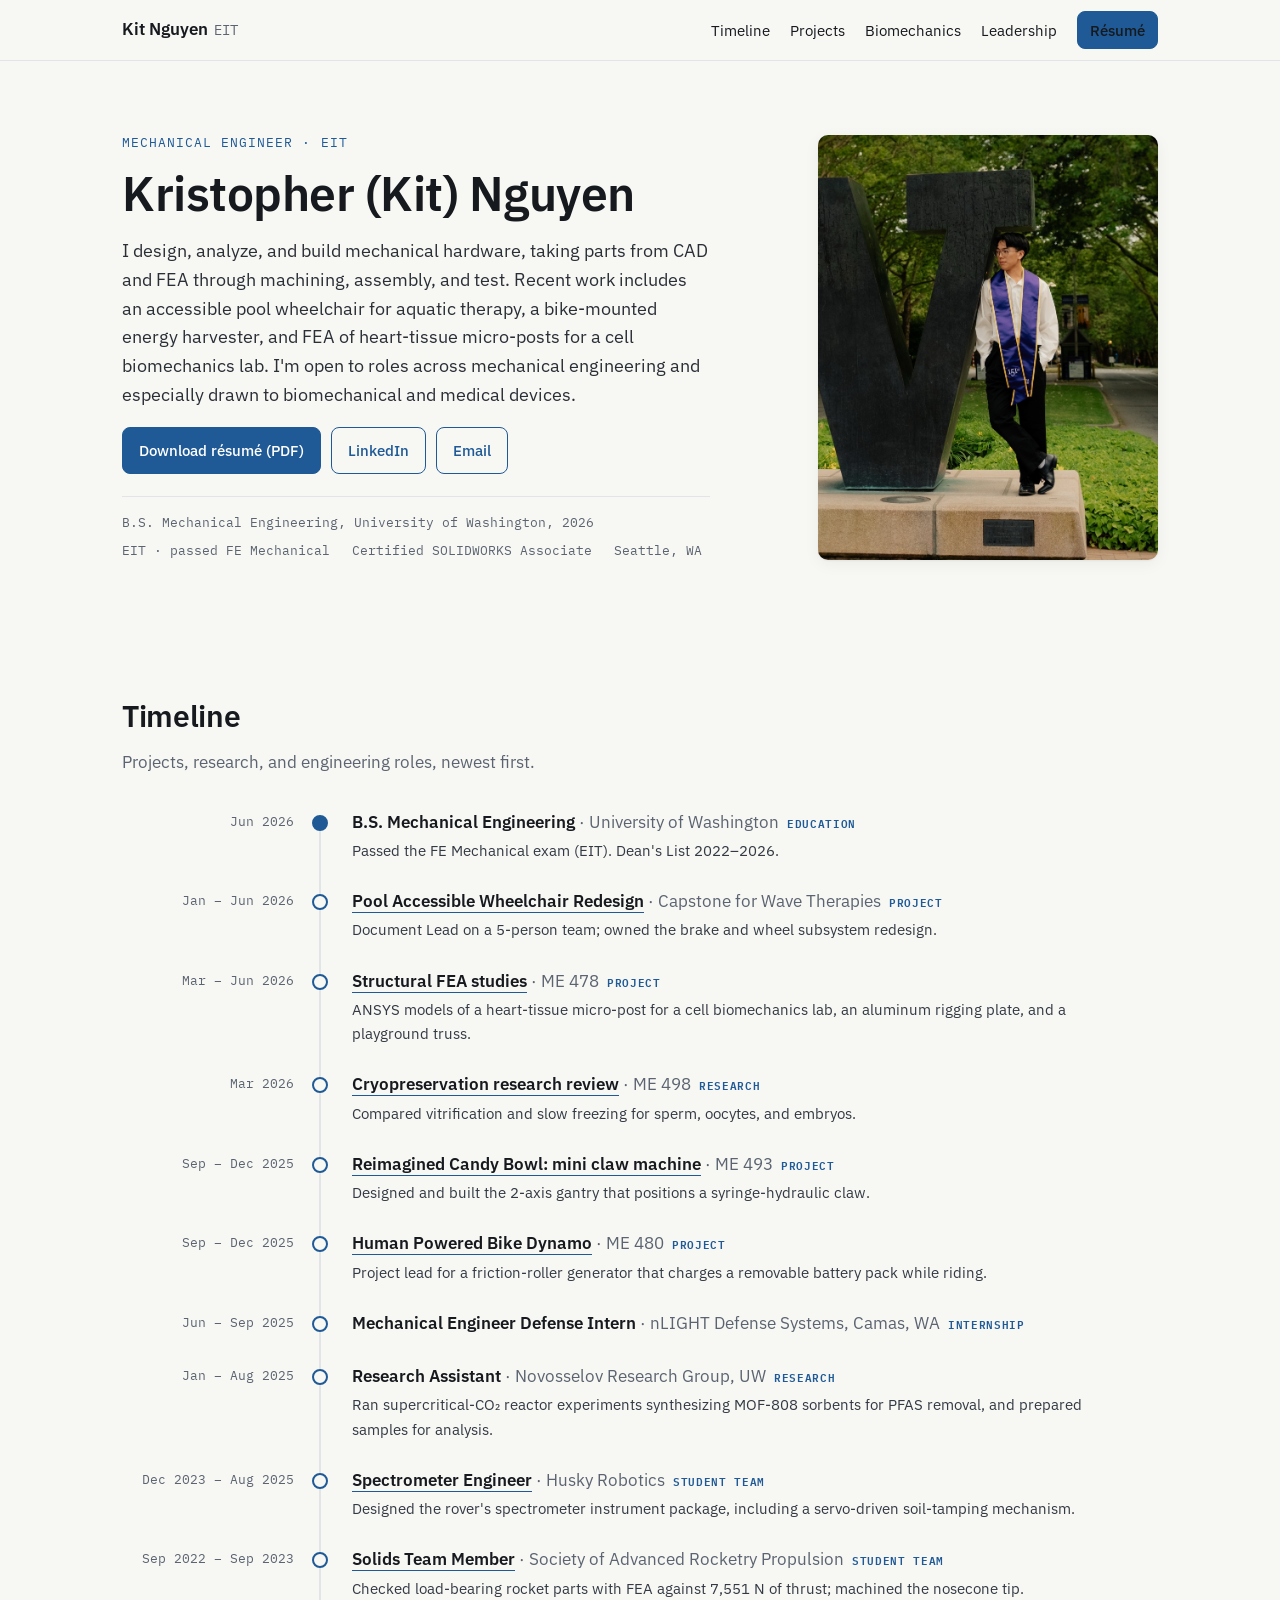
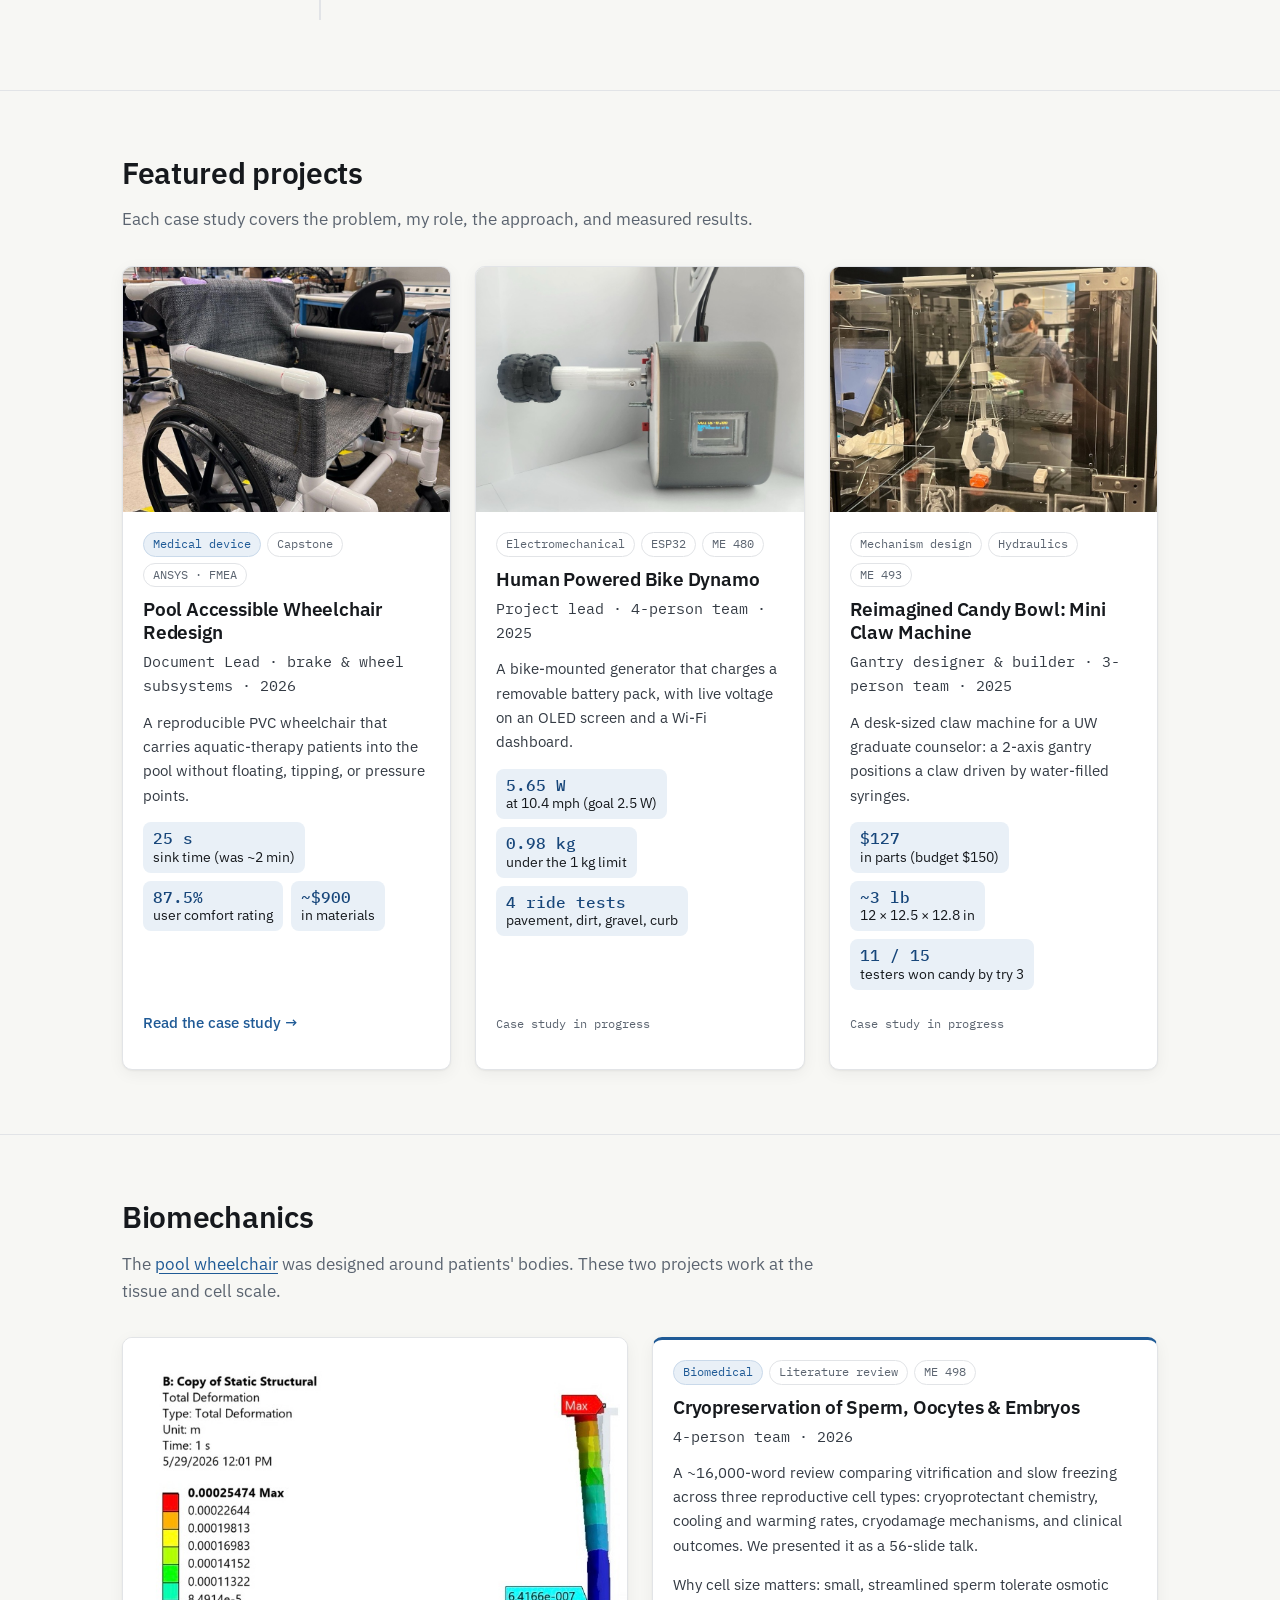
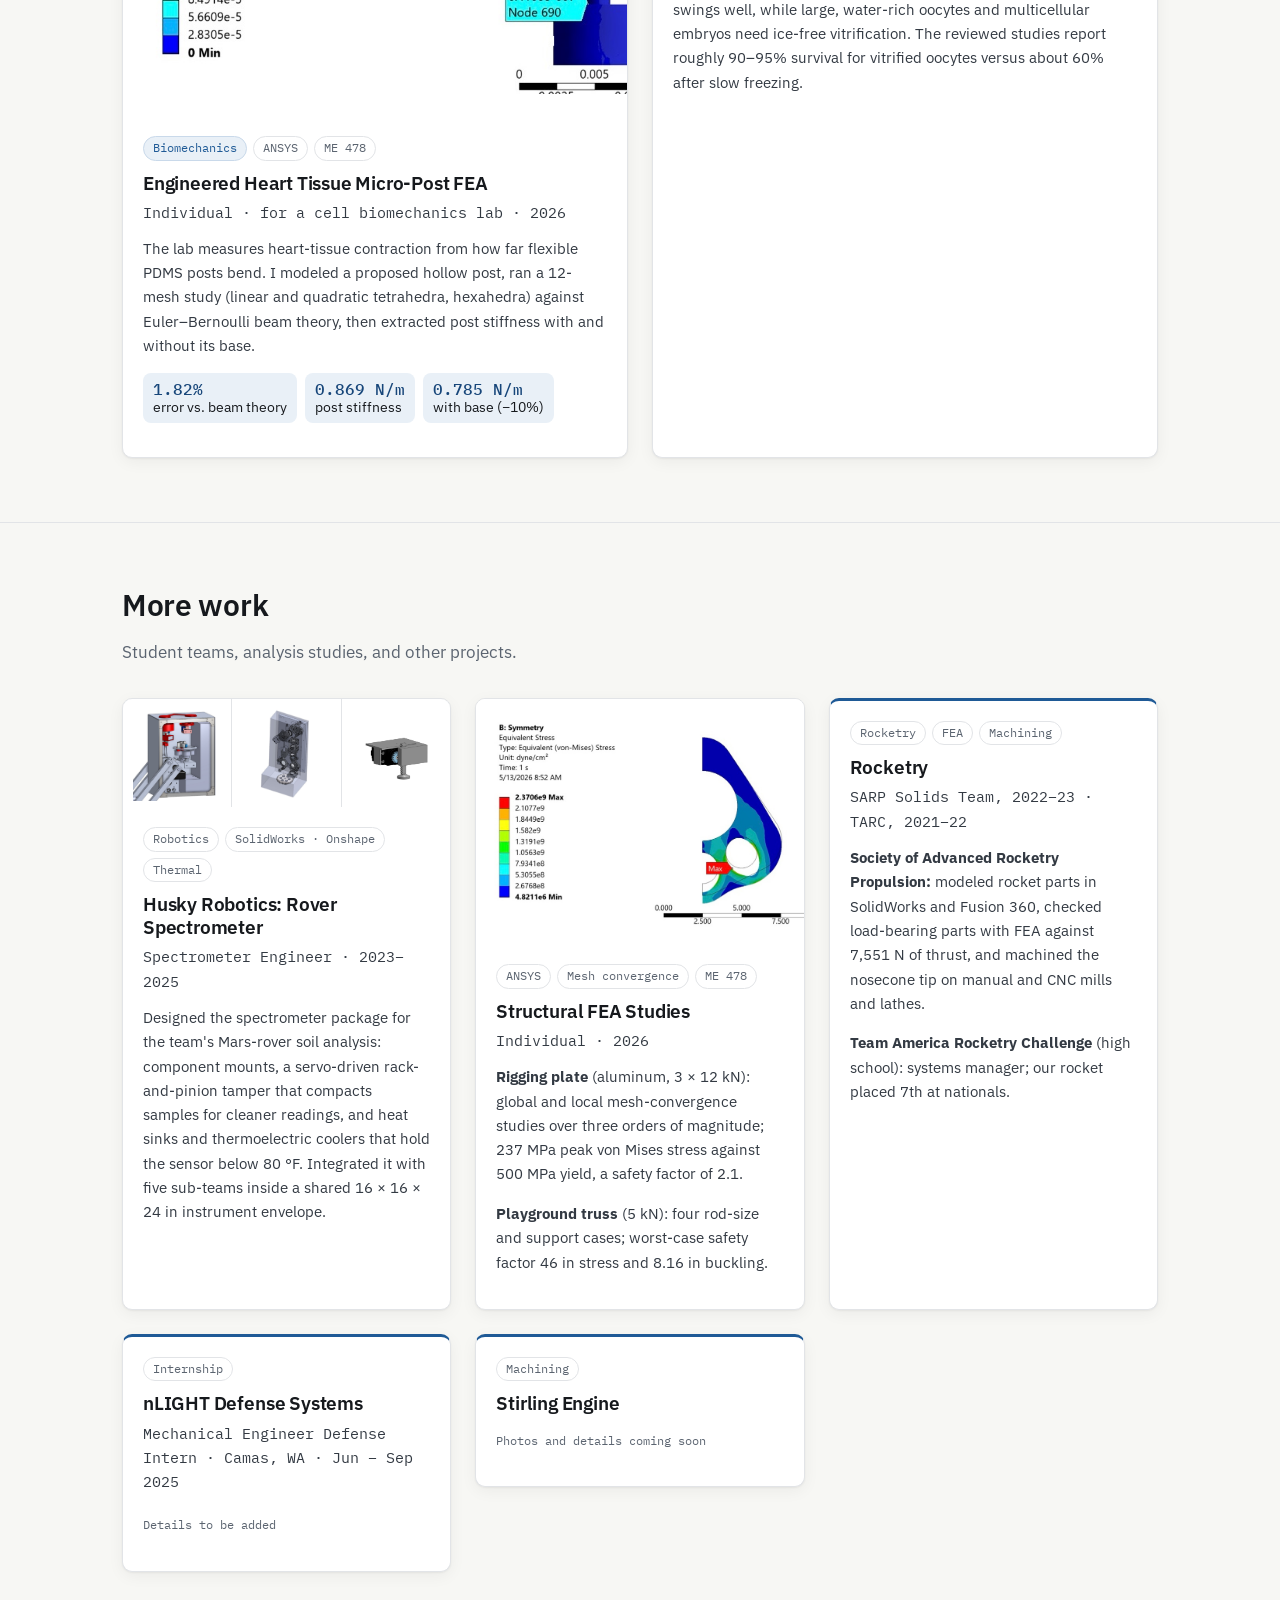
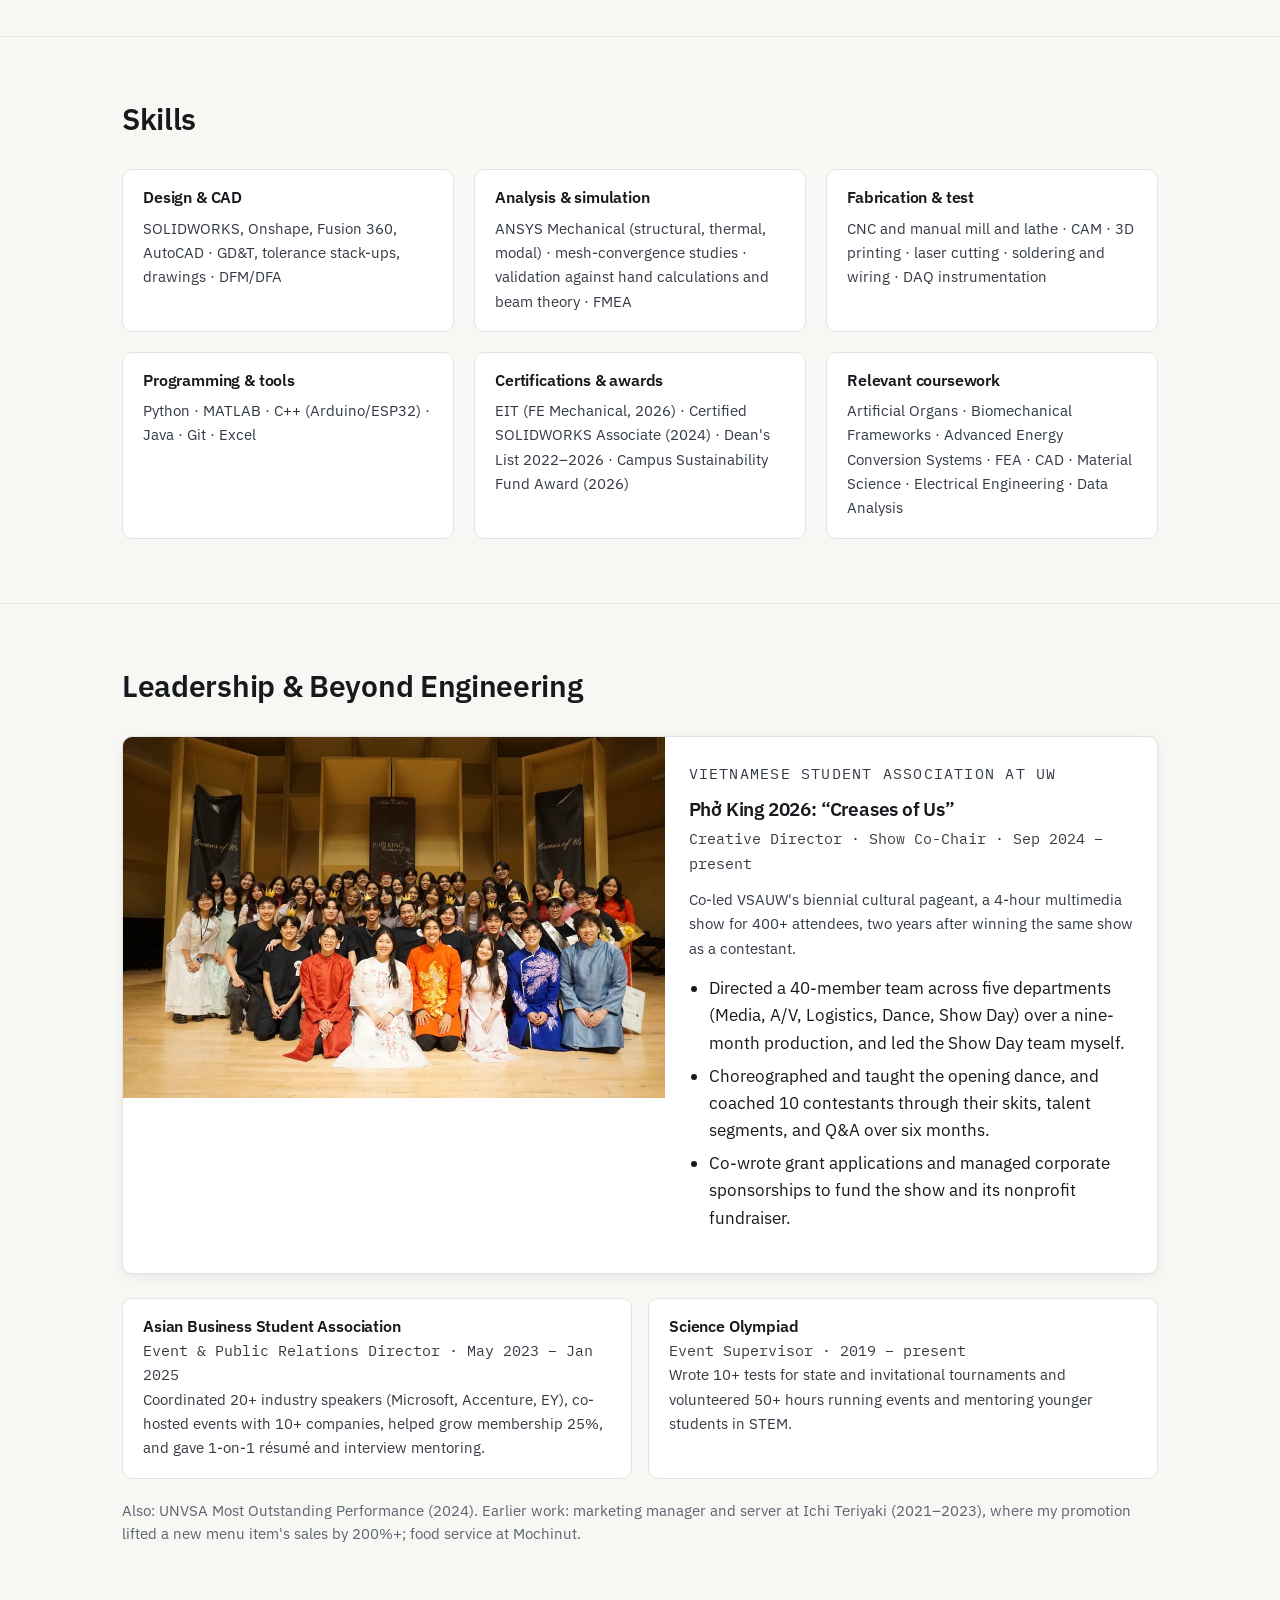
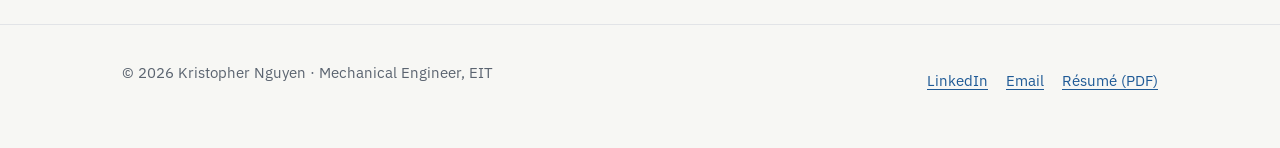
==== index.html @ 52626b18 "Add homepage and PAWR case study Homepage with intro, timeline, featured projects, biomechanics, mor" ====
<!doctype html>
<html lang="en">
<head>
  <meta charset="utf-8">
  <meta name="viewport" content="width=device-width, initial-scale=1">
  <title>Kristopher Nguyen | Mechanical Engineer, EIT</title>
  <meta name="description" content="Portfolio of Kristopher (Kit) Nguyen, EIT: mechanical engineer (University of Washington, 2026) working across design, FEA, and fabrication, with a particular interest in biomechanical and medical devices.">
  <link rel="icon" href="favicon.svg" type="image/svg+xml">
  <link rel="preconnect" href="https://fonts.googleapis.com">
  <link rel="preconnect" href="https://fonts.gstatic.com" crossorigin>
  <link rel="stylesheet" href="https://fonts.googleapis.com/css2?family=IBM+Plex+Mono:wght@400;500&family=IBM+Plex+Sans:ital,wght@0,400;0,500;0,600;1,400&display=swap">
  <link rel="stylesheet" href="css/style.css">
  <script src="js/main.js" defer></script>
</head>
<body>
  <a class="skip-link" href="#main">Skip to content</a>

  <header class="site-header">
    <div class="wrap">
      <a class="brand" href="index.html">Kit Nguyen<span>EIT</span></a>
      <nav class="site-nav" aria-label="Main">
        <a class="nav-link" href="#timeline">Timeline</a>
        <a class="nav-link" href="#projects">Projects</a>
        <a class="nav-link" href="#biomechanics">Biomechanics</a>
        <a class="nav-link" href="#leadership">Leadership</a>
        <a class="btn btn--small" href="files/Kristopher-Nguyen-Resume.pdf">Résumé</a>
      </nav>
    </div>
  </header>

  <main id="main">

    <!-- ============ Intro ============ -->
    <section class="intro" aria-labelledby="intro-title">
      <div class="wrap">
        <div>
          <p class="eyebrow">Mechanical Engineer · EIT</p>
          <h1 id="intro-title">Kristopher (Kit) Nguyen</h1>
          <p class="pitch">I design, analyze, and build mechanical hardware, taking parts from CAD and FEA through machining, assembly, and test. Recent work includes an accessible pool wheelchair for aquatic therapy, a bike-mounted energy harvester, and FEA of heart-tissue micro-posts for a cell biomechanics lab. I'm open to roles across mechanical engineering and especially drawn to biomechanical and medical devices.</p>
          <div class="btn-row">
            <a class="btn" href="files/Kristopher-Nguyen-Resume.pdf">Download résumé (PDF)</a>
            <a class="btn btn--ghost" href="https://www.linkedin.com/in/kit-nguyen/" rel="noopener">LinkedIn</a>
            <a class="btn btn--ghost" data-email-user="kit.n567" data-email-domain="gmail.com" hidden>Email</a>
          </div>
          <ul class="credentials">
            <li>B.S. Mechanical Engineering, University of Washington, 2026</li>
            <li>EIT · passed FE Mechanical</li>
            <li>Certified SOLIDWORKS Associate</li>
            <li>Seattle, WA</li>
          </ul>
        </div>
        <div class="intro-photo">
          <img src="images/profile/kit-nguyen.jpg" width="799" height="1000" alt="Kristopher Nguyen in a graduation stole beside the University of Washington “W” sculpture">
        </div>
      </div>
    </section>

    <!-- ============ Timeline ============ -->
    <section class="section" id="timeline" aria-labelledby="timeline-title">
      <div class="wrap">
        <div class="section-head">
          <h2 id="timeline-title">Timeline</h2>
          <p>Projects, research, and engineering roles, newest first.</p>
        </div>
        <ol class="timeline">
          <li class="is-milestone">
            <span class="tl-date">Jun 2026</span>
            <p class="tl-title">B.S. Mechanical Engineering <span class="tl-org">· University of Washington</span><span class="tl-kind">Education</span></p>
            <p class="tl-note">Passed the FE Mechanical exam (EIT). Dean's List 2022–2026.</p>
          </li>
          <li>
            <span class="tl-date">Jan – Jun 2026</span>
            <p class="tl-title"><a href="projects/pawr.html">Pool Accessible Wheelchair Redesign</a> <span class="tl-org">· Capstone for Wave Therapies</span><span class="tl-kind">Project</span></p>
            <p class="tl-note">Document Lead on a 5-person team; owned the brake and wheel subsystem redesign.</p>
          </li>
          <li>
            <span class="tl-date">Mar – Jun 2026</span>
            <p class="tl-title"><a href="#eht-post">Structural FEA studies</a> <span class="tl-org">· ME 478</span><span class="tl-kind">Project</span></p>
            <p class="tl-note">ANSYS models of a heart-tissue micro-post for a cell biomechanics lab, an aluminum rigging plate, and a playground truss.</p>
          </li>
          <li>
            <span class="tl-date">Mar 2026</span>
            <p class="tl-title"><a href="#cryo">Cryopreservation research review</a> <span class="tl-org">· ME 498</span><span class="tl-kind">Research</span></p>
            <p class="tl-note">Compared vitrification and slow freezing for sperm, oocytes, and embryos.</p>
          </li>
          <li>
            <span class="tl-date">Sep – Dec 2025</span>
            <p class="tl-title"><a href="#claw">Reimagined Candy Bowl: mini claw machine</a> <span class="tl-org">· ME 493</span><span class="tl-kind">Project</span></p>
            <p class="tl-note">Designed and built the 2-axis gantry that positions a syringe-hydraulic claw.</p>
          </li>
          <li>
            <span class="tl-date">Sep – Dec 2025</span>
            <p class="tl-title"><a href="#bike">Human Powered Bike Dynamo</a> <span class="tl-org">· ME 480</span><span class="tl-kind">Project</span></p>
            <p class="tl-note">Project lead for a friction-roller generator that charges a removable battery pack while riding.</p>
          </li>
          <li>
            <span class="tl-date">Jun – Sep 2025</span>
            <p class="tl-title">Mechanical Engineer Defense Intern <span class="tl-org">· nLIGHT Defense Systems, Camas, WA</span><span class="tl-kind">Internship</span></p>
          </li>
          <li>
            <span class="tl-date">Jan – Aug 2025</span>
            <p class="tl-title">Research Assistant <span class="tl-org">· Novosselov Research Group, UW</span><span class="tl-kind">Research</span></p>
            <p class="tl-note">Ran supercritical-CO₂ reactor experiments synthesizing MOF-808 sorbents for PFAS removal, and prepared samples for analysis.</p>
          </li>
          <li>
            <span class="tl-date">Dec 2023 – Aug 2025</span>
            <p class="tl-title"><a href="#husky">Spectrometer Engineer</a> <span class="tl-org">· Husky Robotics</span><span class="tl-kind">Student team</span></p>
            <p class="tl-note">Designed the rover's spectrometer instrument package, including a servo-driven soil-tamping mechanism.</p>
          </li>
          <li>
            <span class="tl-date">Sep 2022 – Sep 2023</span>
            <p class="tl-title"><a href="#rocketry">Solids Team Member</a> <span class="tl-org">· Society of Advanced Rocketry Propulsion</span><span class="tl-kind">Student team</span></p>
            <p class="tl-note">Checked load-bearing rocket parts with FEA against 7,551 N of thrust; machined the nosecone tip.</p>
          </li>
        </ol>
      </div>
    </section>

    <!-- ============ Featured projects ============ -->
    <section class="section" id="projects" aria-labelledby="projects-title">
      <div class="wrap">
        <div class="section-head">
          <h2 id="projects-title">Featured projects</h2>
          <p>Each case study covers the problem, my role, the approach, and measured results.</p>
        </div>
        <div class="card-grid card-grid--3">

          <article class="card card--link" id="pawr">
            <a class="card-media" href="projects/pawr.html" tabindex="-1" aria-hidden="true">
              <img src="images/thumbs/pawr.jpg" width="900" height="900" loading="lazy" alt="">
            </a>
            <div class="card-body">
              <ul class="tags"><li class="tag--bio">Medical device</li><li>Capstone</li><li>ANSYS · FMEA</li></ul>
              <h3><a href="projects/pawr.html">Pool Accessible Wheelchair Redesign</a></h3>
              <p class="card-role">Document Lead · brake &amp; wheel subsystems · 2026</p>
              <p>A reproducible PVC wheelchair that carries aquatic-therapy patients into the pool without floating, tipping, or pressure points.</p>
              <ul class="metrics">
                <li><strong>25 s</strong>sink time (was ~2 min)</li>
                <li><strong>87.5%</strong>user comfort rating</li>
                <li><strong>~$900</strong>in materials</li>
              </ul>
              <p class="card-foot"><a href="projects/pawr.html">Read the case study →</a></p>
            </div>
          </article>

          <article class="card" id="bike">
            <div class="card-media">
              <img src="images/thumbs/bike-dynamo.jpg" width="900" height="675" loading="lazy" alt="3D-printed bike dynamo housing with a rubber friction roller and a small OLED display showing voltage">
            </div>
            <div class="card-body">
              <ul class="tags"><li>Electromechanical</li><li>ESP32</li><li>ME 480</li></ul>
              <h3>Human Powered Bike Dynamo</h3>
              <p class="card-role">Project lead · 4-person team · 2025</p>
              <p>A bike-mounted generator that charges a removable battery pack, with live voltage on an OLED screen and a Wi-Fi dashboard.</p>
              <ul class="metrics">
                <li><strong>5.65 W</strong>at 10.4 mph (goal 2.5 W)</li>
                <li><strong>0.98 kg</strong>under the 1 kg limit</li>
                <li><strong>4 ride tests</strong>pavement, dirt, gravel, curb</li>
              </ul>
              <p class="card-foot"><span class="pending">Case study in progress</span></p>
            </div>
          </article>

          <article class="card" id="claw">
            <div class="card-media">
              <img src="images/thumbs/claw-machine.jpg" width="900" height="857" loading="lazy" alt="Desk-sized claw machine with acrylic walls, an aluminum gantry, and a white 3D-printed claw above wrapped candy">
            </div>
            <div class="card-body">
              <ul class="tags"><li>Mechanism design</li><li>Hydraulics</li><li>ME 493</li></ul>
              <h3>Reimagined Candy Bowl: Mini Claw Machine</h3>
              <p class="card-role">Gantry designer &amp; builder · 3-person team · 2025</p>
              <p>A desk-sized claw machine for a UW graduate counselor: a 2-axis gantry positions a claw driven by water-filled syringes.</p>
              <ul class="metrics">
                <li><strong>$127</strong>in parts (budget $150)</li>
                <li><strong>~3 lb</strong>12 × 12.5 × 12.8 in</li>
                <li><strong>11 / 15</strong>testers won candy by try 3</li>
              </ul>
              <p class="card-foot"><span class="pending">Case study in progress</span></p>
            </div>
          </article>

        </div>
      </div>
    </section>

    <!-- ============ Biomechanics ============ -->
    <section class="section" id="biomechanics" aria-labelledby="bio-title">
      <div class="wrap">
        <div class="section-head">
          <h2 id="bio-title">Biomechanics</h2>
          <p>The <a href="projects/pawr.html">pool wheelchair</a> was designed around patients' bodies. These two projects work at the tissue and cell scale.</p>
        </div>
        <div class="card-grid card-grid--2">

          <article class="card" id="eht-post">
            <div class="card-media card-media--contain">
              <img src="images/thumbs/eht-post.jpg" width="730" height="484" loading="lazy" alt="ANSYS total-deformation contour of a silicone micro-post on its base, with the color legend">
            </div>
            <div class="card-body">
              <ul class="tags"><li class="tag--bio">Biomechanics</li><li>ANSYS</li><li>ME 478</li></ul>
              <h3>Engineered Heart Tissue Micro-Post FEA</h3>
              <p class="card-role">Individual · for a cell biomechanics lab · 2026</p>
              <p>The lab measures heart-tissue contraction from how far flexible PDMS posts bend. I modeled a proposed hollow post, ran a 12-mesh study (linear and quadratic tetrahedra, hexahedra) against Euler–Bernoulli beam theory, then extracted post stiffness with and without its base.</p>
              <ul class="metrics">
                <li><strong>1.82%</strong>error vs. beam theory</li>
                <li><strong>0.869 N/m</strong>post stiffness</li>
                <li><strong>0.785 N/m</strong>with base (−10%)</li>
              </ul>
            </div>
          </article>

          <article class="card card--text" id="cryo">
            <div class="card-body">
              <ul class="tags"><li class="tag--bio">Biomedical</li><li>Literature review</li><li>ME 498</li></ul>
              <h3>Cryopreservation of Sperm, Oocytes &amp; Embryos</h3>
              <p class="card-role">4-person team · 2026</p>
              <p>A ~16,000-word review comparing vitrification and slow freezing across three reproductive cell types: cryoprotectant chemistry, cooling and warming rates, cryodamage mechanisms, and clinical outcomes. We presented it as a 56-slide talk.</p>
              <p>Why cell size matters: small, streamlined sperm tolerate osmotic swings well, while large, water-rich oocytes and multicellular embryos need ice-free vitrification. The reviewed studies report roughly 90–95% survival for vitrified oocytes versus about 60% after slow freezing.</p>
            </div>
          </article>

        </div>
      </div>
    </section>

    <!-- ============ More work ============ -->
    <section class="section" id="more-work" aria-labelledby="more-title">
      <div class="wrap">
        <div class="section-head">
          <h2 id="more-title">More work</h2>
          <p>Student teams, analysis studies, and other projects.</p>
        </div>
        <div class="card-grid card-grid--3">

          <article class="card" id="husky">
            <div class="card-strip">
              <a class="zoom" href="images/husky-robotics/instrument-box.jpg"><img src="images/husky-robotics/instrument-box.jpg" width="812" height="890" loading="lazy" alt="CAD render of the rover instrument box with sample carousel and actuators"></a>
              <a class="zoom" href="images/husky-robotics/spectrometer-optics.jpg"><img src="images/husky-robotics/spectrometer-optics.jpg" width="795" height="1047" loading="lazy" alt="CAD render of the spectrometer optics assembly inside its enclosure"></a>
              <a class="zoom" href="images/husky-robotics/tamping-mechanism.jpg"><img src="images/husky-robotics/tamping-mechanism.jpg" width="1200" height="874" loading="lazy" alt="CAD render of the servo-driven rack-and-pinion soil-tamping mechanism"></a>
            </div>
            <div class="card-body">
              <ul class="tags"><li>Robotics</li><li>SolidWorks · Onshape</li><li>Thermal</li></ul>
              <h3>Husky Robotics: Rover Spectrometer</h3>
              <p class="card-role">Spectrometer Engineer · 2023–2025</p>
              <p>Designed the spectrometer package for the team's Mars-rover soil analysis: component mounts, a servo-driven rack-and-pinion tamper that compacts samples for cleaner readings, and heat sinks and thermoelectric coolers that hold the sensor below 80 °F. Integrated it with five sub-teams inside a shared 16 × 16 × 24 in instrument envelope.</p>
            </div>
          </article>

          <article class="card" id="fea-studies">
            <div class="card-media card-media--contain">
              <img src="images/thumbs/fea-studies.jpg" width="844" height="561" loading="lazy" alt="ANSYS von Mises stress contour on half of an aluminum rigging plate, peak at the edge of a load hole">
            </div>
            <div class="card-body">
              <ul class="tags"><li>ANSYS</li><li>Mesh convergence</li><li>ME 478</li></ul>
              <h3>Structural FEA Studies</h3>
              <p class="card-role">Individual · 2026</p>
              <p><strong>Rigging plate</strong> (aluminum, 3 × 12 kN): global and local mesh-convergence studies over three orders of magnitude; 237 MPa peak von Mises stress against 500 MPa yield, a safety factor of 2.1.</p>
              <p><strong>Playground truss</strong> (5 kN): four rod-size and support cases; worst-case safety factor 46 in stress and 8.16 in buckling.</p>
            </div>
          </article>


          <article class="card card--text" id="rocketry">
            <div class="card-body">
              <ul class="tags"><li>Rocketry</li><li>FEA</li><li>Machining</li></ul>
              <h3>Rocketry</h3>
              <p class="card-role">SARP Solids Team, 2022–23 · TARC, 2021–22</p>
              <p><strong>Society of Advanced Rocketry Propulsion:</strong> modeled rocket parts in SolidWorks and Fusion 360, checked load-bearing parts with FEA against 7,551 N of thrust, and machined the nosecone tip on manual and CNC mills and lathes.</p>
              <p><strong>Team America Rocketry Challenge</strong> (high school): systems manager; our rocket placed 7th at nationals.</p>
            </div>
          </article>
          <article class="card card--text card--placeholder" id="nlight">
            <div class="card-body">
              <ul class="tags"><li>Internship</li></ul>
              <h3>nLIGHT Defense Systems</h3>
              <p class="card-role">Mechanical Engineer Defense Intern · Camas, WA · Jun – Sep 2025</p>
              <p class="card-foot"><span class="pending">Details to be added</span></p>
            </div>
          </article>

          <article class="card card--text card--placeholder" id="stirling">
            <div class="card-body">
              <ul class="tags"><li>Machining</li></ul>
              <h3>Stirling Engine</h3>
              <p class="card-foot"><span class="pending">Photos and details coming soon</span></p>
            </div>
          </article>

        </div>
      </div>
    </section>

    <!-- ============ Skills ============ -->
    <section class="section" id="skills" aria-labelledby="skills-title">
      <div class="wrap">
        <div class="section-head">
          <h2 id="skills-title">Skills</h2>
        </div>
        <div class="skills">
          <div class="skill-group">
            <h3>Design &amp; CAD</h3>
            <p>SOLIDWORKS, Onshape, Fusion 360, AutoCAD · GD&amp;T, tolerance stack-ups, drawings · DFM/DFA</p>
          </div>
          <div class="skill-group">
            <h3>Analysis &amp; simulation</h3>
            <p>ANSYS Mechanical (structural, thermal, modal) · mesh-convergence studies · validation against hand calculations and beam theory · FMEA</p>
          </div>
          <div class="skill-group">
            <h3>Fabrication &amp; test</h3>
            <p>CNC and manual mill and lathe · CAM · 3D printing · laser cutting · soldering and wiring · DAQ instrumentation</p>
          </div>
          <div class="skill-group">
            <h3>Programming &amp; tools</h3>
            <p>Python · MATLAB · C++ (Arduino/ESP32) · Java · Git · Excel</p>
          </div>
          <div class="skill-group">
            <h3>Certifications &amp; awards</h3>
            <p>EIT (FE Mechanical, 2026) · Certified SOLIDWORKS Associate (2024) · Dean's List 2022–2026 · Campus Sustainability Fund Award (2026)</p>
          </div>
          <div class="skill-group">
            <h3>Relevant coursework</h3>
            <p>Artificial Organs · Biomechanical Frameworks · Advanced Energy Conversion Systems · FEA · CAD · Material Science · Electrical Engineering · Data Analysis</p>
          </div>
        </div>
      </div>
    </section>

    <!-- ============ Leadership & Beyond Engineering ============ -->
    <section class="section" id="leadership" aria-labelledby="lead-title">
      <div class="wrap">
        <div class="section-head">
          <h2 id="lead-title">Leadership &amp; Beyond Engineering</h2>
        </div>

        <article class="card lead-feature">
          <a class="card-media zoom" href="images/vsa/cast-and-officers.jpg">
            <img src="images/thumbs/vsa.jpg" width="1000" height="667" loading="lazy" alt="Phở King 2026 contestants, co-chairs, and officers on stage after the show">
          </a>
          <div class="card-body">
            <p class="eyebrow">Vietnamese Student Association at UW</p>
            <h3>Phở King 2026: “Creases of Us”</h3>
            <p class="card-role">Creative Director · Show Co-Chair · Sep 2024 – present</p>
            <p>Co-led VSAUW's biennial cultural pageant, a 4-hour multimedia show for 400+ attendees, two years after winning the same show as a contestant.</p>
            <ul>
              <li>Directed a 40-member team across five departments (Media, A/V, Logistics, Dance, Show Day) over a nine-month production, and led the Show Day team myself.</li>
              <li>Choreographed and taught the opening dance, and coached 10 contestants through their skits, talent segments, and Q&amp;A over six months.</li>
              <li>Co-wrote grant applications and managed corporate sponsorships to fund the show and its nonprofit fundraiser.</li>
            </ul>

            <!-- DANCE VIDEO: paste the YouTube link (unlisted is fine) between the quotes of
                 data-youtube below, e.g. data-youtube="https://youtu.be/XXXXXXXXXXX".
                 While it's empty, this block stays hidden on the live site. -->
            <div class="video-slot" data-youtube="" data-title="Phở King 2026 opening dance, choreographed by Kit Nguyen" hidden>
              <p class="video-caption">Opening dance I choreographed for Phở King 2026.</p>
            </div>
          </div>
        </article>

        <ul class="lead-list">
          <li>
            <h3>Asian Business Student Association</h3>
            <p class="card-role">Event &amp; Public Relations Director · May 2023 – Jan 2025</p>
            <p>Coordinated 20+ industry speakers (Microsoft, Accenture, EY), co-hosted events with 10+ companies, helped grow membership 25%, and gave 1-on-1 résumé and interview mentoring.</p>
          </li>
          <li>
            <h3>Science Olympiad</h3>
            <p class="card-role">Event Supervisor · 2019 – present</p>
            <p>Wrote 10+ tests for state and invitational tournaments and volunteered 50+ hours running events and mentoring younger students in STEM.</p>
          </li>
        </ul>
        <p class="also">Also: UNVSA Most Outstanding Performance (2024). Earlier work: marketing manager and server at Ichi Teriyaki (2021–2023), where my promotion lifted a new menu item's sales by 200%+; food service at Mochinut.</p>
      </div>
    </section>

  </main>

  <footer class="site-footer">
    <div class="wrap">
      <p>© 2026 Kristopher Nguyen · Mechanical Engineer, EIT</p>
      <nav aria-label="Contact">
        <a href="https://www.linkedin.com/in/kit-nguyen/" rel="noopener">LinkedIn</a>
        <a data-email-user="kit.n567" data-email-domain="gmail.com" hidden>Email</a>
        <a href="files/Kristopher-Nguyen-Resume.pdf">Résumé (PDF)</a>
      </nav>
    </div>
  </footer>
</body>
</html>
---- css/style.css ----
/* ==========================================================================
   Kristopher Nguyen — portfolio styles
   Plain CSS, mobile-first. Design tokens live in :root; change them here.
   ========================================================================== */

:root {
  --bg: #f7f7f4;
  --surface: #ffffff;
  --ink: #16191d;
  --muted: #5b6470;
  --line: #e2e4e7;
  --accent: #1f5a96;        /* steel blue: links, markers, highlights */
  --accent-ink: #17467a;    /* accent on hover */
  --accent-soft: #e9f0f7;   /* tinted backgrounds for chips and callouts */
  --ok: #2f6b3a;

  --font-sans: "IBM Plex Sans", system-ui, -apple-system, "Segoe UI", Roboto, sans-serif;
  --font-mono: "IBM Plex Mono", ui-monospace, "SF Mono", Menlo, Consolas, monospace;

  --maxw: 1100px;
  --gutter: 16px;
  --radius: 10px;
  --shadow: 0 1px 2px rgba(22, 25, 29, 0.05), 0 4px 16px rgba(22, 25, 29, 0.05);
}

@media (min-width: 720px) {
  :root { --gutter: 32px; }
}

/* ---------- Base ---------- */

*, *::before, *::after { box-sizing: border-box; }

html { scroll-behavior: smooth; scroll-padding-top: 72px; -webkit-text-size-adjust: 100%; }

body {
  margin: 0;
  background: var(--bg);
  color: var(--ink);
  font-family: var(--font-sans);
  font-size: 17px;
  line-height: 1.6;
}

img { max-width: 100%; height: auto; display: block; }

a { color: var(--accent); text-decoration-thickness: 1px; text-underline-offset: 3px; }
a:hover { color: var(--accent-ink); }

:focus-visible { outline: 2px solid var(--accent); outline-offset: 3px; border-radius: 4px; }

h1, h2, h3, h4 { line-height: 1.2; margin: 0 0 0.5em; letter-spacing: -0.01em; }
h1 { font-size: clamp(2rem, 5vw, 3rem); font-weight: 600; }
h2 { font-size: clamp(1.5rem, 3vw, 1.9rem); font-weight: 600; }
h3 { font-size: 1.2rem; font-weight: 600; }
h4 { font-size: 1rem; font-weight: 600; }
p { margin: 0 0 1em; }
ul { margin: 0 0 1em; padding-left: 1.2em; }
li + li { margin-top: 0.35em; }

.mono { font-family: var(--font-mono); }

.skip-link {
  position: absolute; left: -9999px; top: 8px;
  background: var(--ink); color: #fff; padding: 8px 12px; border-radius: 6px; z-index: 100;
}
.skip-link:focus { left: 8px; }

.wrap { max-width: var(--maxw); margin: 0 auto; padding: 0 var(--gutter); }

@media (prefers-reduced-motion: reduce) {
  html { scroll-behavior: auto; }
  * { transition: none !important; }
}

/* ---------- Header ---------- */

.site-header {
  position: sticky; top: 0; z-index: 50;
  background: rgba(247, 247, 244, 0.92);
  backdrop-filter: saturate(1.4) blur(8px);
  -webkit-backdrop-filter: saturate(1.4) blur(8px);
  border-bottom: 1px solid var(--line);
}
.site-header .wrap { display: flex; align-items: center; justify-content: space-between; gap: 16px; height: 60px; }
.brand { font-weight: 600; color: var(--ink); text-decoration: none; white-space: nowrap; }
.brand span { font-family: var(--font-mono); font-weight: 400; color: var(--muted); font-size: 0.85em; margin-left: 6px; }
.site-nav { display: flex; align-items: center; gap: 20px; }
.site-nav a { color: var(--ink); text-decoration: none; font-size: 0.95rem; }
.site-nav a:hover { color: var(--accent); }
.site-nav .nav-link { display: none; }
@media (min-width: 820px) { .site-nav .nav-link { display: inline; } }

/* ---------- Buttons and chips ---------- */

.btn {
  display: inline-flex; align-items: center; gap: 8px;
  padding: 10px 16px; border-radius: 8px;
  font-size: 0.95rem; font-weight: 500; text-decoration: none;
  border: 1px solid var(--accent); background: var(--accent); color: #fff;
}
.btn:hover { background: var(--accent-ink); border-color: var(--accent-ink); color: #fff; }
.btn--ghost { background: transparent; color: var(--accent); }
.btn--ghost:hover { background: var(--accent-soft); color: var(--accent-ink); }
.btn--small { padding: 6px 12px; font-size: 0.875rem; }
.btn-row { display: flex; flex-wrap: wrap; gap: 10px; }

.eyebrow {
  font-family: var(--font-mono); font-size: 0.8rem; letter-spacing: 0.08em; text-transform: uppercase;
  color: var(--accent); margin: 0 0 12px;
}

.tags { display: flex; flex-wrap: wrap; gap: 6px; margin: 0 0 10px; padding: 0; list-style: none; }
.tags li { margin: 0; font-family: var(--font-mono); font-size: 0.72rem; color: var(--muted);
  border: 1px solid var(--line); border-radius: 999px; padding: 2px 9px; background: var(--surface); }
.tags li.tag--bio { color: var(--accent); border-color: #c9d9ea; background: var(--accent-soft); }

.metrics { display: flex; flex-wrap: wrap; gap: 8px; margin: 0 0 14px; padding: 0; list-style: none; }
.metrics li { margin: 0; background: var(--accent-soft); border-radius: 8px; padding: 6px 10px; font-size: 0.85rem; line-height: 1.3; }
.metrics strong { font-family: var(--font-mono); font-weight: 500; color: var(--accent-ink); display: block; font-size: 1rem; }

/* ---------- Sections ---------- */

.section { padding: 64px 0; }
.section + .section { border-top: 1px solid var(--line); }
.section-head { max-width: 720px; margin-bottom: 32px; }
.section-head p { color: var(--muted); margin: 0; }

/* ---------- Intro ---------- */

.intro { padding: 48px 0 56px; }
.intro .wrap { display: grid; gap: 32px; align-items: center; }
.intro-photo { max-width: 340px; }
.intro-photo img { border-radius: var(--radius); box-shadow: var(--shadow); aspect-ratio: 4 / 5; object-fit: cover; width: 100%; }
.intro h1 { margin-bottom: 0.3em; }
.pitch { font-size: 1.12rem; color: #2a2f36; max-width: 640px; }
.credentials { margin: 22px 0 0; padding: 16px 0 0; border-top: 1px solid var(--line); list-style: none;
  display: flex; flex-wrap: wrap; gap: 8px 22px; font-family: var(--font-mono); font-size: 0.8rem; color: var(--muted); }
.credentials li { margin: 0; }
@media (min-width: 820px) {
  .intro { padding: 72px 0; }
  .intro .wrap { grid-template-columns: 1.5fr 1fr; gap: 56px; }
  .intro-photo { justify-self: end; }
}

/* ---------- Timeline ---------- */

.timeline { list-style: none; margin: 0; padding: 0; position: relative; }
.timeline::before { content: ""; position: absolute; left: 7px; top: 6px; bottom: 6px; width: 2px; background: var(--line); }
.timeline > li { position: relative; margin: 0; padding: 0 0 26px 34px; }
.timeline > li::before {
  content: ""; position: absolute; left: 0; top: 6px; width: 16px; height: 16px; border-radius: 50%;
  background: var(--bg); border: 2px solid var(--accent);
}
.timeline > li.is-milestone::before { background: var(--accent); }
.tl-date { font-family: var(--font-mono); font-size: 0.8rem; color: var(--muted); display: block; margin-bottom: 2px; }
.tl-title { font-weight: 600; margin: 0; }
.tl-title a { color: var(--ink); text-decoration: none; border-bottom: 1px solid var(--accent); }
.tl-title a:hover { color: var(--accent); }
.tl-org { color: var(--muted); font-weight: 400; }
.tl-note { margin: 2px 0 0; color: #333a43; font-size: 0.95rem; max-width: 760px; }
.tl-kind { font-family: var(--font-mono); font-size: 0.7rem; text-transform: uppercase; letter-spacing: 0.06em;
  color: var(--accent); margin-left: 8px; }
@media (min-width: 820px) {
  .timeline::before { left: 197px; }
  .timeline > li { padding-left: 230px; }
  .timeline > li::before { left: 190px; }
  .tl-date { position: absolute; left: 0; top: 3px; width: 172px; text-align: right; white-space: nowrap; }
}

/* ---------- Cards ---------- */

.card-grid { display: grid; gap: 24px; }
@media (min-width: 720px) { .card-grid--2 { grid-template-columns: repeat(2, 1fr); } }
@media (min-width: 720px) { .card-grid--3 { grid-template-columns: repeat(2, 1fr); } }
@media (min-width: 1000px) { .card-grid--3 { grid-template-columns: repeat(3, 1fr); } }

.card {
  background: var(--surface); border: 1px solid var(--line); border-radius: var(--radius);
  overflow: hidden; display: flex; flex-direction: column; box-shadow: var(--shadow);
}
.card-media { aspect-ratio: 4 / 3; background: #eef0f2; overflow: hidden; }
.card-media img { width: 100%; height: 100%; object-fit: cover; }
.card-media--contain img { object-fit: contain; background: #fff; }
.card-body { padding: 20px; display: flex; flex-direction: column; flex: 1; }
.card-body h3 { margin-bottom: 6px; }
.card-body h3 a { color: var(--ink); text-decoration: none; }
.card-body h3 a:hover { color: var(--accent); }
.card-body p { color: #333a43; font-size: 0.95rem; }
.card-role { font-family: var(--font-mono); font-size: 0.78rem; color: var(--muted); margin: 0 0 12px; }
.card-foot { margin-top: auto; padding-top: 6px; font-size: 0.92rem; }
.card-foot a { font-weight: 500; text-decoration: none; }
.card-foot a:hover { text-decoration: underline; }
.pending { font-family: var(--font-mono); font-size: 0.78rem; color: var(--muted); }

/* A card whose whole surface is a link (featured projects with a page). */
.card--link { transition: transform 0.15s ease, box-shadow 0.15s ease; }
.card--link:hover { transform: translateY(-2px); box-shadow: 0 2px 4px rgba(22,25,29,.06), 0 10px 28px rgba(22,25,29,.09); }

/* Small image strip inside a card (e.g., Husky Robotics). */
.card-strip { display: grid; grid-template-columns: repeat(3, 1fr); gap: 1px; background: var(--line); }
.card-strip a { background: #fff; aspect-ratio: 1; display: block; }
.card-strip img { width: 100%; height: 100%; object-fit: contain; padding: 6px; }

/* Text-only card accent line. */
.card--text { border-top: 3px solid var(--accent); }
/* Placeholder cards stay compact instead of stretching to a taller neighbor's height. */
.card--placeholder { align-self: start; }

/* ---------- Skills ---------- */

.skills { display: grid; gap: 20px; }
@media (min-width: 720px) { .skills { grid-template-columns: repeat(2, 1fr); } }
@media (min-width: 1000px) { .skills { grid-template-columns: repeat(3, 1fr); } }
.skill-group { background: var(--surface); border: 1px solid var(--line); border-radius: var(--radius); padding: 18px 20px; }
.skill-group h3 { font-size: 1rem; margin-bottom: 8px; }
.skill-group p { margin: 0; color: #333a43; font-size: 0.95rem; }

/* ---------- Leadership ---------- */

.lead-feature { display: grid; gap: 0; }
@media (min-width: 900px) { .lead-feature { grid-template-columns: 1.1fr 1fr; } }
.lead-feature .card-media { aspect-ratio: 3 / 2; }
.lead-feature .card-body { padding: 24px; }
.lead-list { margin: 24px 0 0; padding: 0; list-style: none; display: grid; gap: 16px; }
@media (min-width: 720px) { .lead-list { grid-template-columns: repeat(2, 1fr); } }
.lead-list li { margin: 0; background: var(--surface); border: 1px solid var(--line); border-radius: var(--radius); padding: 18px 20px; }
.lead-list h3 { font-size: 1rem; margin-bottom: 2px; }
.lead-list p { margin: 0; font-size: 0.95rem; color: #333a43; }
.also { margin-top: 20px; color: var(--muted); font-size: 0.92rem; }

/* YouTube slot: stays hidden (via the hidden attribute) until a link is set. */
.video-slot { margin-top: 18px; }
.video-slot[hidden] { display: none; }
.video-frame { position: relative; aspect-ratio: 16 / 9; border-radius: 8px; overflow: hidden; background: #000; }
.video-frame iframe, .video-frame img { position: absolute; inset: 0; width: 100%; height: 100%; border: 0; object-fit: cover; }
.video-play {
  position: absolute; inset: 0; width: 100%; height: 100%; border: 0; cursor: pointer; padding: 0;
  background: transparent; display: grid; place-items: center;
}
.video-play::after {
  content: ""; width: 68px; height: 48px; border-radius: 12px; background: rgba(0,0,0,.72)
    url("data:image/svg+xml,%3Csvg xmlns='http://www.w3.org/2000/svg' viewBox='0 0 24 24'%3E%3Cpath fill='white' d='M8 5v14l11-7z'/%3E%3C/svg%3E") center / 28px no-repeat;
}
.video-play:hover::after { background-color: #c4302b; }
.video-caption { font-size: 0.85rem; color: var(--muted); margin: 8px 0 0; }

/* ---------- Footer ---------- */

.site-footer { border-top: 1px solid var(--line); padding: 36px 0 48px; color: var(--muted); font-size: 0.92rem; }
.site-footer .wrap { display: flex; flex-wrap: wrap; justify-content: space-between; gap: 16px; align-items: center; }
.site-footer nav { display: flex; gap: 18px; flex-wrap: wrap; }

/* ==========================================================================
   Project pages
   ========================================================================== */

.crumb { font-family: var(--font-mono); font-size: 0.8rem; margin: 28px 0 0; }
.crumb a { text-decoration: none; }

.proj-hero { padding: 20px 0 40px; }
.proj-hero .wrap { display: grid; gap: 28px; }
.proj-hero .lede { font-size: 1.15rem; color: #2a2f36; max-width: 720px; }
.proj-hero-img img { border-radius: var(--radius); box-shadow: var(--shadow); width: 100%; aspect-ratio: 4 / 3; object-fit: cover; }
@media (min-width: 900px) {
  .proj-hero .wrap { grid-template-columns: 1.25fr 1fr; align-items: start; gap: 48px; }
}

/* Spec box, styled after a drawing title block. */
.spec {
  margin: 22px 0 0; border: 1px solid var(--ink); border-radius: 4px; background: var(--surface);
  display: grid; grid-template-columns: 1fr; font-size: 0.92rem;
}
.spec div { padding: 9px 12px; border-top: 1px solid var(--line); display: grid; grid-template-columns: 88px 1fr; gap: 10px; }
.spec div:first-child { border-top: 0; }
.spec dt { font-family: var(--font-mono); font-size: 0.72rem; text-transform: uppercase; letter-spacing: 0.06em; color: var(--muted); padding-top: 2px; }
.spec dd { margin: 0; }

.key-numbers { display: grid; grid-template-columns: repeat(2, 1fr); gap: 12px; margin: 0; padding: 0; list-style: none; }
@media (min-width: 900px) { .key-numbers { grid-template-columns: repeat(4, 1fr); } }
.key-numbers li { margin: 0; background: var(--surface); border: 1px solid var(--line); border-left: 3px solid var(--accent);
  border-radius: 6px; padding: 12px 14px; font-size: 0.85rem; color: var(--muted); line-height: 1.35; }
.key-numbers strong { display: block; font-family: var(--font-mono); font-weight: 500; font-size: 1.35rem; color: var(--ink); margin-bottom: 2px; }

.prose { max-width: 760px; }
.prose h2 { margin-top: 0; }
.prose h3 { margin-top: 1.8em; }
.prose-wide { max-width: none; }

.callout { background: var(--accent-soft); border-radius: 8px; padding: 14px 18px; margin: 0 0 1.2em; font-size: 0.97rem; }
.callout strong { color: var(--accent-ink); }

figure { margin: 24px 0; }
figure img { border-radius: 8px; border: 1px solid var(--line); background: #fff; }
figcaption { font-size: 0.85rem; color: var(--muted); margin-top: 8px; }
.fig-row { display: grid; gap: 16px; margin: 24px 0; }
.fig-row figure { margin: 0; }
@media (min-width: 720px) {
  .fig-row--2 { grid-template-columns: repeat(2, 1fr); }
  .fig-row--3 { grid-template-columns: repeat(3, 1fr); }
}
.fig-row--portrait img { aspect-ratio: 3 / 4; object-fit: cover; width: 100%; }
.zoom { display: block; cursor: zoom-in; }

.table-wrap { overflow-x: auto; margin: 0 0 1.2em; }
table { border-collapse: collapse; width: 100%; font-size: 0.95rem; background: var(--surface); }
th, td { text-align: left; padding: 10px 12px; border-bottom: 1px solid var(--line); vertical-align: top; }
th { font-family: var(--font-mono); font-size: 0.75rem; text-transform: uppercase; letter-spacing: 0.05em; color: var(--muted); font-weight: 500; background: #fafbfb; }
td.num { font-family: var(--font-mono); white-space: nowrap; }
.pass { color: var(--ok); font-weight: 600; }

.skills-used { display: flex; flex-wrap: wrap; gap: 8px; margin: 0; padding: 0; list-style: none; }
.skills-used li { margin: 0; border: 1px solid var(--line); background: var(--surface); border-radius: 999px; padding: 5px 12px; font-size: 0.9rem; }

.gallery { display: grid; gap: 12px; grid-template-columns: repeat(2, 1fr); }
@media (min-width: 900px) { .gallery { grid-template-columns: repeat(3, 1fr); } }
.gallery img { width: 100%; aspect-ratio: 4 / 3; object-fit: cover; border-radius: 8px; border: 1px solid var(--line); background: #fff; }

.pager { display: flex; justify-content: space-between; gap: 16px; flex-wrap: wrap; padding: 28px 0 8px; border-top: 1px solid var(--line); margin-top: 40px; }
.pager a, .pager span { font-weight: 500; text-decoration: none; }

/* ---------- Lightbox ---------- */

.lightbox { border: 0; padding: 0; background: transparent; max-width: 94vw; max-height: 92vh; }
.lightbox::backdrop { background: rgba(10, 12, 15, 0.86); }
.lightbox img { max-width: 94vw; max-height: 84vh; width: auto; height: auto; border-radius: 6px; background: #fff; margin: 0 auto; }
.lightbox p { color: #e8eaed; text-align: center; font-size: 0.9rem; margin: 10px 0 0; }
.lightbox-close {
  position: fixed; top: 14px; right: 16px; width: 40px; height: 40px; border-radius: 50%;
  border: 0; background: rgba(255,255,255,.14); color: #fff; font-size: 22px; line-height: 1; cursor: pointer;
}
.lightbox-close:hover { background: rgba(255,255,255,.26); }
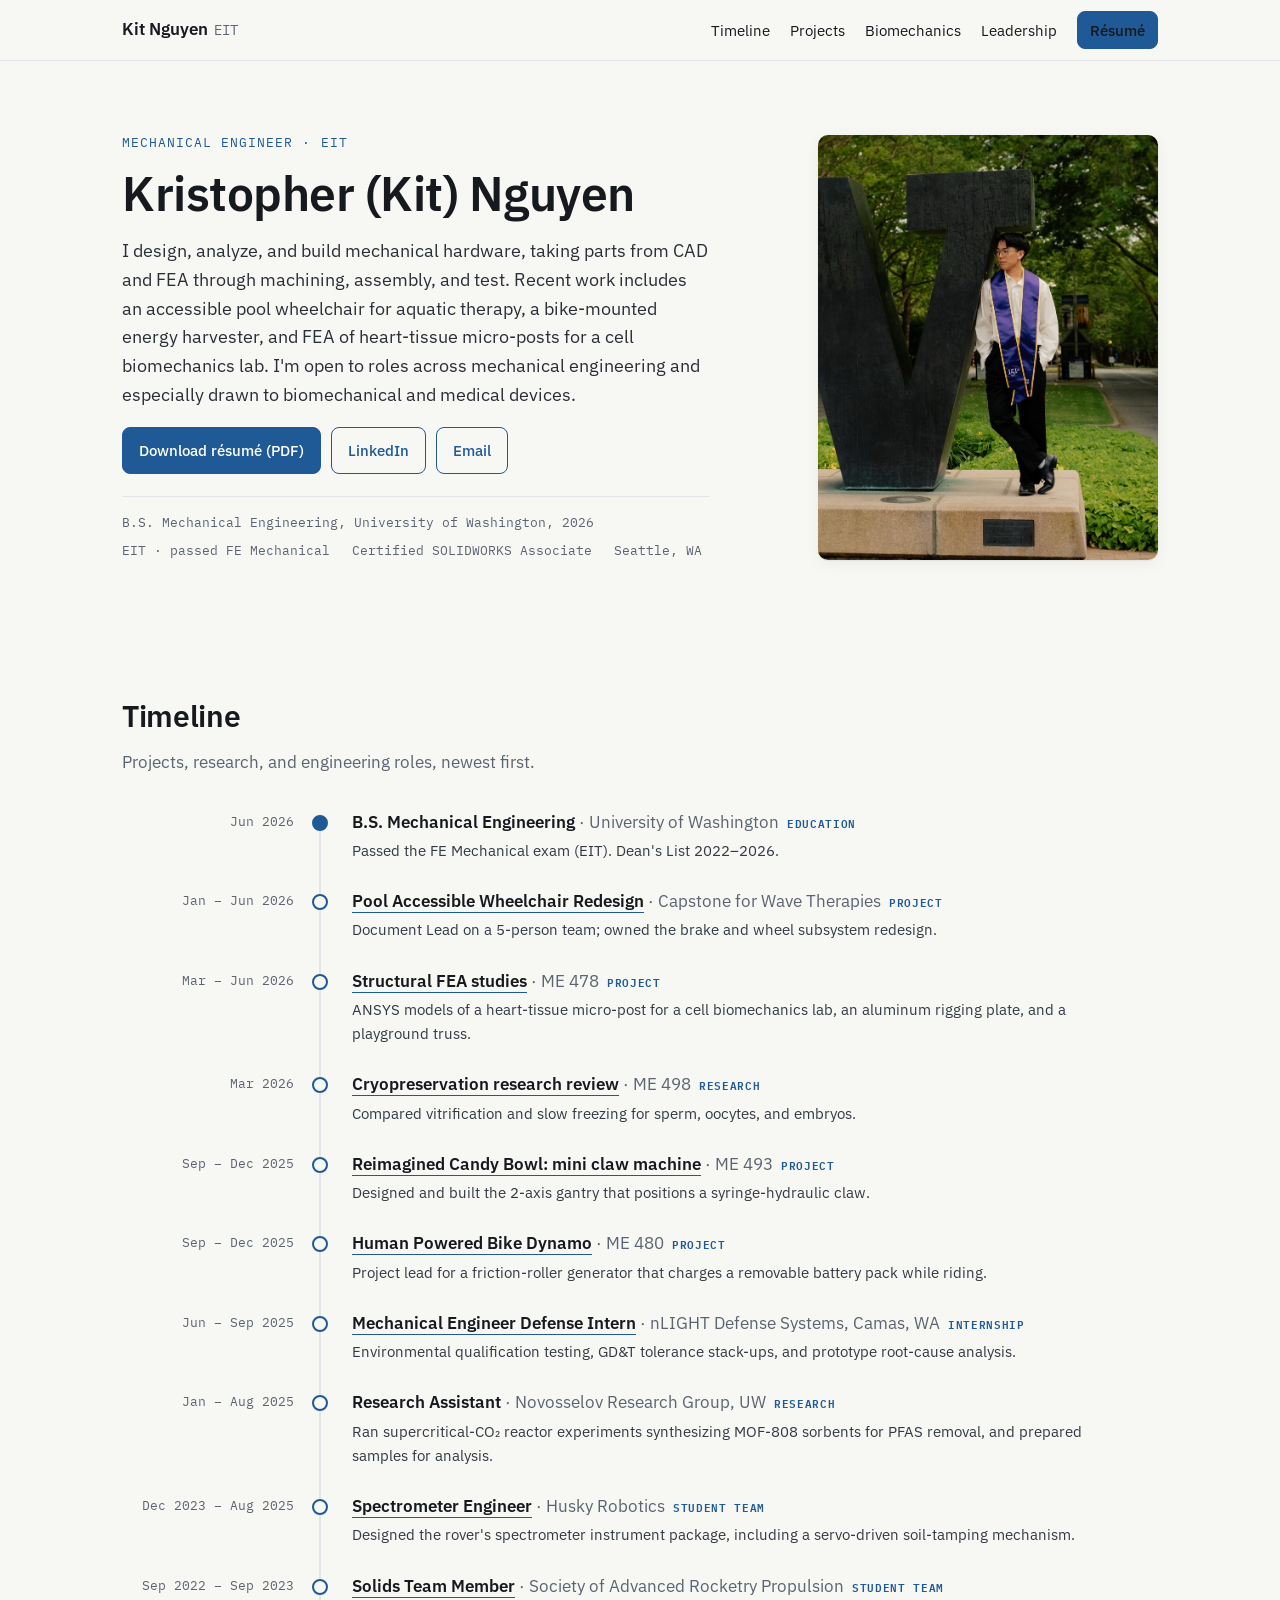
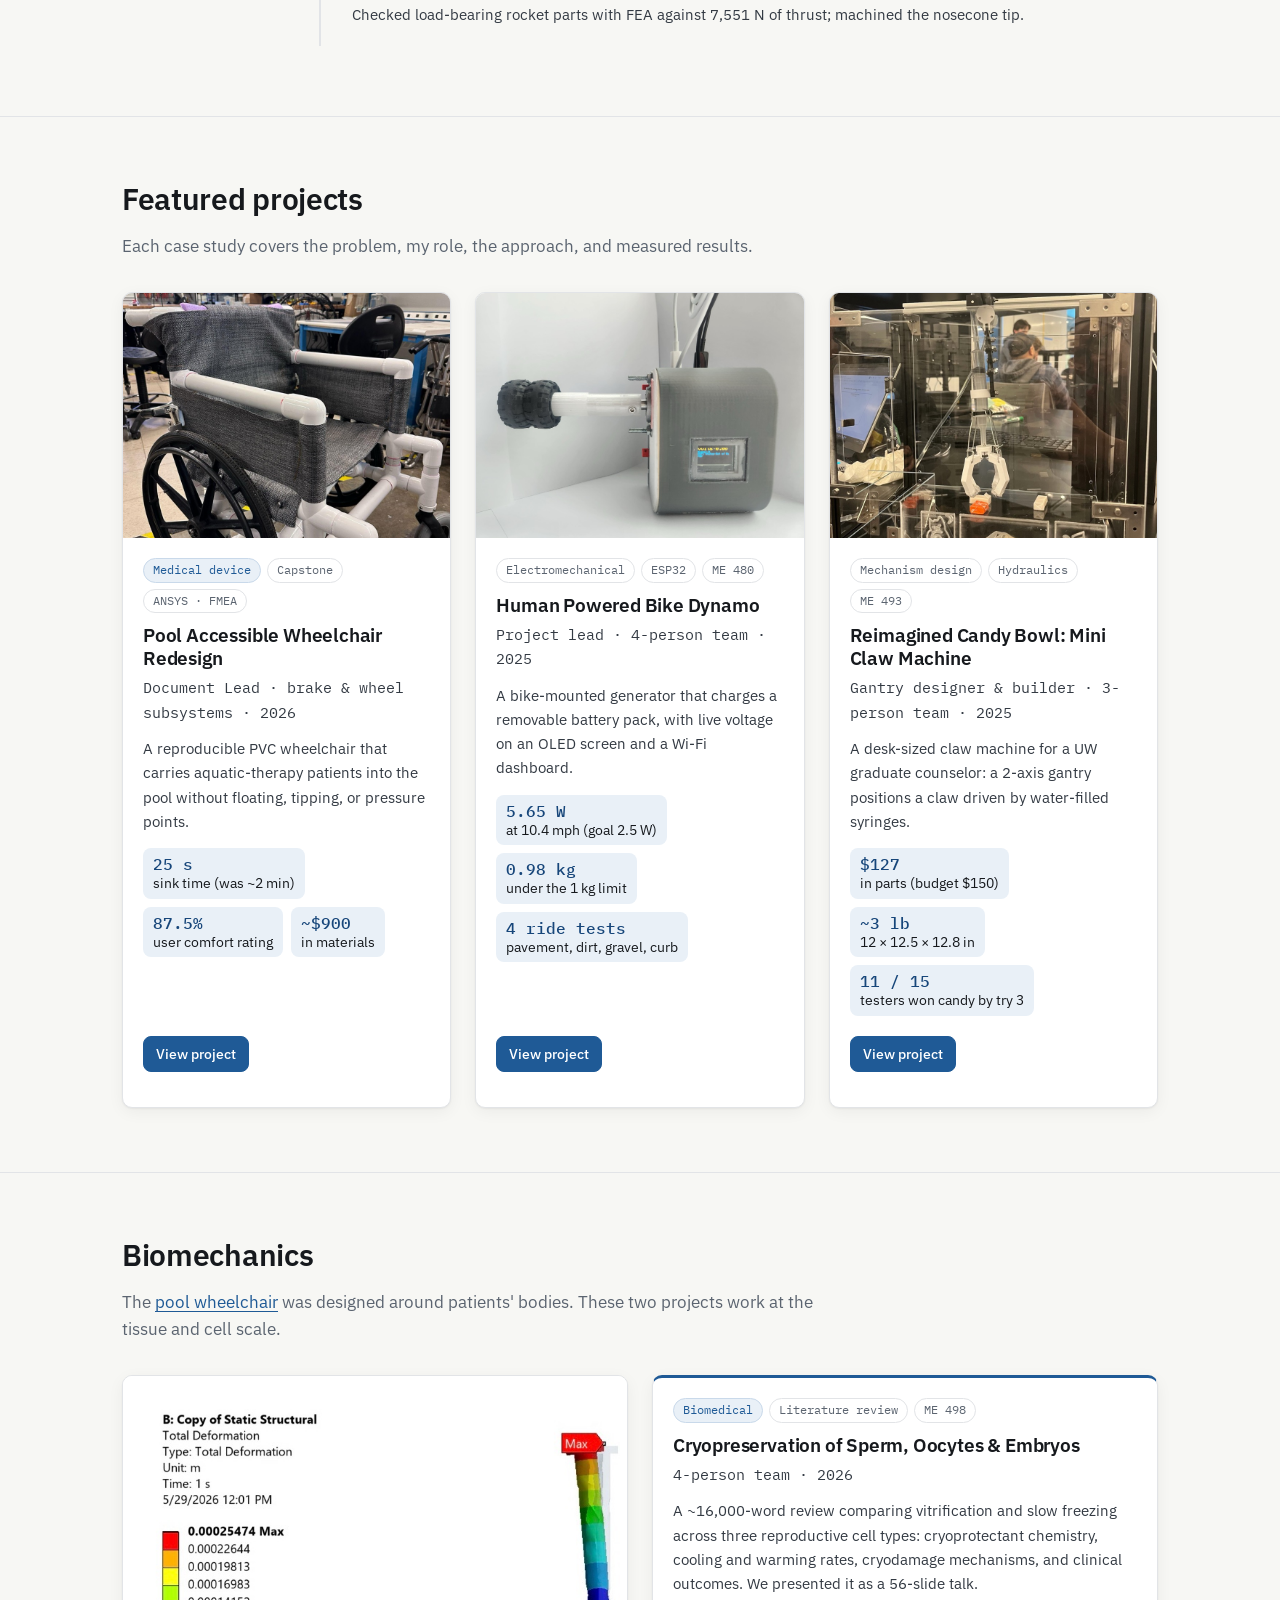
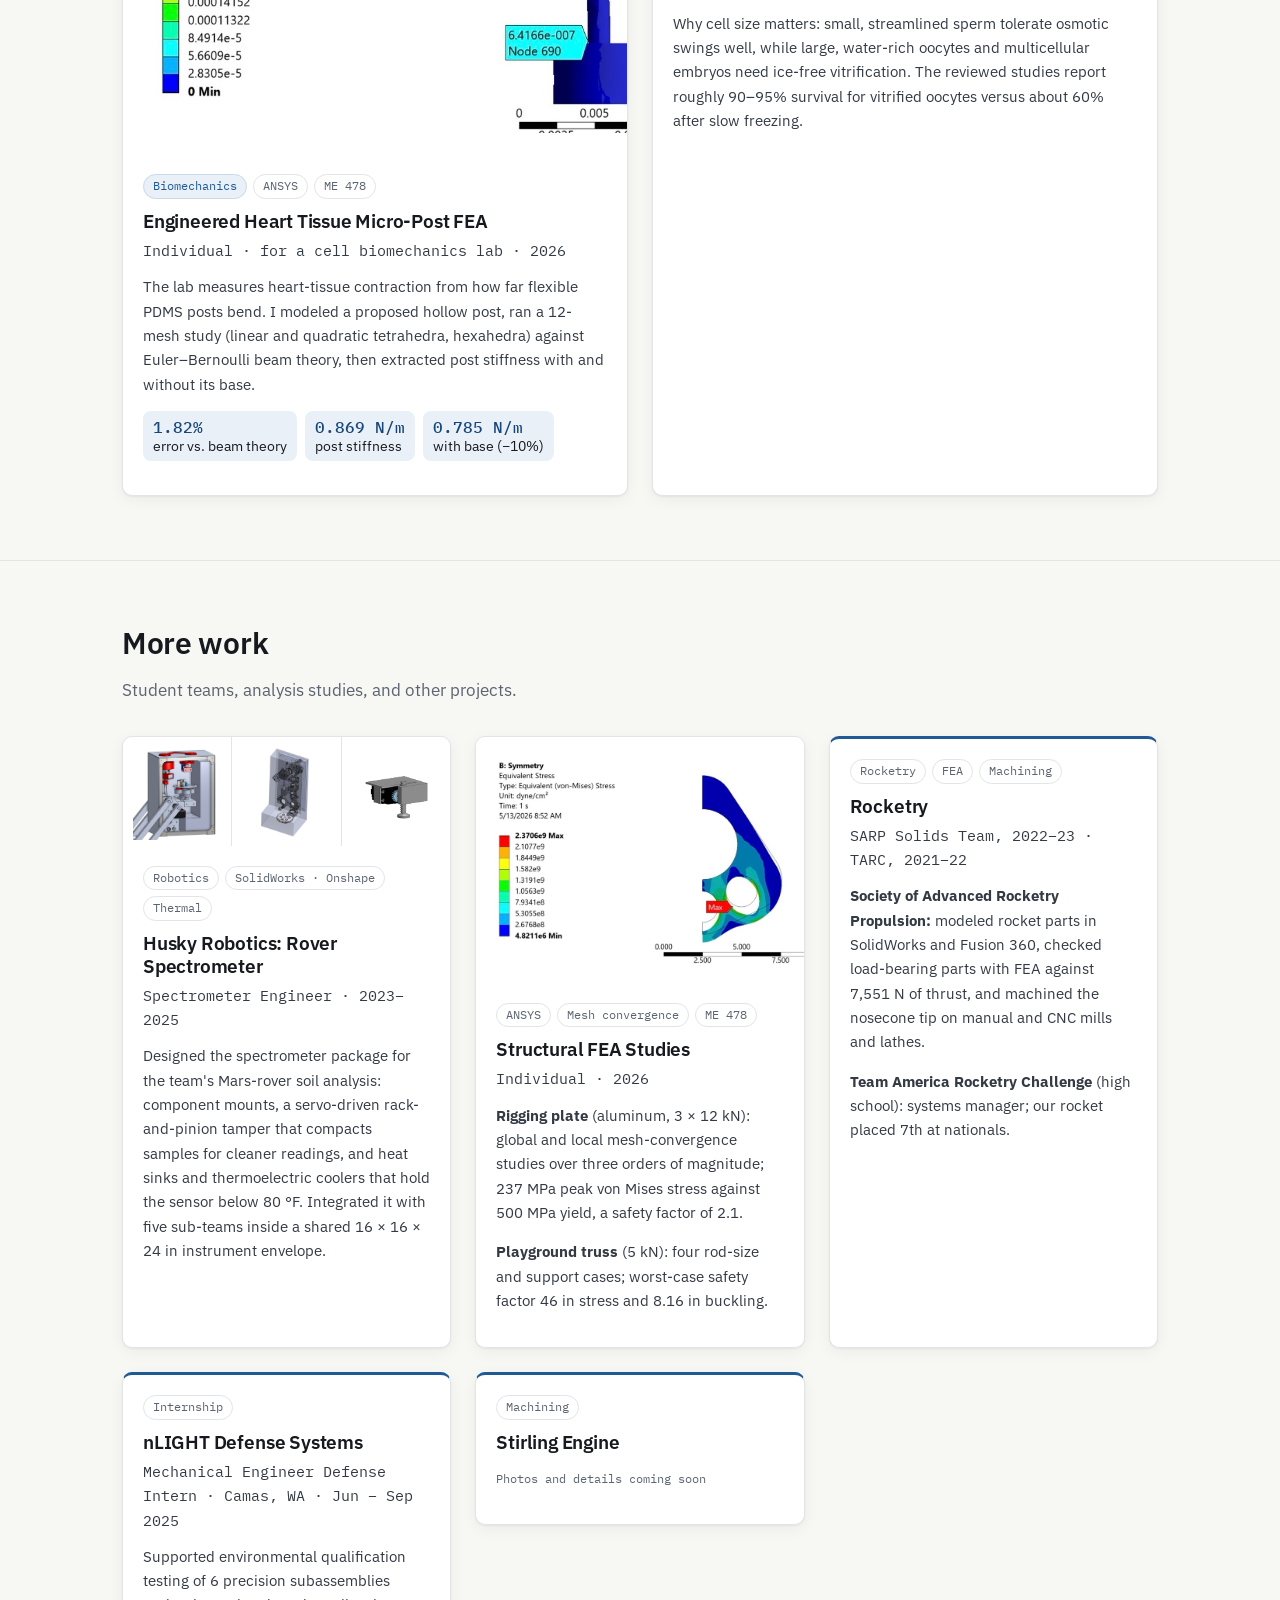
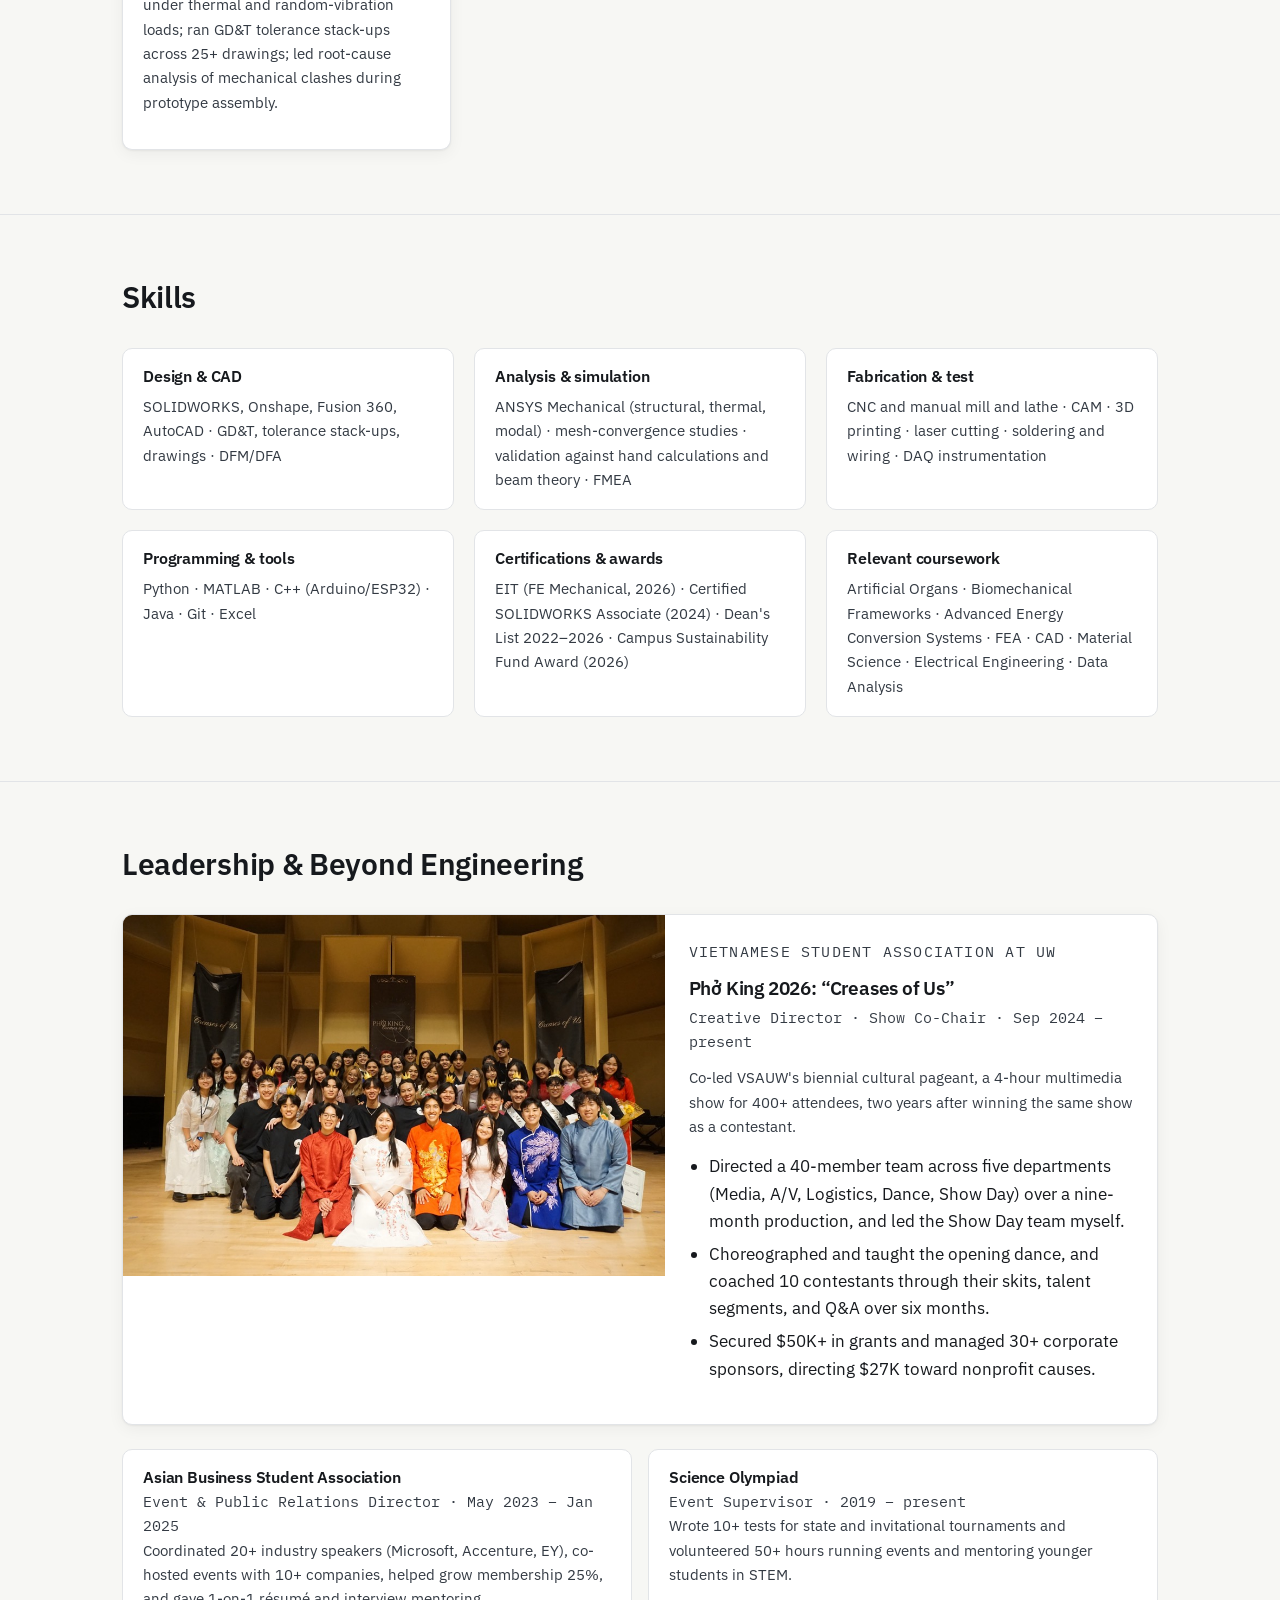
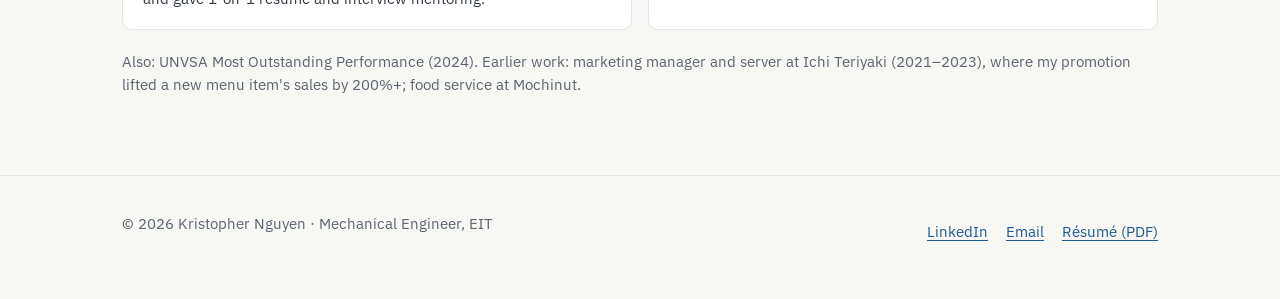
==== commit 705cecd6: "Add Bike Dynamo and Claw Machine pages, clips, and cleaned reports - Bike Dynamo and Claw Machine ca" ====
--- a/index.html
+++ b/index.html
@@ -85,17 +85,18 @@
           </li>
           <li>
             <span class="tl-date">Sep – Dec 2025</span>
-            <p class="tl-title"><a href="#claw">Reimagined Candy Bowl: mini claw machine</a> <span class="tl-org">· ME 493</span><span class="tl-kind">Project</span></p>
+            <p class="tl-title"><a href="projects/claw-machine.html">Reimagined Candy Bowl: mini claw machine</a> <span class="tl-org">· ME 493</span><span class="tl-kind">Project</span></p>
             <p class="tl-note">Designed and built the 2-axis gantry that positions a syringe-hydraulic claw.</p>
           </li>
           <li>
             <span class="tl-date">Sep – Dec 2025</span>
-            <p class="tl-title"><a href="#bike">Human Powered Bike Dynamo</a> <span class="tl-org">· ME 480</span><span class="tl-kind">Project</span></p>
+            <p class="tl-title"><a href="projects/bike-dynamo.html">Human Powered Bike Dynamo</a> <span class="tl-org">· ME 480</span><span class="tl-kind">Project</span></p>
             <p class="tl-note">Project lead for a friction-roller generator that charges a removable battery pack while riding.</p>
           </li>
           <li>
             <span class="tl-date">Jun – Sep 2025</span>
-            <p class="tl-title">Mechanical Engineer Defense Intern <span class="tl-org">· nLIGHT Defense Systems, Camas, WA</span><span class="tl-kind">Internship</span></p>
+            <p class="tl-title"><a href="#nlight">Mechanical Engineer Defense Intern</a> <span class="tl-org">· nLIGHT Defense Systems, Camas, WA</span><span class="tl-kind">Internship</span></p>
+            <p class="tl-note">Environmental qualification testing, GD&amp;T tolerance stack-ups, and prototype root-cause analysis.</p>
           </li>
           <li>
             <span class="tl-date">Jan – Aug 2025</span>
@@ -139,17 +140,17 @@
                 <li><strong>87.5%</strong>user comfort rating</li>
                 <li><strong>~$900</strong>in materials</li>
               </ul>
-              <p class="card-foot"><a href="projects/pawr.html">Read the case study →</a></p>
-            </div>
-          </article>
-
-          <article class="card" id="bike">
-            <div class="card-media">
-              <img src="images/thumbs/bike-dynamo.jpg" width="900" height="675" loading="lazy" alt="3D-printed bike dynamo housing with a rubber friction roller and a small OLED display showing voltage">
-            </div>
+              <p class="card-foot"><a class="btn btn--small" href="projects/pawr.html">View project</a></p>
+            </div>
+          </article>
+
+          <article class="card card--link" id="bike">
+            <a class="card-media" href="projects/bike-dynamo.html" tabindex="-1" aria-hidden="true">
+              <img src="images/thumbs/bike-dynamo.jpg" width="900" height="675" loading="lazy" alt="">
+            </a>
             <div class="card-body">
               <ul class="tags"><li>Electromechanical</li><li>ESP32</li><li>ME 480</li></ul>
-              <h3>Human Powered Bike Dynamo</h3>
+              <h3><a href="projects/bike-dynamo.html">Human Powered Bike Dynamo</a></h3>
               <p class="card-role">Project lead · 4-person team · 2025</p>
               <p>A bike-mounted generator that charges a removable battery pack, with live voltage on an OLED screen and a Wi-Fi dashboard.</p>
               <ul class="metrics">
@@ -157,17 +158,17 @@
                 <li><strong>0.98 kg</strong>under the 1 kg limit</li>
                 <li><strong>4 ride tests</strong>pavement, dirt, gravel, curb</li>
               </ul>
-              <p class="card-foot"><span class="pending">Case study in progress</span></p>
-            </div>
-          </article>
-
-          <article class="card" id="claw">
-            <div class="card-media">
-              <img src="images/thumbs/claw-machine.jpg" width="900" height="857" loading="lazy" alt="Desk-sized claw machine with acrylic walls, an aluminum gantry, and a white 3D-printed claw above wrapped candy">
-            </div>
+              <p class="card-foot"><a class="btn btn--small" href="projects/bike-dynamo.html">View project</a></p>
+            </div>
+          </article>
+
+          <article class="card card--link" id="claw">
+            <a class="card-media" href="projects/claw-machine.html" tabindex="-1" aria-hidden="true">
+              <img src="images/thumbs/claw-machine.jpg" width="900" height="857" loading="lazy" alt="">
+            </a>
             <div class="card-body">
               <ul class="tags"><li>Mechanism design</li><li>Hydraulics</li><li>ME 493</li></ul>
-              <h3>Reimagined Candy Bowl: Mini Claw Machine</h3>
+              <h3><a href="projects/claw-machine.html">Reimagined Candy Bowl: Mini Claw Machine</a></h3>
               <p class="card-role">Gantry designer &amp; builder · 3-person team · 2025</p>
               <p>A desk-sized claw machine for a UW graduate counselor: a 2-axis gantry positions a claw driven by water-filled syringes.</p>
               <ul class="metrics">
@@ -175,7 +176,7 @@
                 <li><strong>~3 lb</strong>12 × 12.5 × 12.8 in</li>
                 <li><strong>11 / 15</strong>testers won candy by try 3</li>
               </ul>
-              <p class="card-foot"><span class="pending">Case study in progress</span></p>
+              <p class="card-foot"><a class="btn btn--small" href="projects/claw-machine.html">View project</a></p>
             </div>
           </article>
 
@@ -269,12 +270,12 @@
               <p><strong>Team America Rocketry Challenge</strong> (high school): systems manager; our rocket placed 7th at nationals.</p>
             </div>
           </article>
-          <article class="card card--text card--placeholder" id="nlight">
+          <article class="card card--text" id="nlight">
             <div class="card-body">
               <ul class="tags"><li>Internship</li></ul>
               <h3>nLIGHT Defense Systems</h3>
               <p class="card-role">Mechanical Engineer Defense Intern · Camas, WA · Jun – Sep 2025</p>
-              <p class="card-foot"><span class="pending">Details to be added</span></p>
+              <p>Supported environmental qualification testing of 6 precision subassemblies under thermal and random-vibration loads; ran GD&amp;T tolerance stack-ups across 25+ drawings; led root-cause analysis of mechanical clashes during prototype assembly.</p>
             </div>
           </article>
 
@@ -344,7 +345,7 @@
             <ul>
               <li>Directed a 40-member team across five departments (Media, A/V, Logistics, Dance, Show Day) over a nine-month production, and led the Show Day team myself.</li>
               <li>Choreographed and taught the opening dance, and coached 10 contestants through their skits, talent segments, and Q&amp;A over six months.</li>
-              <li>Co-wrote grant applications and managed corporate sponsorships to fund the show and its nonprofit fundraiser.</li>
+              <li>Secured $50K+ in grants and managed 30+ corporate sponsors, directing $27K toward nonprofit causes.</li>
             </ul>
 
             <!-- DANCE VIDEO: paste the YouTube link (unlisted is fine) between the quotes of
--- a/css/style.css
+++ b/css/style.css
@@ -330,3 +330,53 @@
   border: 0; background: rgba(255,255,255,.14); color: #fff; font-size: 22px; line-height: 1; cursor: pointer;
 }
 .lightbox-close:hover { background: rgba(255,255,255,.26); }
+
+/* ---------- Result status (text + color, never color alone) ---------- */
+.partial { color: #8a5a00; font-weight: 600; }
+.short { color: #a1332f; font-weight: 600; }
+
+/* ---------- Full report ---------- */
+.report-list { display: grid; gap: 16px; margin: 0; padding: 0; list-style: none; }
+.report-list > li {
+  margin: 0; background: var(--surface); border: 1px solid var(--line); border-left: 3px solid var(--accent);
+  border-radius: 8px; padding: 16px 18px; display: grid; gap: 12px;
+}
+@media (min-width: 720px) { .report-list > li { grid-template-columns: 1fr auto; align-items: center; } }
+.report-list h3 { font-size: 1.05rem; margin: 0 0 2px; }
+.report-meta { font-family: var(--font-mono); font-size: 0.78rem; color: var(--muted); margin: 0 0 6px; }
+.report-list p { margin: 0; font-size: 0.93rem; color: #333a43; }
+.report-list p + p { margin-top: 4px; }
+
+/* ---------- Video clip ---------- */
+.clip { margin: 24px 0; }
+.clip video { width: 100%; border-radius: 8px; border: 1px solid var(--line); background: #000; display: block; }
+
+/* ---------- Chart (series tokens validated with the dataviz palette checker) ---------- */
+.chart { --series-1: #2a78d6; --series-2: #eb6834; --grid: #e6e7e9; --text-2: #52514e;
+  position: relative; background: #fcfcfb; border: 1px solid var(--line); border-radius: 8px; padding: 14px 14px 6px; margin: 24px 0 8px; }
+.chart svg { width: 100%; height: auto; display: block; overflow: visible; }
+.chart-title { font-weight: 600; font-size: 0.98rem; margin: 0 0 2px; }
+.chart-sub { font-size: 0.85rem; color: var(--text-2); margin: 0 0 8px; }
+.chart-legend { display: flex; flex-wrap: wrap; gap: 16px; margin: 0 0 6px; padding: 0; list-style: none; font-size: 0.82rem; color: var(--text-2); }
+.chart-legend li { margin: 0; display: inline-flex; align-items: center; gap: 6px; }
+.key-dot { width: 10px; height: 10px; border-radius: 50%; background: var(--series-1); }
+.key-line { width: 18px; height: 2px; border-radius: 1px; background: var(--series-2); }
+.chart .grid { stroke: var(--grid); stroke-width: 1; }
+.chart .axis-text { fill: var(--text-2); font-family: var(--font-mono); font-size: 11px; }
+.chart .axis-title { fill: var(--text-2); font-size: 12px; }
+.chart .ref-line { stroke: #9aa0a8; stroke-width: 1; }
+.chart .ref-text { fill: var(--text-2); font-size: 11px; }
+.chart .model { stroke: var(--series-2); stroke-width: 2; stroke-linecap: round; fill: none; }
+.chart .pt .dot { fill: var(--series-1); stroke: #fcfcfb; stroke-width: 2; }
+.chart .pt .hit { fill: transparent; }
+.chart .pt:hover .dot, .chart .pt:focus .dot { r: 6.5; }
+.chart .pt:focus { outline: none; }
+.chart .pt:focus-visible .dot { stroke: var(--ink); }
+.chart-tip {
+  position: absolute; pointer-events: none; transform: translate(-50%, calc(-100% - 12px));
+  background: var(--ink); color: #fff; font-size: 0.8rem; line-height: 1.35; padding: 6px 9px; border-radius: 6px; white-space: nowrap;
+}
+.chart-tip[hidden] { display: none; }
+details.data-table { margin: 0 0 24px; font-size: 0.9rem; }
+details.data-table summary { cursor: pointer; color: var(--accent); font-weight: 500; }
+details.data-table .table-wrap { margin-top: 10px; }
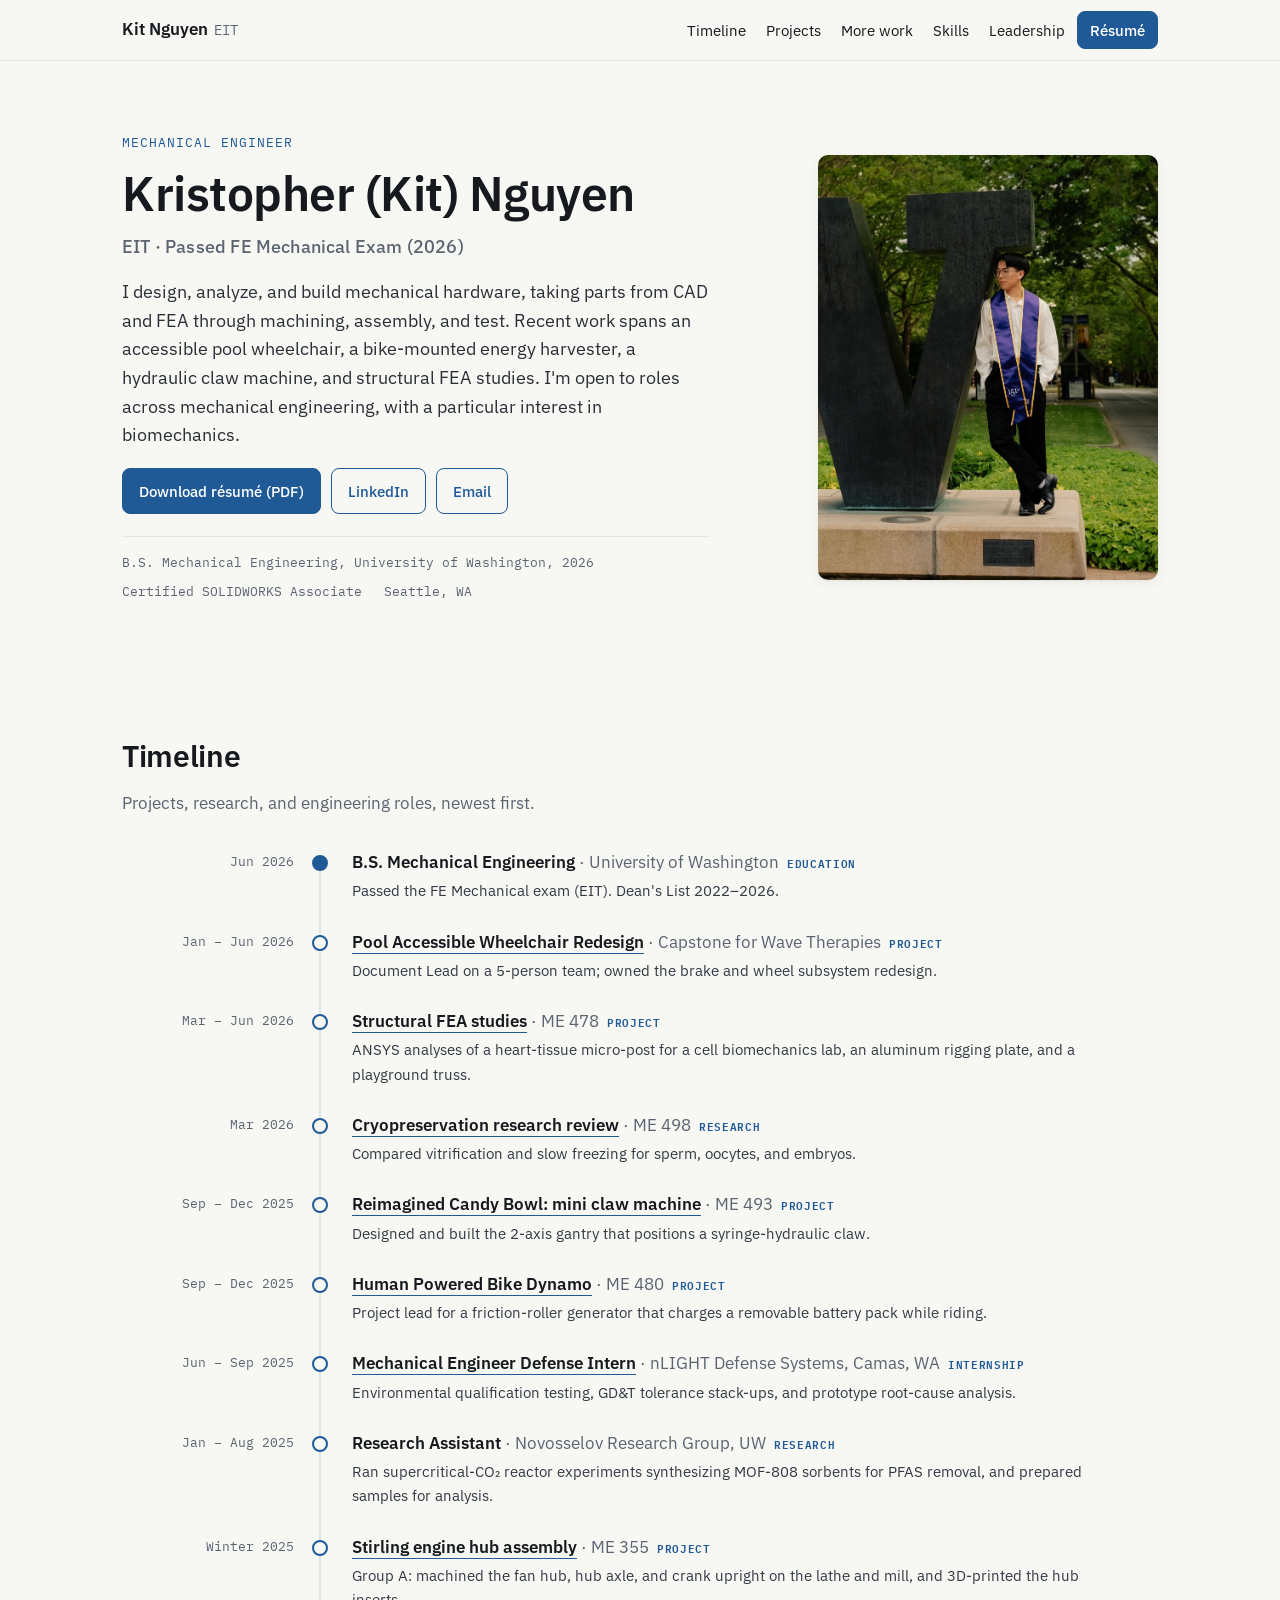
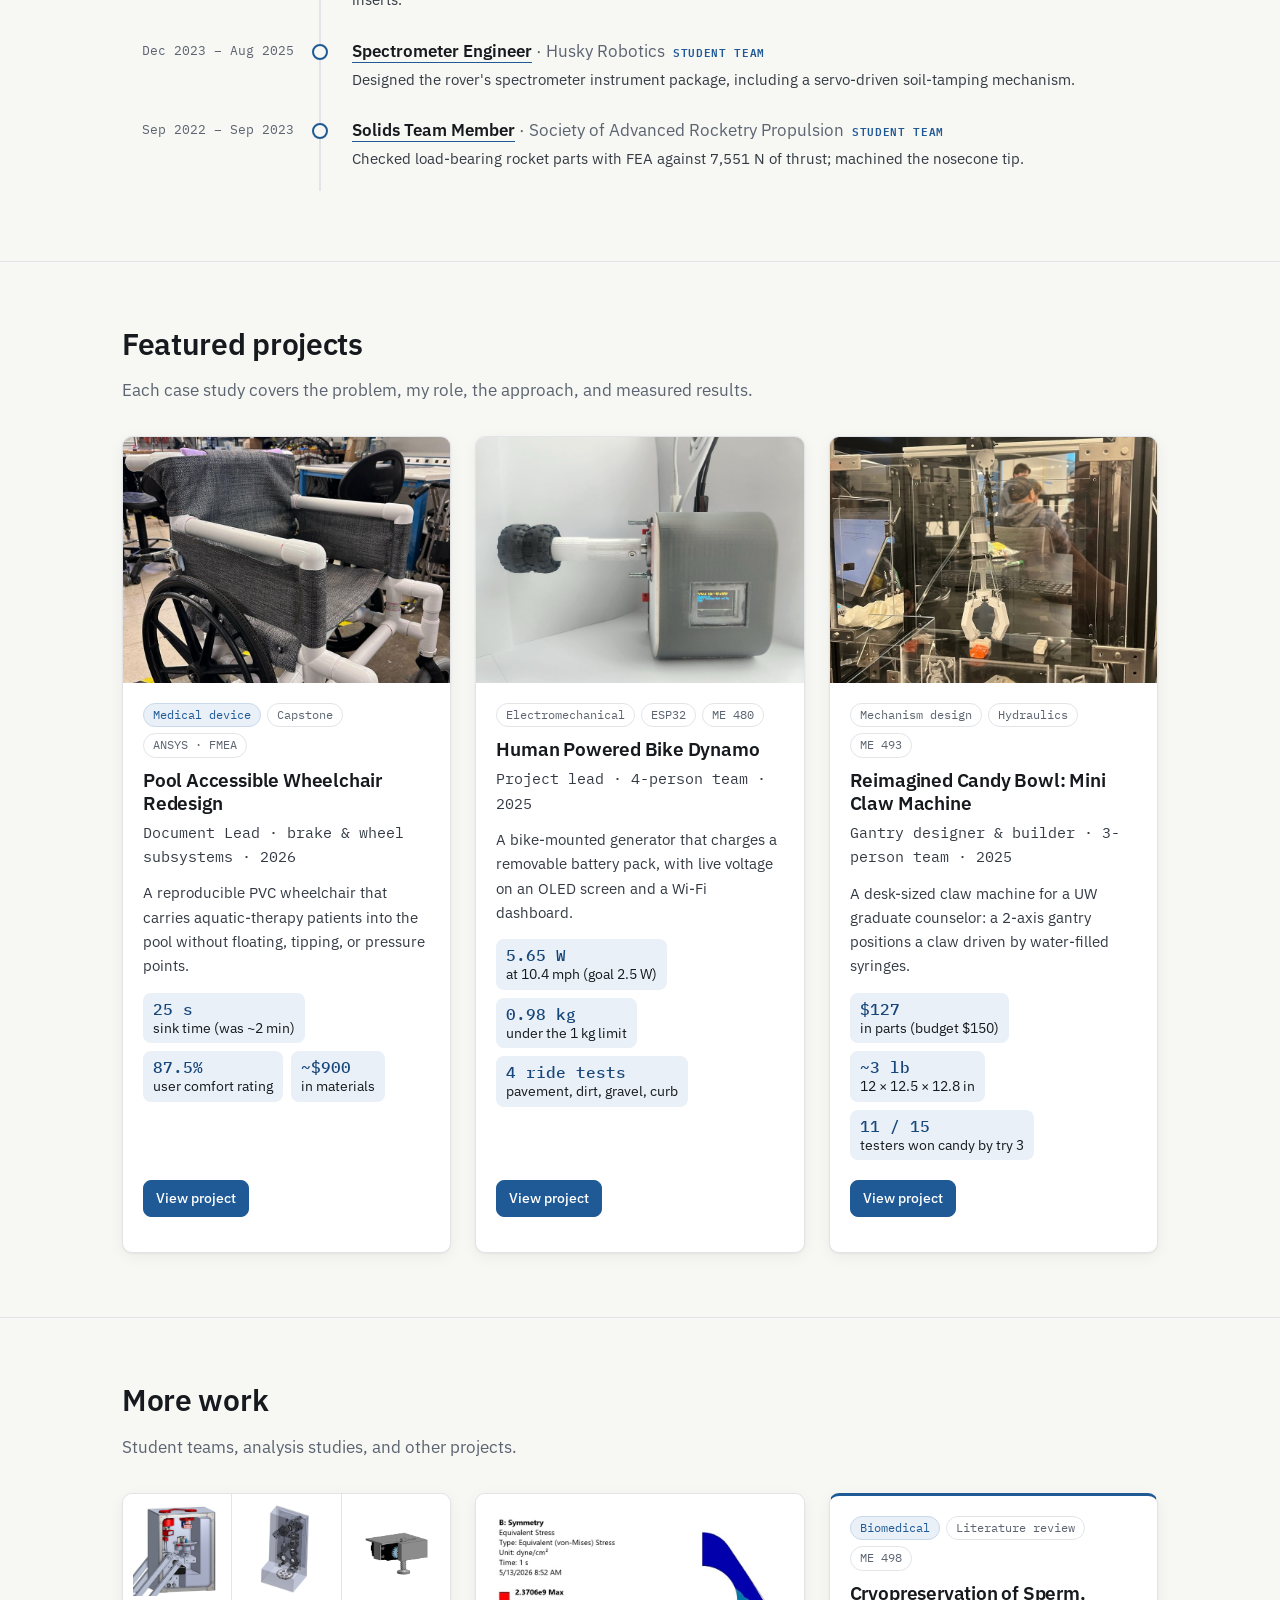
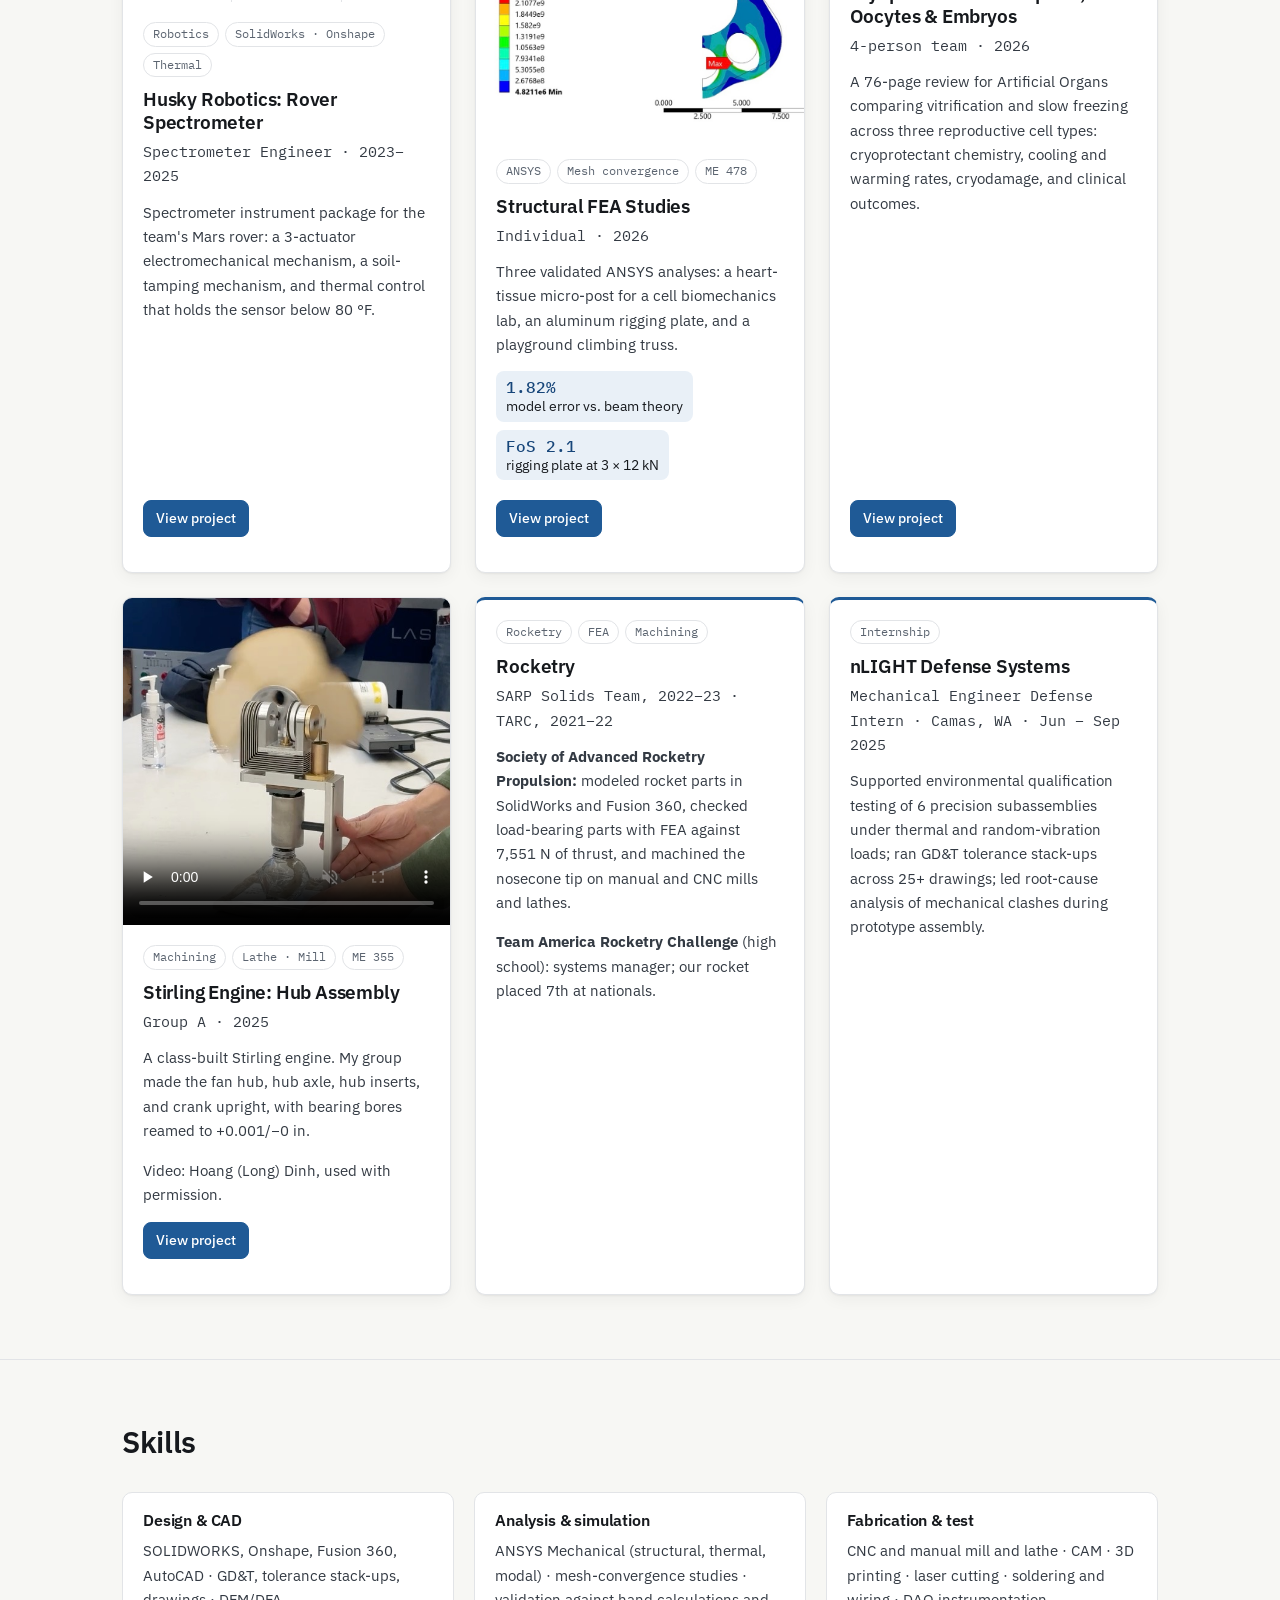
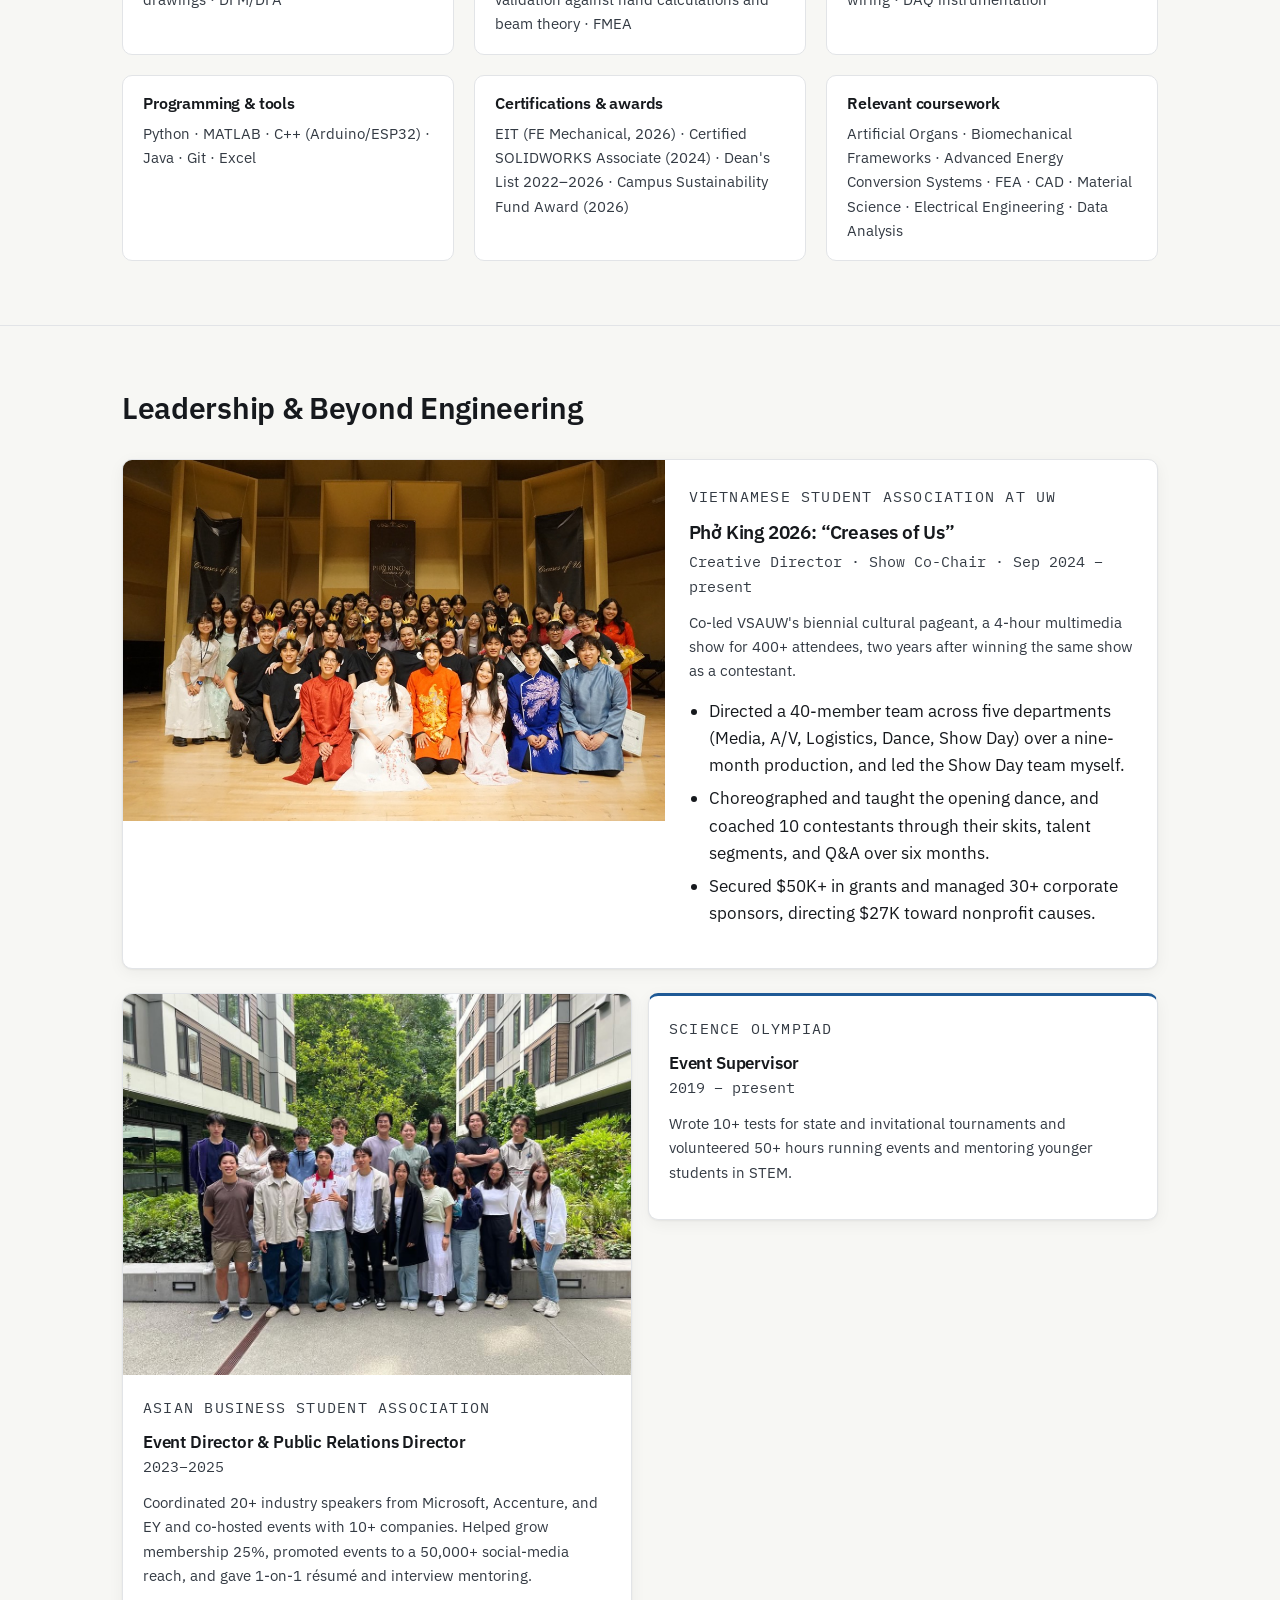
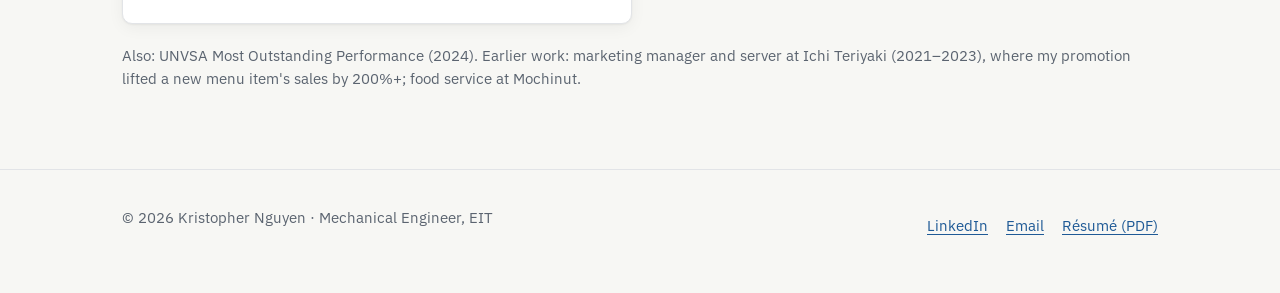
==== commit 5bf86545: "Add Stirling Engine page, phone menu, and updated reports - Stirling Engine: short page for Group A'" ====
--- a/index.html
+++ b/index.html
@@ -3,6 +3,7 @@
 <head>
   <meta charset="utf-8">
   <meta name="viewport" content="width=device-width, initial-scale=1">
+  <script>document.documentElement.classList.add("js");</script>
   <title>Kristopher Nguyen | Mechanical Engineer, EIT</title>
   <meta name="description" content="Portfolio of Kristopher (Kit) Nguyen, EIT: mechanical engineer (University of Washington, 2026) working across design, FEA, and fabrication, with a particular interest in biomechanical and medical devices.">
   <link rel="icon" href="favicon.svg" type="image/svg+xml">
@@ -19,10 +20,14 @@
     <div class="wrap">
       <a class="brand" href="index.html">Kit Nguyen<span>EIT</span></a>
       <nav class="site-nav" aria-label="Main">
-        <a class="nav-link" href="#timeline">Timeline</a>
-        <a class="nav-link" href="#projects">Projects</a>
-        <a class="nav-link" href="#biomechanics">Biomechanics</a>
-        <a class="nav-link" href="#leadership">Leadership</a>
+        <button class="nav-toggle" type="button" aria-expanded="false" aria-controls="nav-links"><span class="nav-toggle-icon" aria-hidden="true"></span>Menu</button>
+        <div class="nav-links" id="nav-links">
+          <a class="nav-link" href="#timeline">Timeline</a>
+          <a class="nav-link" href="#projects">Projects</a>
+          <a class="nav-link" href="#more-work">More work</a>
+          <a class="nav-link" href="#skills">Skills</a>
+          <a class="nav-link" href="#leadership">Leadership</a>
+        </div>
         <a class="btn btn--small" href="files/Kristopher-Nguyen-Resume.pdf">Résumé</a>
       </nav>
     </div>
@@ -34,9 +39,10 @@
     <section class="intro" aria-labelledby="intro-title">
       <div class="wrap">
         <div>
-          <p class="eyebrow">Mechanical Engineer · EIT</p>
+          <p class="eyebrow">Mechanical Engineer</p>
           <h1 id="intro-title">Kristopher (Kit) Nguyen</h1>
-          <p class="pitch">I design, analyze, and build mechanical hardware, taking parts from CAD and FEA through machining, assembly, and test. Recent work includes an accessible pool wheelchair for aquatic therapy, a bike-mounted energy harvester, and FEA of heart-tissue micro-posts for a cell biomechanics lab. I'm open to roles across mechanical engineering and especially drawn to biomechanical and medical devices.</p>
+          <p class="credential-line">EIT · Passed FE Mechanical Exam (2026)</p>
+          <p class="pitch">I design, analyze, and build mechanical hardware, taking parts from CAD and FEA through machining, assembly, and test. Recent work spans an accessible pool wheelchair, a bike-mounted energy harvester, a hydraulic claw machine, and structural FEA studies. I'm open to roles across mechanical engineering, with a particular interest in biomechanics.</p>
           <div class="btn-row">
             <a class="btn" href="files/Kristopher-Nguyen-Resume.pdf">Download résumé (PDF)</a>
             <a class="btn btn--ghost" href="https://www.linkedin.com/in/kit-nguyen/" rel="noopener">LinkedIn</a>
@@ -44,7 +50,6 @@
           </div>
           <ul class="credentials">
             <li>B.S. Mechanical Engineering, University of Washington, 2026</li>
-            <li>EIT · passed FE Mechanical</li>
             <li>Certified SOLIDWORKS Associate</li>
             <li>Seattle, WA</li>
           </ul>
@@ -75,12 +80,12 @@
           </li>
           <li>
             <span class="tl-date">Mar – Jun 2026</span>
-            <p class="tl-title"><a href="#eht-post">Structural FEA studies</a> <span class="tl-org">· ME 478</span><span class="tl-kind">Project</span></p>
-            <p class="tl-note">ANSYS models of a heart-tissue micro-post for a cell biomechanics lab, an aluminum rigging plate, and a playground truss.</p>
+            <p class="tl-title"><a href="projects/fea-studies.html">Structural FEA studies</a> <span class="tl-org">· ME 478</span><span class="tl-kind">Project</span></p>
+            <p class="tl-note">ANSYS analyses of a heart-tissue micro-post for a cell biomechanics lab, an aluminum rigging plate, and a playground truss.</p>
           </li>
           <li>
             <span class="tl-date">Mar 2026</span>
-            <p class="tl-title"><a href="#cryo">Cryopreservation research review</a> <span class="tl-org">· ME 498</span><span class="tl-kind">Research</span></p>
+            <p class="tl-title"><a href="projects/cryopreservation.html">Cryopreservation research review</a> <span class="tl-org">· ME 498</span><span class="tl-kind">Research</span></p>
             <p class="tl-note">Compared vitrification and slow freezing for sperm, oocytes, and embryos.</p>
           </li>
           <li>
@@ -104,8 +109,13 @@
             <p class="tl-note">Ran supercritical-CO₂ reactor experiments synthesizing MOF-808 sorbents for PFAS removal, and prepared samples for analysis.</p>
           </li>
           <li>
+            <span class="tl-date">Winter 2025</span>
+            <p class="tl-title"><a href="projects/stirling-engine.html">Stirling engine hub assembly</a> <span class="tl-org">· ME 355</span><span class="tl-kind">Project</span></p>
+            <p class="tl-note">Group A: machined the fan hub, hub axle, and crank upright on the lathe and mill, and 3D-printed the hub inserts.</p>
+          </li>
+          <li>
             <span class="tl-date">Dec 2023 – Aug 2025</span>
-            <p class="tl-title"><a href="#husky">Spectrometer Engineer</a> <span class="tl-org">· Husky Robotics</span><span class="tl-kind">Student team</span></p>
+            <p class="tl-title"><a href="projects/husky-robotics.html">Spectrometer Engineer</a> <span class="tl-org">· Husky Robotics</span><span class="tl-kind">Student team</span></p>
             <p class="tl-note">Designed the rover's spectrometer instrument package, including a servo-driven soil-tamping mechanism.</p>
           </li>
           <li>
@@ -184,46 +194,6 @@
       </div>
     </section>
 
-    <!-- ============ Biomechanics ============ -->
-    <section class="section" id="biomechanics" aria-labelledby="bio-title">
-      <div class="wrap">
-        <div class="section-head">
-          <h2 id="bio-title">Biomechanics</h2>
-          <p>The <a href="projects/pawr.html">pool wheelchair</a> was designed around patients' bodies. These two projects work at the tissue and cell scale.</p>
-        </div>
-        <div class="card-grid card-grid--2">
-
-          <article class="card" id="eht-post">
-            <div class="card-media card-media--contain">
-              <img src="images/thumbs/eht-post.jpg" width="730" height="484" loading="lazy" alt="ANSYS total-deformation contour of a silicone micro-post on its base, with the color legend">
-            </div>
-            <div class="card-body">
-              <ul class="tags"><li class="tag--bio">Biomechanics</li><li>ANSYS</li><li>ME 478</li></ul>
-              <h3>Engineered Heart Tissue Micro-Post FEA</h3>
-              <p class="card-role">Individual · for a cell biomechanics lab · 2026</p>
-              <p>The lab measures heart-tissue contraction from how far flexible PDMS posts bend. I modeled a proposed hollow post, ran a 12-mesh study (linear and quadratic tetrahedra, hexahedra) against Euler–Bernoulli beam theory, then extracted post stiffness with and without its base.</p>
-              <ul class="metrics">
-                <li><strong>1.82%</strong>error vs. beam theory</li>
-                <li><strong>0.869 N/m</strong>post stiffness</li>
-                <li><strong>0.785 N/m</strong>with base (−10%)</li>
-              </ul>
-            </div>
-          </article>
-
-          <article class="card card--text" id="cryo">
-            <div class="card-body">
-              <ul class="tags"><li class="tag--bio">Biomedical</li><li>Literature review</li><li>ME 498</li></ul>
-              <h3>Cryopreservation of Sperm, Oocytes &amp; Embryos</h3>
-              <p class="card-role">4-person team · 2026</p>
-              <p>A ~16,000-word review comparing vitrification and slow freezing across three reproductive cell types: cryoprotectant chemistry, cooling and warming rates, cryodamage mechanisms, and clinical outcomes. We presented it as a 56-slide talk.</p>
-              <p>Why cell size matters: small, streamlined sperm tolerate osmotic swings well, while large, water-rich oocytes and multicellular embryos need ice-free vitrification. The reviewed studies report roughly 90–95% survival for vitrified oocytes versus about 60% after slow freezing.</p>
-            </div>
-          </article>
-
-        </div>
-      </div>
-    </section>
-
     <!-- ============ More work ============ -->
     <section class="section" id="more-work" aria-labelledby="more-title">
       <div class="wrap">
@@ -241,25 +211,55 @@
             </div>
             <div class="card-body">
               <ul class="tags"><li>Robotics</li><li>SolidWorks · Onshape</li><li>Thermal</li></ul>
-              <h3>Husky Robotics: Rover Spectrometer</h3>
+              <h3><a href="projects/husky-robotics.html">Husky Robotics: Rover Spectrometer</a></h3>
               <p class="card-role">Spectrometer Engineer · 2023–2025</p>
-              <p>Designed the spectrometer package for the team's Mars-rover soil analysis: component mounts, a servo-driven rack-and-pinion tamper that compacts samples for cleaner readings, and heat sinks and thermoelectric coolers that hold the sensor below 80 °F. Integrated it with five sub-teams inside a shared 16 × 16 × 24 in instrument envelope.</p>
-            </div>
-          </article>
-
-          <article class="card" id="fea-studies">
-            <div class="card-media card-media--contain">
-              <img src="images/thumbs/fea-studies.jpg" width="844" height="561" loading="lazy" alt="ANSYS von Mises stress contour on half of an aluminum rigging plate, peak at the edge of a load hole">
-            </div>
+              <p>Spectrometer instrument package for the team's Mars rover: a 3-actuator electromechanical mechanism, a soil-tamping mechanism, and thermal control that holds the sensor below 80 °F.</p>
+              <p class="card-foot"><a class="btn btn--small" href="projects/husky-robotics.html">View project</a></p>
+            </div>
+          </article>
+
+          <article class="card card--link" id="fea-studies">
+            <a class="card-media card-media--contain" href="projects/fea-studies.html" tabindex="-1" aria-hidden="true">
+              <img src="images/thumbs/fea-studies.jpg" width="844" height="561" loading="lazy" alt="">
+            </a>
             <div class="card-body">
               <ul class="tags"><li>ANSYS</li><li>Mesh convergence</li><li>ME 478</li></ul>
-              <h3>Structural FEA Studies</h3>
+              <h3><a href="projects/fea-studies.html">Structural FEA Studies</a></h3>
               <p class="card-role">Individual · 2026</p>
-              <p><strong>Rigging plate</strong> (aluminum, 3 × 12 kN): global and local mesh-convergence studies over three orders of magnitude; 237 MPa peak von Mises stress against 500 MPa yield, a safety factor of 2.1.</p>
-              <p><strong>Playground truss</strong> (5 kN): four rod-size and support cases; worst-case safety factor 46 in stress and 8.16 in buckling.</p>
-            </div>
-          </article>
-
+              <p>Three validated ANSYS analyses: a heart-tissue micro-post for a cell biomechanics lab, an aluminum rigging plate, and a playground climbing truss.</p>
+              <ul class="metrics">
+                <li><strong>1.82%</strong>model error vs. beam theory</li>
+                <li><strong>FoS 2.1</strong>rigging plate at 3 × 12 kN</li>
+              </ul>
+              <p class="card-foot"><a class="btn btn--small" href="projects/fea-studies.html">View project</a></p>
+            </div>
+          </article>
+
+          <article class="card card--text" id="cryo">
+            <div class="card-body">
+              <ul class="tags"><li class="tag--bio">Biomedical</li><li>Literature review</li><li>ME 498</li></ul>
+              <h3><a href="projects/cryopreservation.html">Cryopreservation of Sperm, Oocytes &amp; Embryos</a></h3>
+              <p class="card-role">4-person team · 2026</p>
+              <p>A 76-page review for Artificial Organs comparing vitrification and slow freezing across three reproductive cell types: cryoprotectant chemistry, cooling and warming rates, cryodamage, and clinical outcomes.</p>
+              <p class="card-foot"><a class="btn btn--small" href="projects/cryopreservation.html">View project</a></p>
+            </div>
+          </article>
+
+          <article class="card" id="stirling">
+            <div class="card-media card-media--square">
+              <video controls muted loop playsinline preload="none" poster="videos/stirling-engine.jpg" width="540" height="540" aria-label="Stirling engine running, its fan spinning">
+                <source src="videos/stirling-engine.mp4" type="video/mp4">
+              </video>
+            </div>
+            <div class="card-body">
+              <ul class="tags"><li>Machining</li><li>Lathe · Mill</li><li>ME 355</li></ul>
+              <h3><a href="projects/stirling-engine.html">Stirling Engine: Hub Assembly</a></h3>
+              <p class="card-role">Group A · 2025</p>
+              <p>A class-built Stirling engine. My group made the fan hub, hub axle, hub inserts, and crank upright, with bearing bores reamed to +0.001/−0 in.</p>
+              <p class="card-credit">Video: Hoang (Long) Dinh, used with permission.</p>
+              <p class="card-foot"><a class="btn btn--small" href="projects/stirling-engine.html">View project</a></p>
+            </div>
+          </article>
 
           <article class="card card--text" id="rocketry">
             <div class="card-body">
@@ -279,13 +279,6 @@
             </div>
           </article>
 
-          <article class="card card--text card--placeholder" id="stirling">
-            <div class="card-body">
-              <ul class="tags"><li>Machining</li></ul>
-              <h3>Stirling Engine</h3>
-              <p class="card-foot"><span class="pending">Photos and details coming soon</span></p>
-            </div>
-          </article>
 
         </div>
       </div>
@@ -357,18 +350,27 @@
           </div>
         </article>
 
-        <ul class="lead-list">
-          <li>
-            <h3>Asian Business Student Association</h3>
-            <p class="card-role">Event &amp; Public Relations Director · May 2023 – Jan 2025</p>
-            <p>Coordinated 20+ industry speakers (Microsoft, Accenture, EY), co-hosted events with 10+ companies, helped grow membership 25%, and gave 1-on-1 résumé and interview mentoring.</p>
-          </li>
-          <li>
-            <h3>Science Olympiad</h3>
-            <p class="card-role">Event Supervisor · 2019 – present</p>
-            <p>Wrote 10+ tests for state and invitational tournaments and volunteered 50+ hours running events and mentoring younger students in STEM.</p>
-          </li>
-        </ul>
+        <div class="lead-cards">
+          <article class="card" id="absa">
+            <a class="card-media zoom" href="images/absa/absa-team.jpg">
+              <img src="images/absa/absa-team.jpg" width="1080" height="809" loading="lazy" alt="Asian Business Student Association officer team outdoors on the UW campus">
+            </a>
+            <div class="card-body">
+              <p class="eyebrow">Asian Business Student Association</p>
+              <h3>Event Director &amp; Public Relations Director</h3>
+              <p class="card-role">2023–2025</p>
+              <p>Coordinated 20+ industry speakers from Microsoft, Accenture, and EY and co-hosted events with 10+ companies. Helped grow membership 25%, promoted events to a 50,000+ social-media reach, and gave 1-on-1 résumé and interview mentoring.</p>
+            </div>
+          </article>
+          <article class="card card--text card--compact">
+            <div class="card-body">
+              <p class="eyebrow">Science Olympiad</p>
+              <h3>Event Supervisor</h3>
+              <p class="card-role">2019 – present</p>
+              <p>Wrote 10+ tests for state and invitational tournaments and volunteered 50+ hours running events and mentoring younger students in STEM.</p>
+            </div>
+          </article>
+        </div>
         <p class="also">Also: UNVSA Most Outstanding Performance (2024). Earlier work: marketing manager and server at Ichi Teriyaki (2021–2023), where my promotion lifted a new menu item's sales by 200%+; food service at Mochinut.</p>
       </div>
     </section>
--- a/css/style.css
+++ b/css/style.css
@@ -85,11 +85,51 @@
 .site-header .wrap { display: flex; align-items: center; justify-content: space-between; gap: 16px; height: 60px; }
 .brand { font-weight: 600; color: var(--ink); text-decoration: none; white-space: nowrap; }
 .brand span { font-family: var(--font-mono); font-weight: 400; color: var(--muted); font-size: 0.85em; margin-left: 6px; }
-.site-nav { display: flex; align-items: center; gap: 20px; }
+.site-nav { display: flex; align-items: center; gap: 12px; }
 .site-nav a { color: var(--ink); text-decoration: none; font-size: 0.95rem; }
 .site-nav a:hover { color: var(--accent); }
-.site-nav .nav-link { display: none; }
-@media (min-width: 820px) { .site-nav .nav-link { display: inline; } }
+.site-nav .btn, .site-nav .btn:hover { color: #fff; }
+.nav-links { display: flex; align-items: center; gap: 20px; }
+
+/* Phone menu (below 820px). With JavaScript, the links sit in a dropdown
+   panel opened by the Menu button; without it, they wrap onto a second row. */
+.nav-toggle { display: none; }
+@media (max-width: 819.98px) {
+  html:not(.js) .site-header { position: static; }
+  html:not(.js) .site-header .wrap { flex-wrap: wrap; height: auto; padding-top: 12px; padding-bottom: 10px; row-gap: 6px; }
+  html:not(.js) .site-nav { flex-wrap: wrap; }
+  html:not(.js) .nav-links { flex-wrap: wrap; gap: 4px 16px; order: 2; width: 100%; }
+
+  .js .nav-toggle {
+    display: inline-flex; align-items: center; gap: 8px;
+    padding: 6px 12px; border: 1px solid var(--line); border-radius: 8px;
+    background: var(--surface); color: var(--ink);
+    font: 500 0.875rem/1.2 var(--font-sans); cursor: pointer;
+  }
+  .js .nav-toggle:hover { border-color: var(--accent); color: var(--accent); }
+  .nav-toggle-icon, .nav-toggle-icon::before, .nav-toggle-icon::after {
+    display: block; width: 14px; height: 1.5px; background: currentColor; border-radius: 1px;
+  }
+  .nav-toggle-icon { position: relative; }
+  .nav-toggle-icon::before, .nav-toggle-icon::after { content: ""; position: absolute; left: 0; }
+  .nav-toggle-icon::before { top: -4.5px; }
+  .nav-toggle-icon::after { top: 4.5px; }
+  .nav-toggle[aria-expanded="true"] .nav-toggle-icon { background: transparent; }
+  .nav-toggle[aria-expanded="true"] .nav-toggle-icon::before { top: 0; transform: rotate(45deg); }
+  .nav-toggle[aria-expanded="true"] .nav-toggle-icon::after { top: 0; transform: rotate(-45deg); }
+
+  .js .nav-links {
+    display: none;
+    position: absolute; top: 100%; left: 0; right: 0;
+    flex-direction: column; align-items: stretch; gap: 0;
+    padding: 4px var(--gutter) 12px;
+    background: var(--bg); border-bottom: 1px solid var(--line);
+    box-shadow: 0 12px 24px rgba(22, 25, 29, 0.08);
+  }
+  .js .nav-links.is-open { display: flex; }
+  .js .nav-links a { padding: 12px 0; font-size: 1rem; border-top: 1px solid var(--line); }
+  .js .nav-links a:first-child { border-top: 0; }
+}
 
 /* ---------- Buttons and chips ---------- */
 
@@ -349,7 +389,7 @@
 
 /* ---------- Video clip ---------- */
 .clip { margin: 24px 0; }
-.clip video { width: 100%; border-radius: 8px; border: 1px solid var(--line); background: #000; display: block; }
+.clip video { width: 100%; height: auto; border-radius: 8px; border: 1px solid var(--line); background: #000; display: block; }
 
 /* ---------- Chart (series tokens validated with the dataviz palette checker) ---------- */
 .chart { --series-1: #2a78d6; --series-2: #eb6834; --grid: #e6e7e9; --text-2: #52514e;
@@ -380,3 +420,20 @@
 details.data-table { margin: 0 0 24px; font-size: 0.9rem; }
 details.data-table summary { cursor: pointer; color: var(--accent); font-weight: 500; }
 details.data-table .table-wrap { margin-top: 10px; }
+
+/* ---------- EIT credential line (intro, directly under the name) ---------- */
+.credential-line { margin: -4px 0 16px; font-size: 1.12rem; font-weight: 500; color: var(--muted); letter-spacing: 0.01em; }
+
+/* ---------- Card with a square video (e.g., Stirling engine) ---------- */
+.card-media--square { aspect-ratio: 1 / 1; background: #000; }
+.card-media video { width: 100%; height: 100%; object-fit: cover; display: block; }
+.card-credit { font-size: 0.8rem; color: var(--muted); margin: 0 0 10px; }
+
+/* ---------- Leadership card with photo (ABSA) ---------- */
+.lead-cards { display: grid; gap: 16px; margin: 24px 0 0; }
+@media (min-width: 720px) { .lead-cards { grid-template-columns: repeat(2, 1fr); } }
+.lead-cards .card-media { aspect-ratio: 4 / 3; }
+.lead-cards h3 { font-size: 1.05rem; margin-bottom: 2px; }
+
+/* A short text card beside a taller card keeps its own height. */
+.card--compact { align-self: start; }
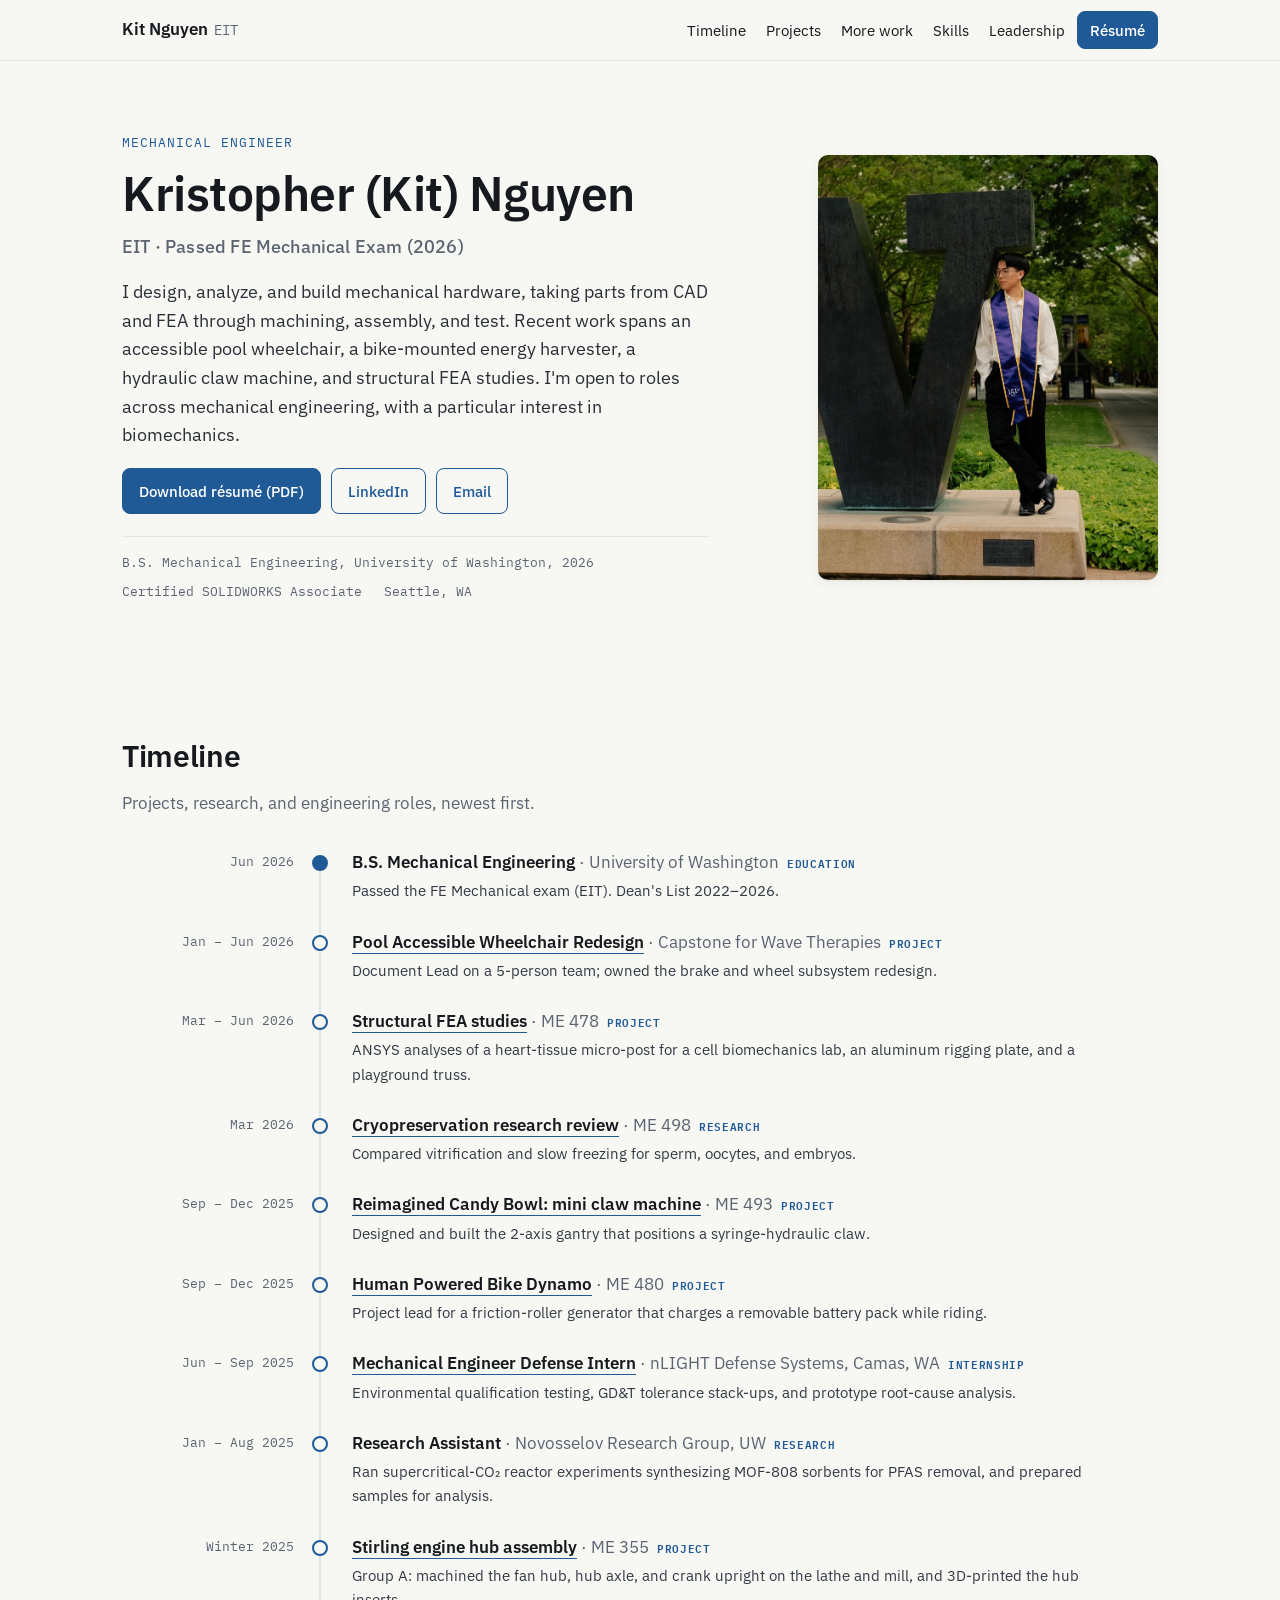
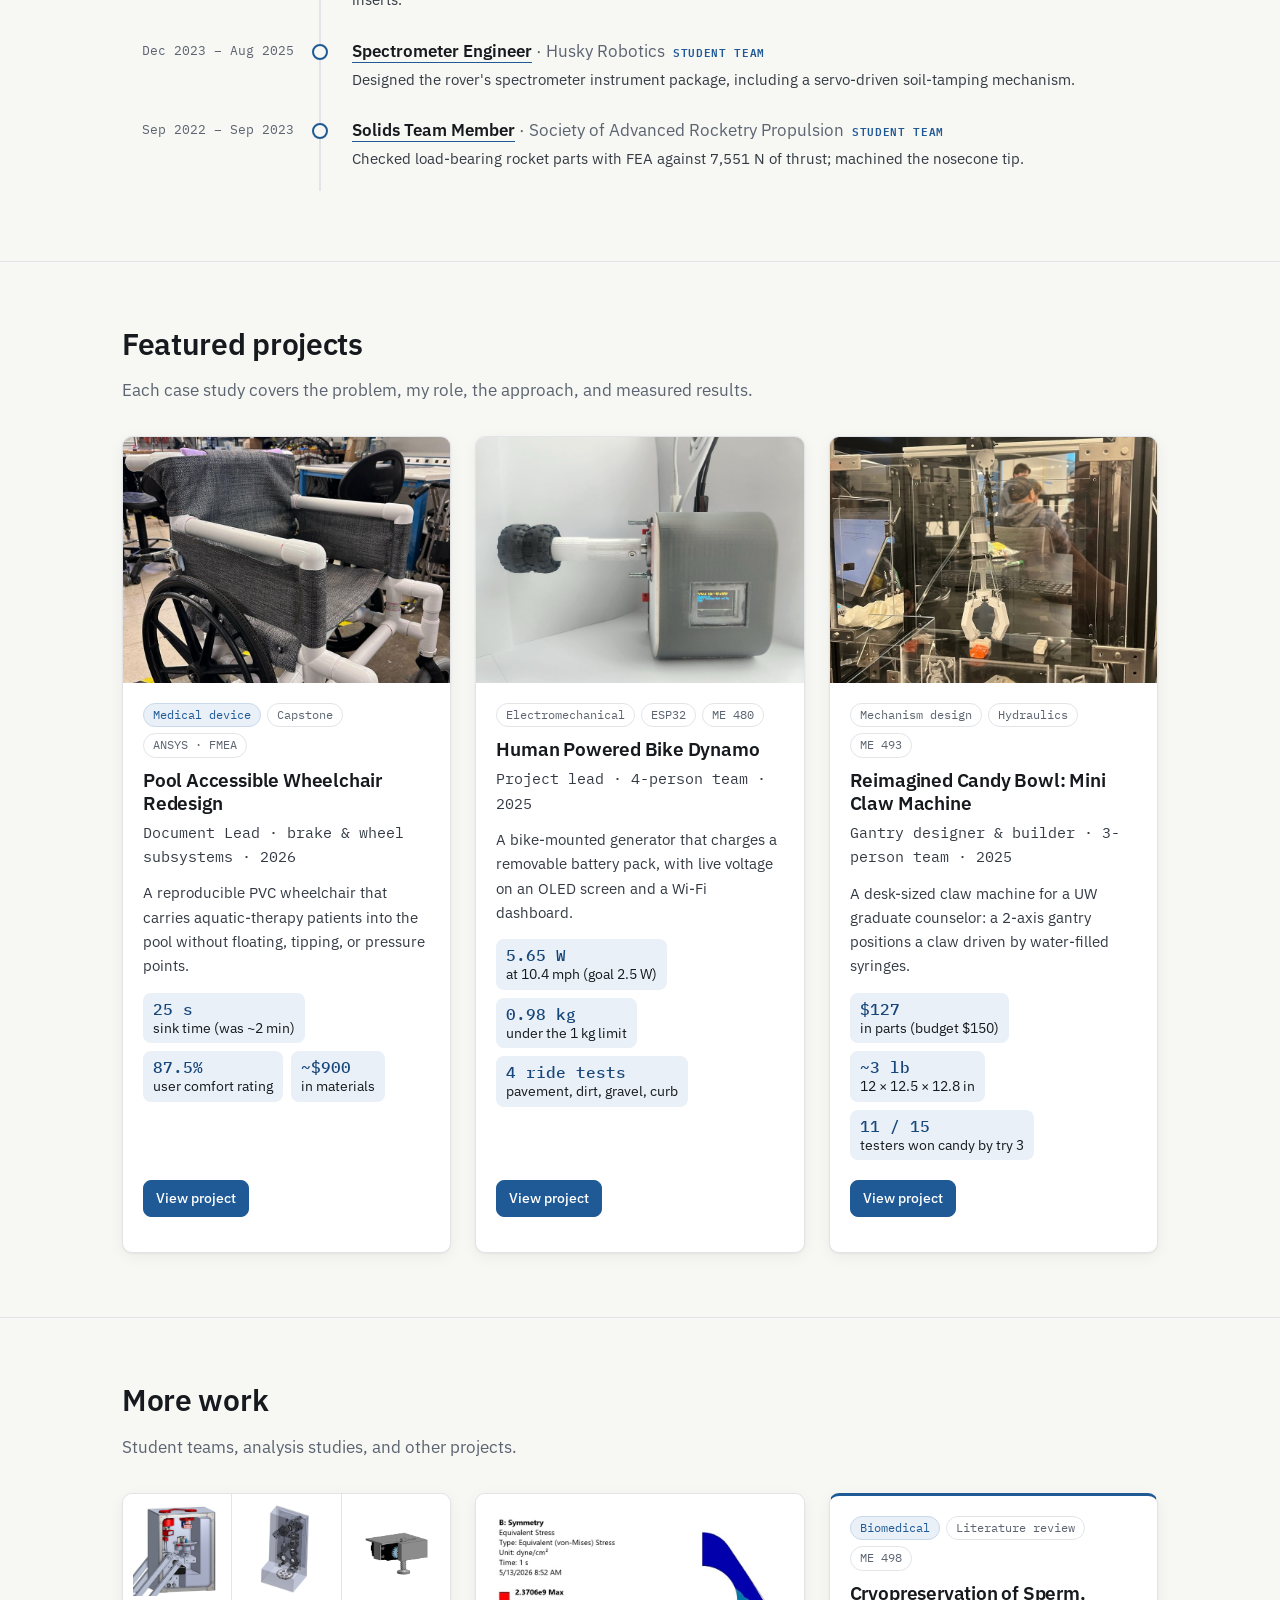
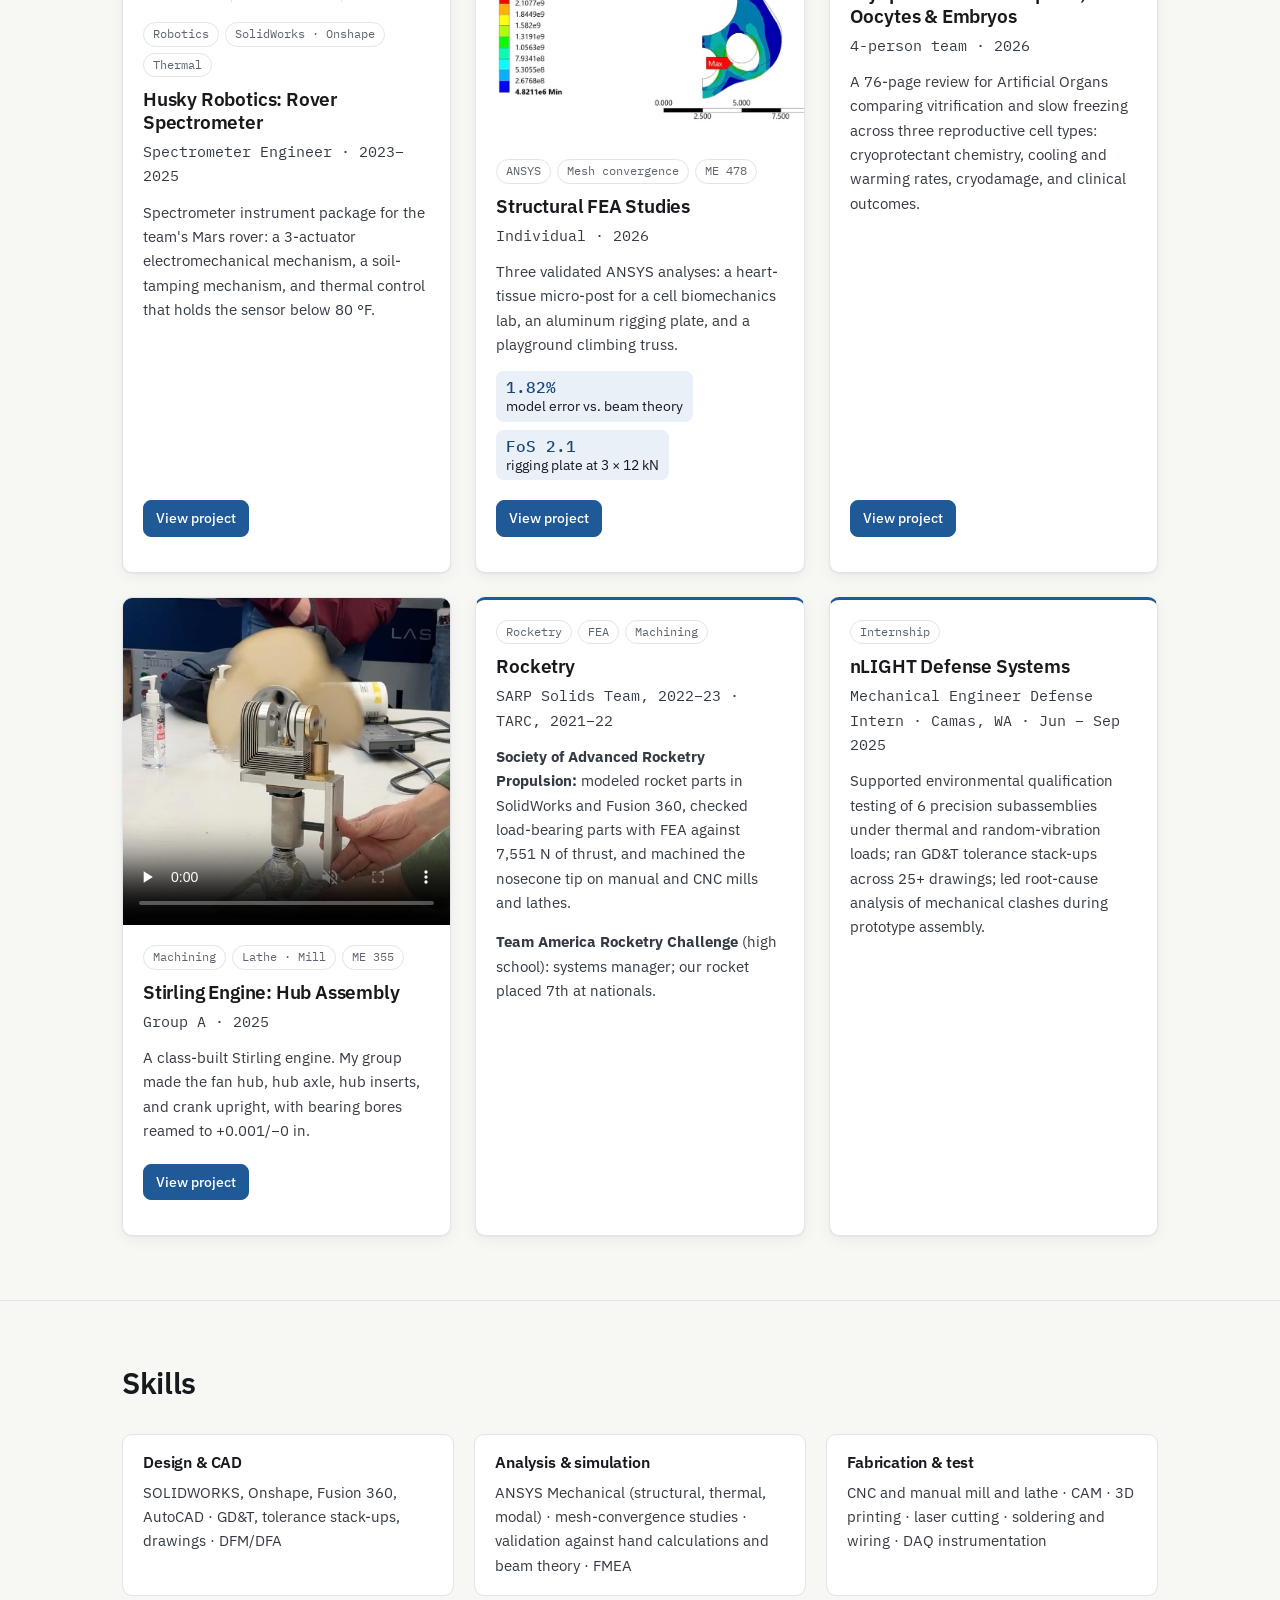
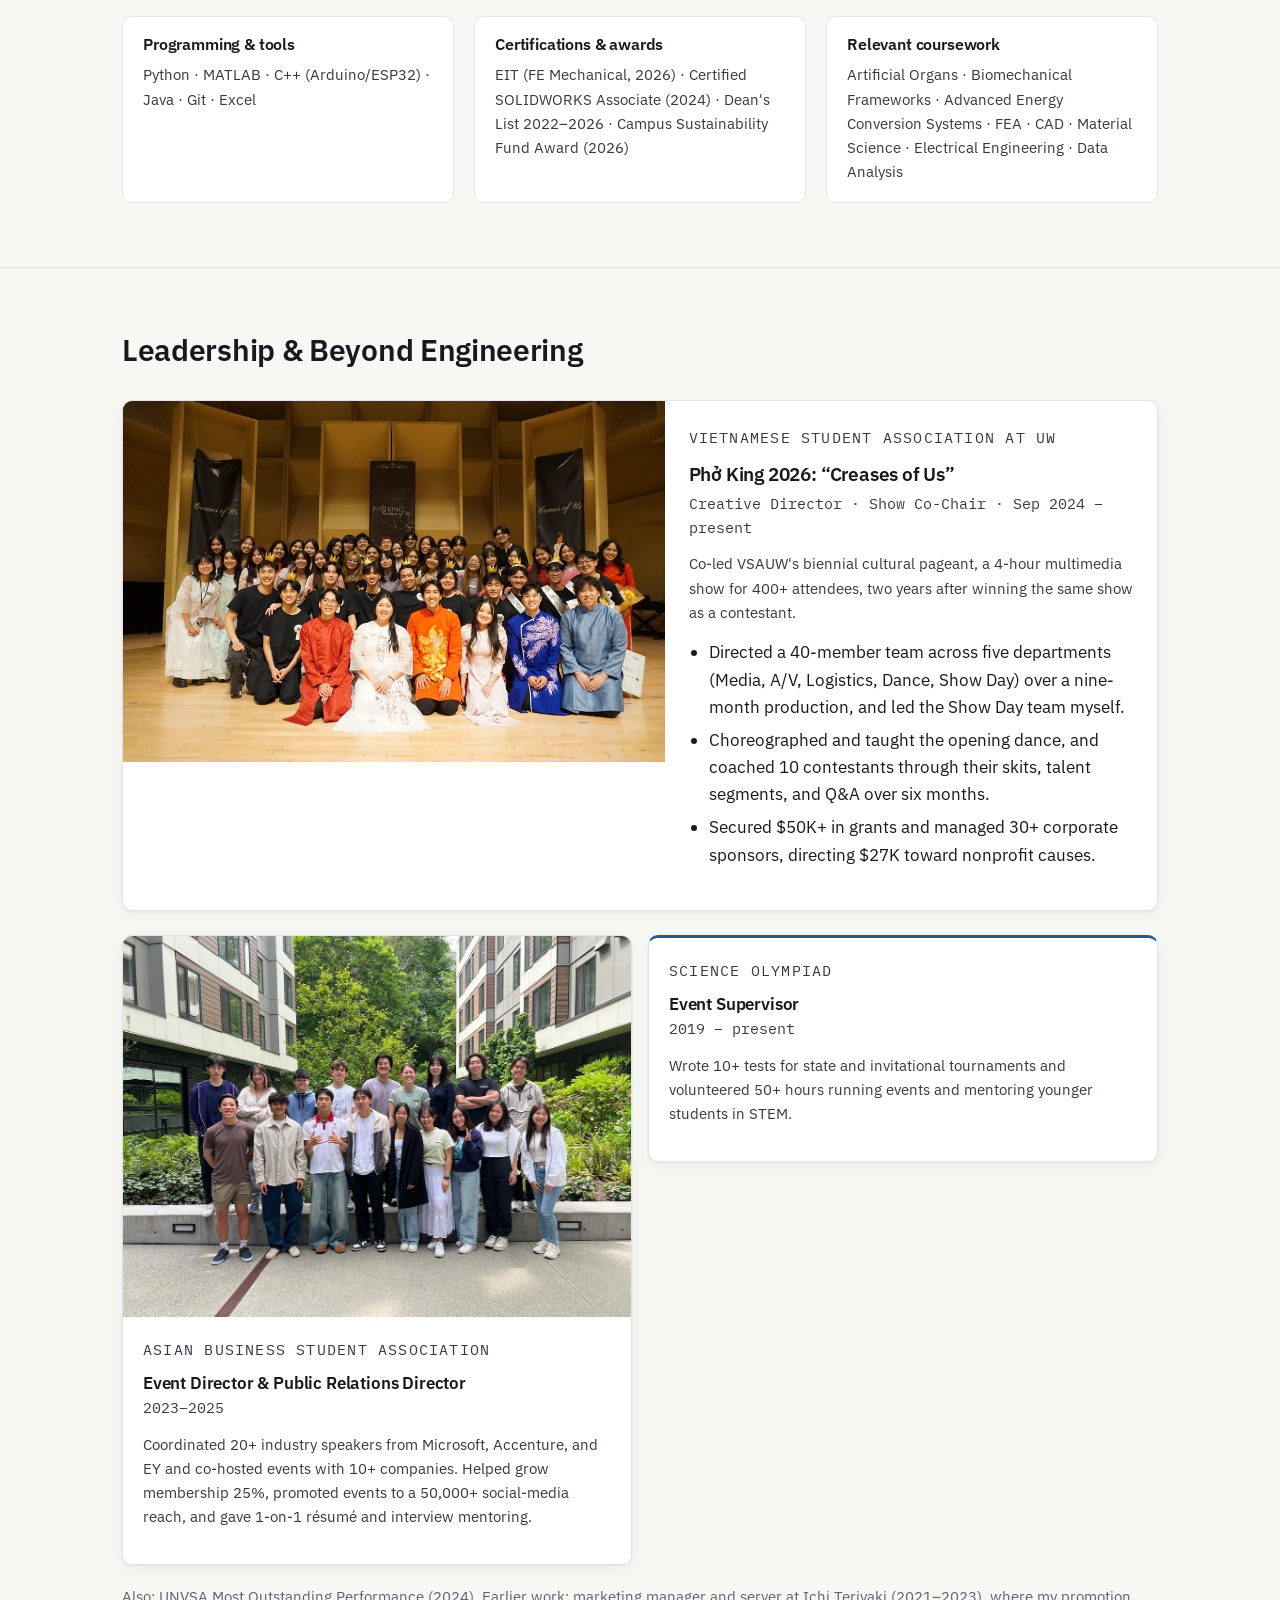
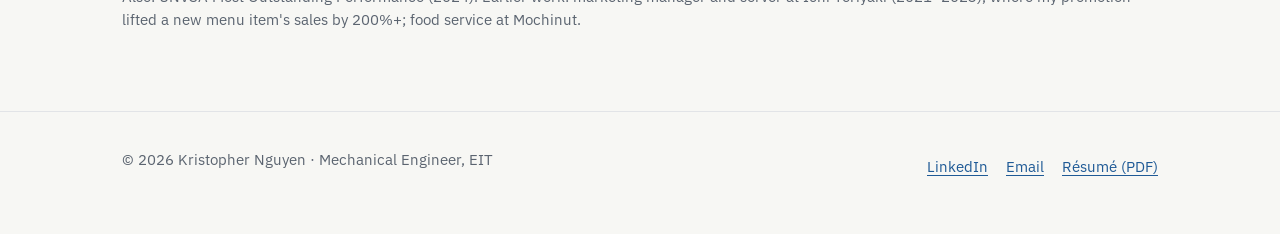
==== commit 85cd14c9: "Publish PAWR poster, final report with fixed title page, and source notes - PAWR: report re-exported" ====
--- a/index.html
+++ b/index.html
@@ -256,7 +256,6 @@
               <h3><a href="projects/stirling-engine.html">Stirling Engine: Hub Assembly</a></h3>
               <p class="card-role">Group A · 2025</p>
               <p>A class-built Stirling engine. My group made the fan hub, hub axle, hub inserts, and crank upright, with bearing bores reamed to +0.001/−0 in.</p>
-              <p class="card-credit">Video: Hoang (Long) Dinh, used with permission.</p>
               <p class="card-foot"><a class="btn btn--small" href="projects/stirling-engine.html">View project</a></p>
             </div>
           </article>
--- a/css/style.css
+++ b/css/style.css
@@ -428,6 +428,10 @@
 .card-media--square { aspect-ratio: 1 / 1; background: #000; }
 .card-media video { width: 100%; height: 100%; object-fit: cover; display: block; }
 .card-credit { font-size: 0.8rem; color: var(--muted); margin: 0 0 10px; }
+.source-note { font-size: 0.875rem; color: var(--muted); }
+.poster-fig { margin: 24px 0 0; }
+.poster-fig img { width: 100%; border: 1px solid var(--line); border-radius: 8px; }
+.key-numbers + .source-note { margin: 10px 0 0; }
 
 /* ---------- Leadership card with photo (ABSA) ---------- */
 .lead-cards { display: grid; gap: 16px; margin: 24px 0 0; }
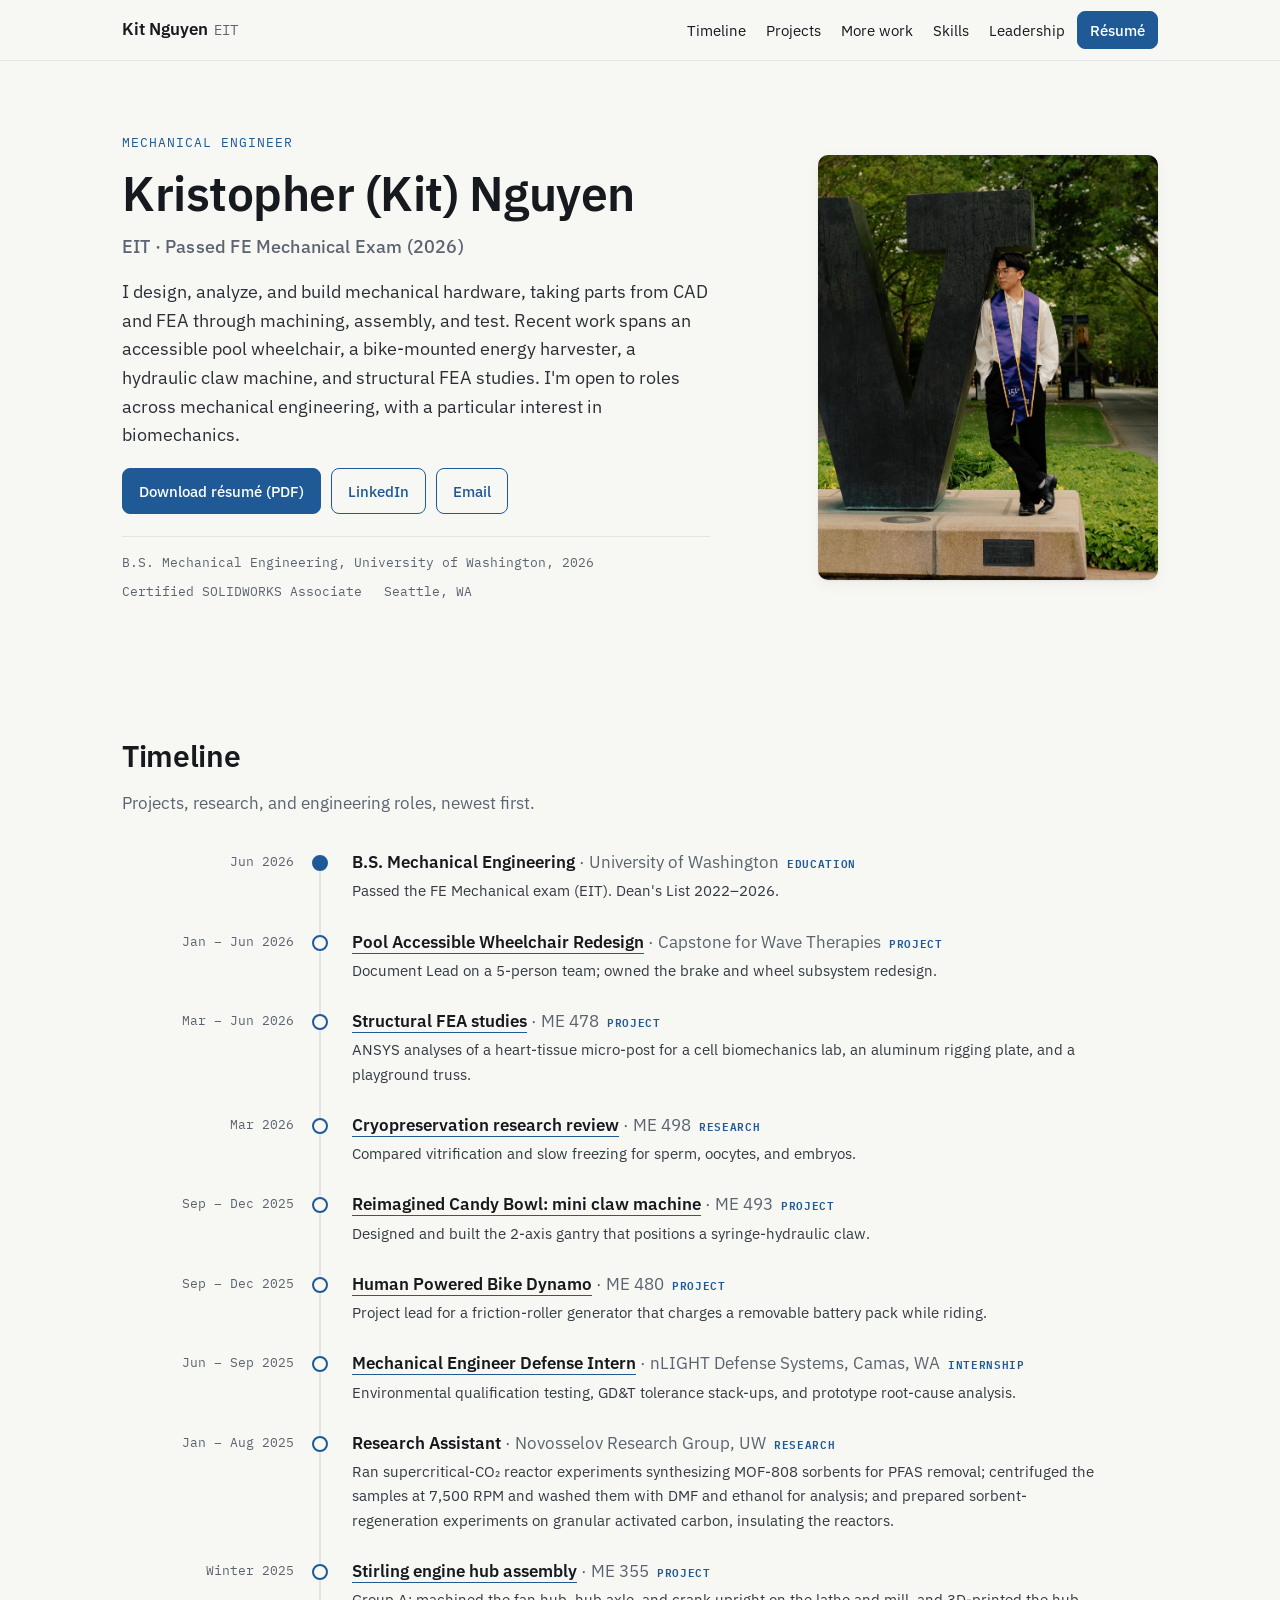
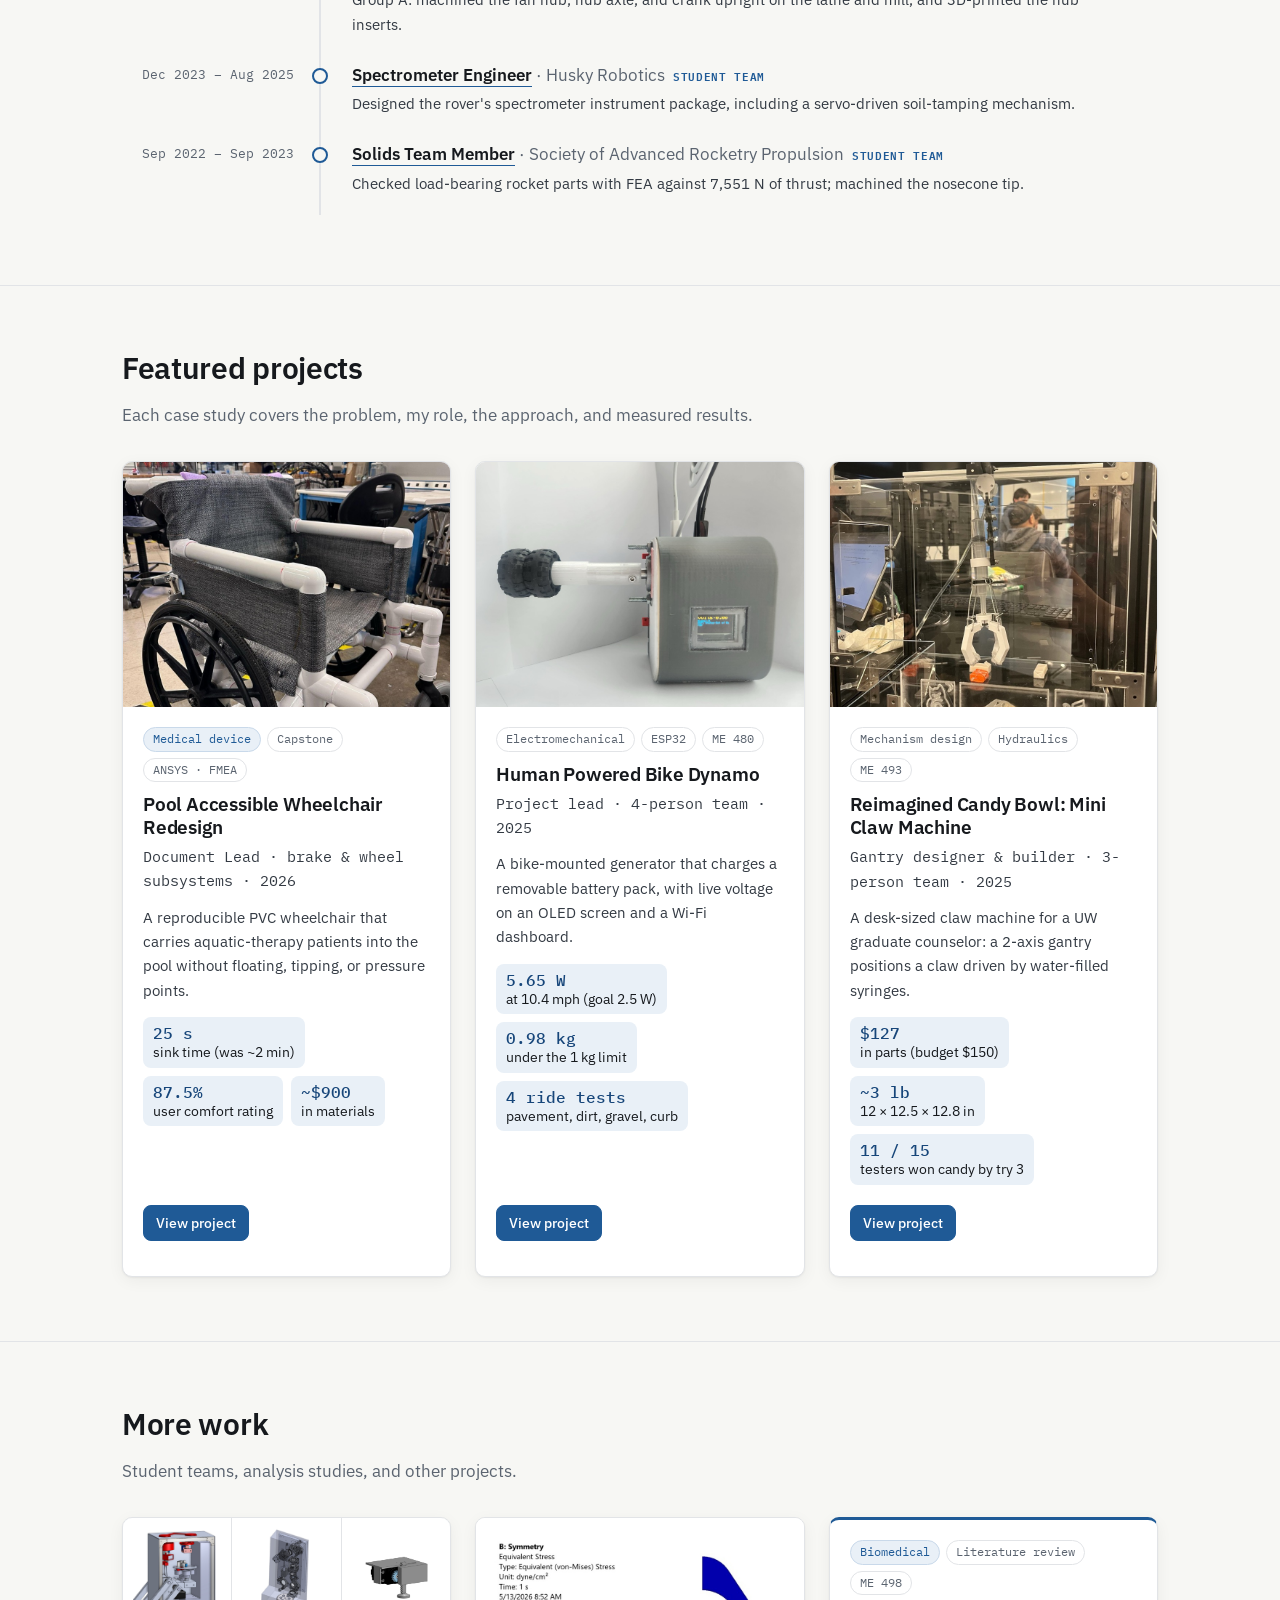
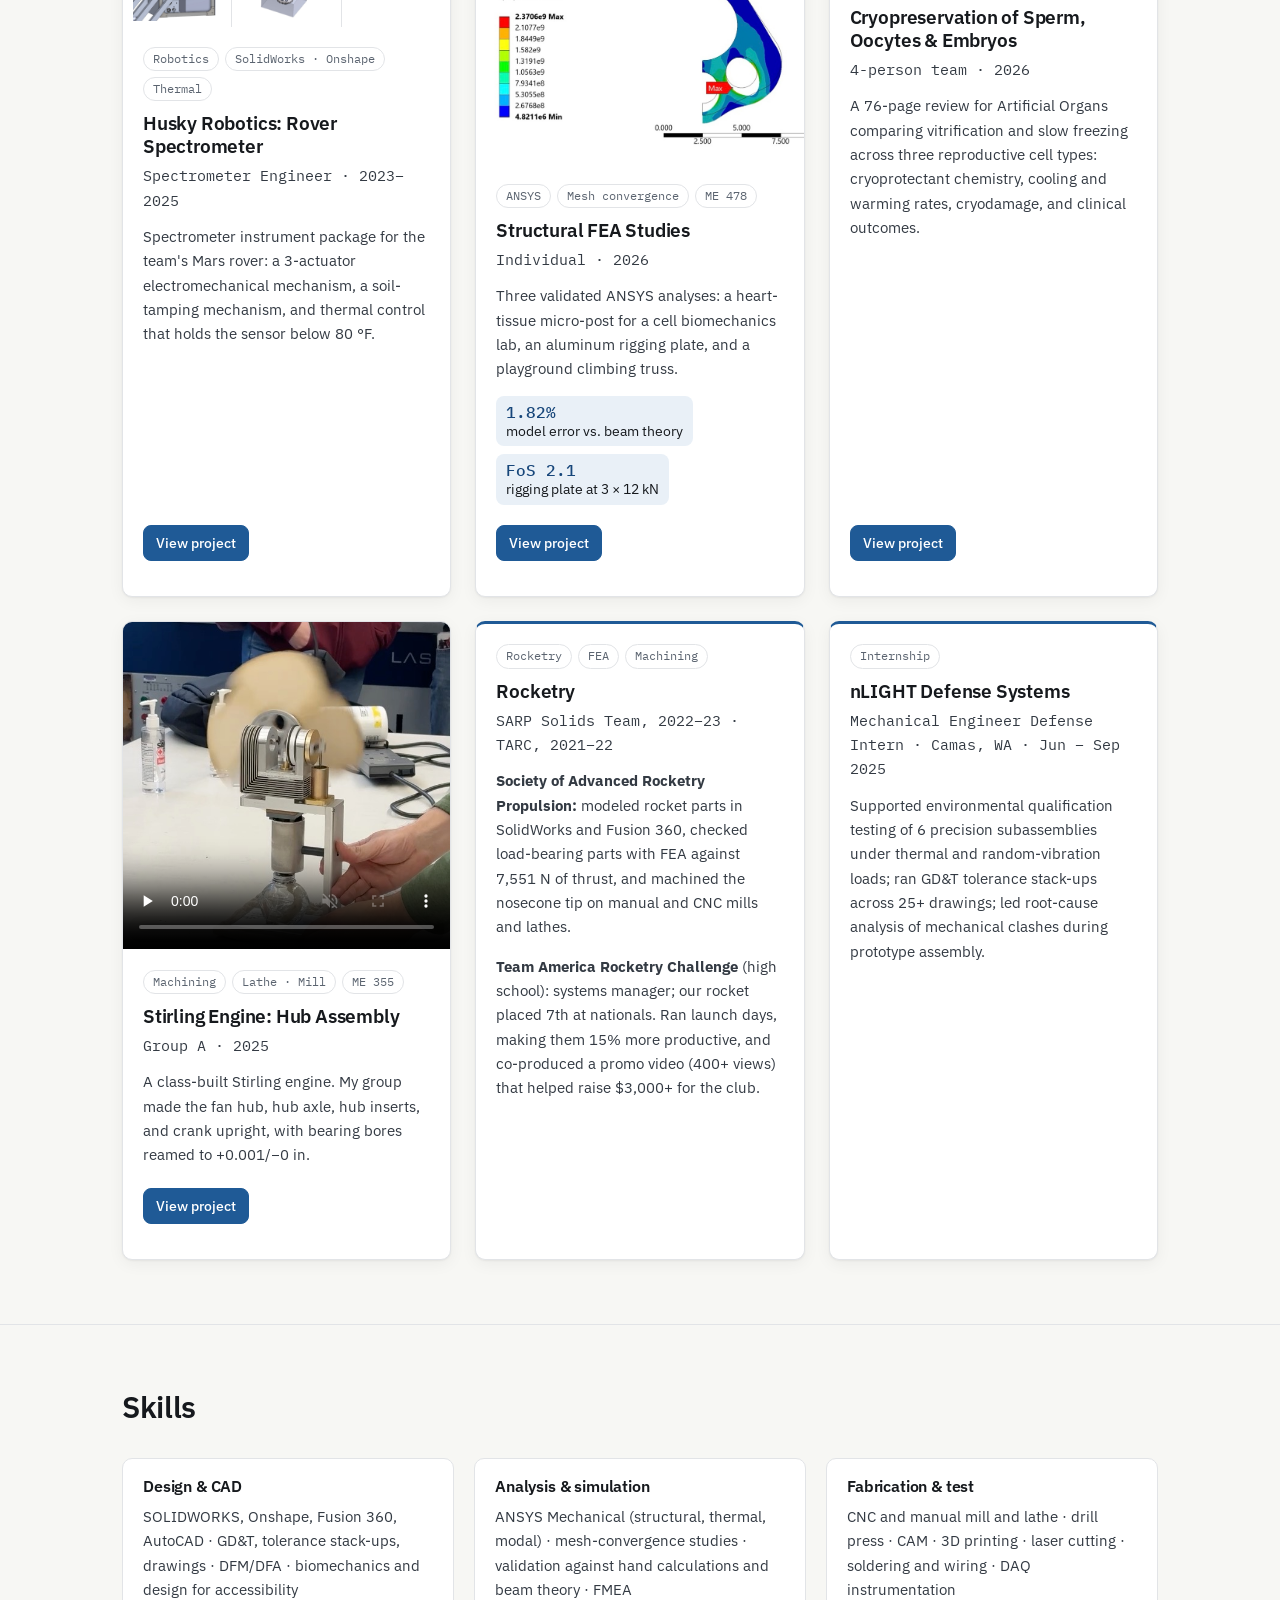
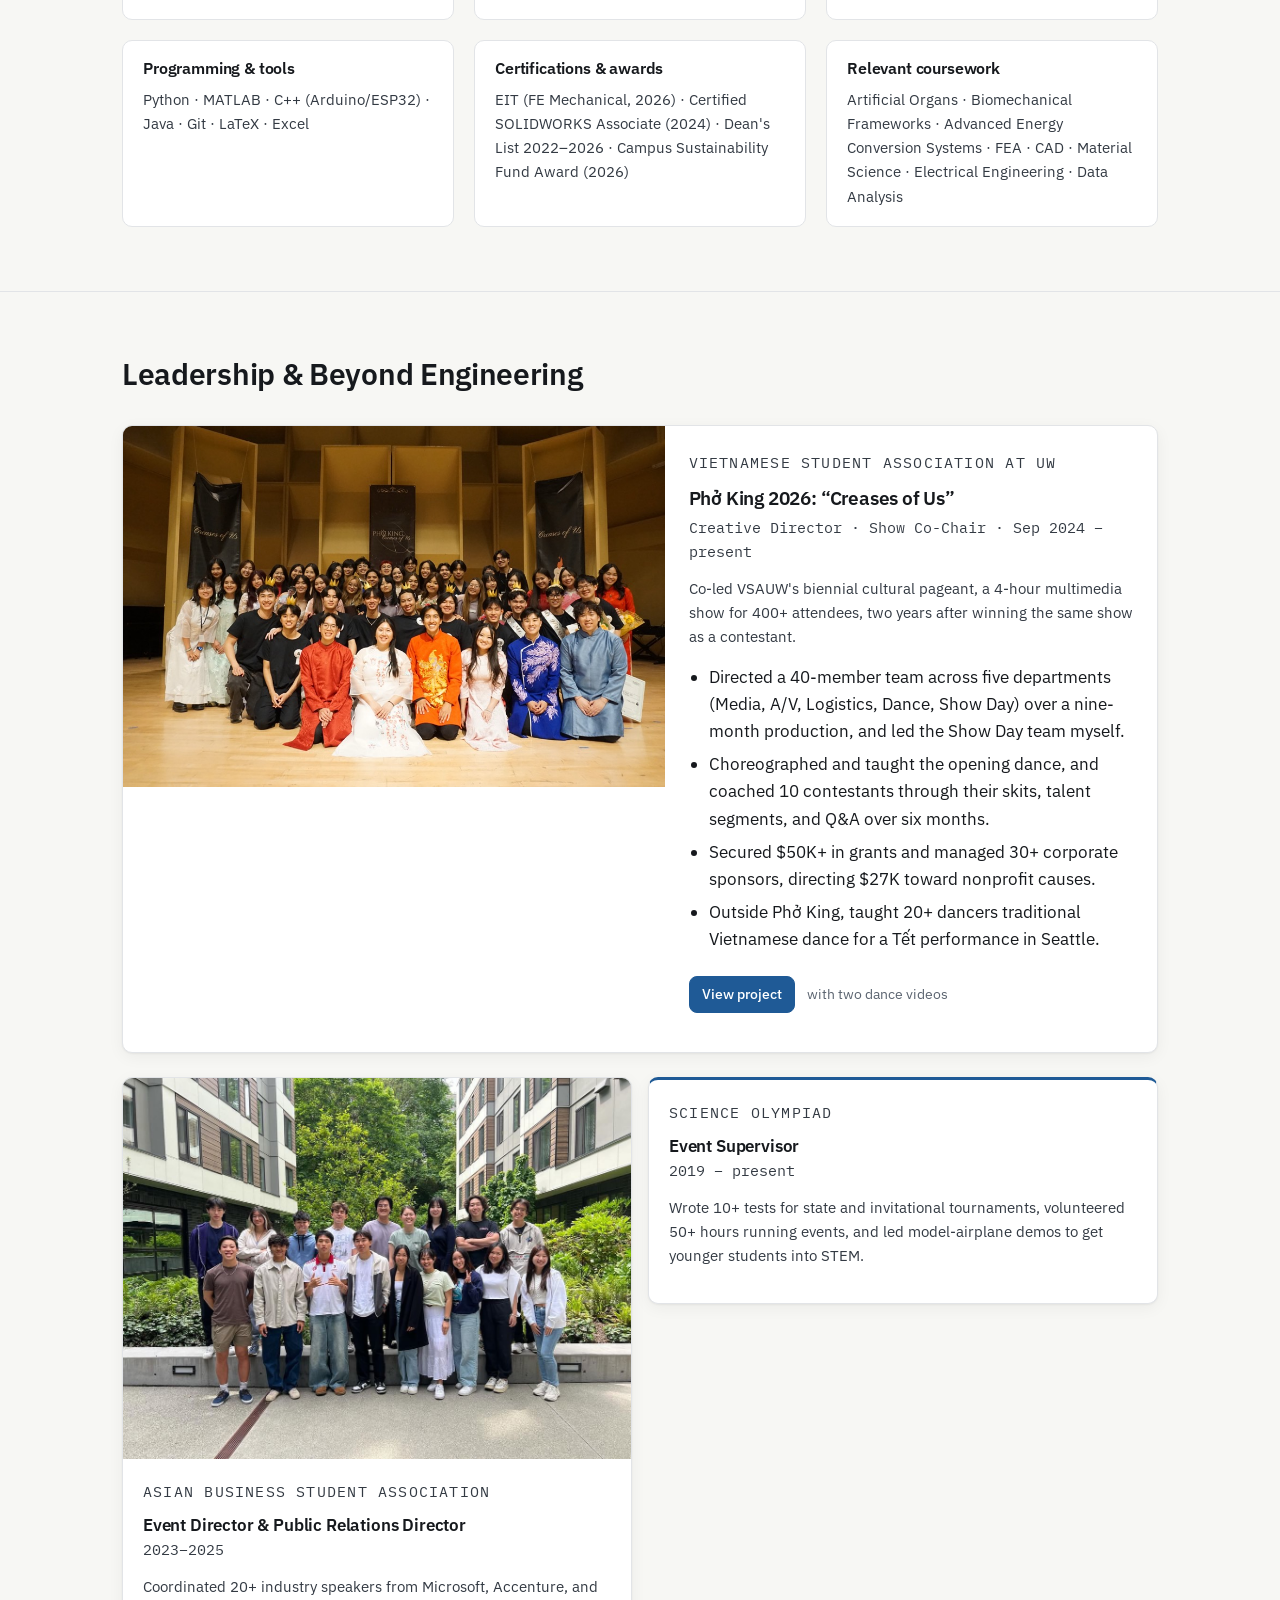
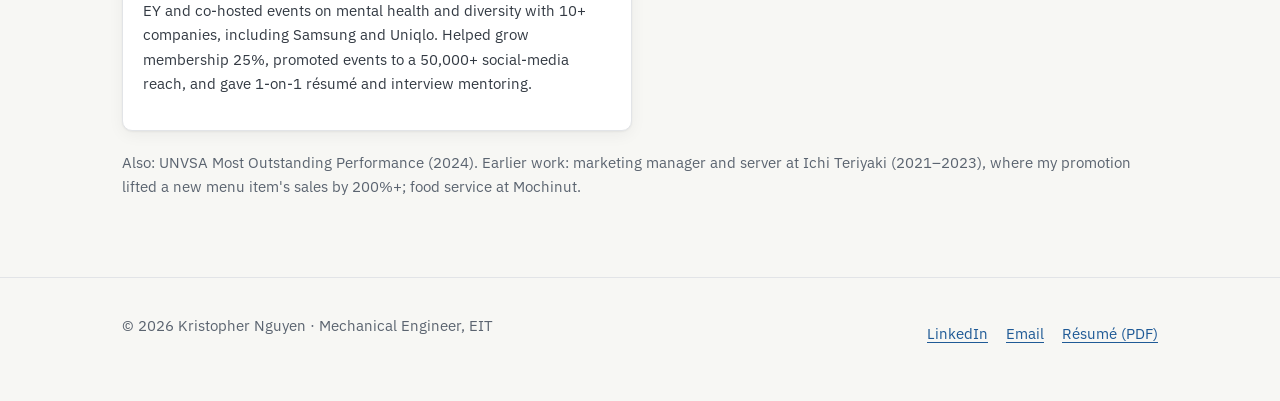
==== commit dbfdd53c: "Add Phở King page with dance videos, and extra résumé details - New Leadership page for Phở King 202" ====
--- a/index.html
+++ b/index.html
@@ -106,7 +106,7 @@
           <li>
             <span class="tl-date">Jan – Aug 2025</span>
             <p class="tl-title">Research Assistant <span class="tl-org">· Novosselov Research Group, UW</span><span class="tl-kind">Research</span></p>
-            <p class="tl-note">Ran supercritical-CO₂ reactor experiments synthesizing MOF-808 sorbents for PFAS removal, and prepared samples for analysis.</p>
+            <p class="tl-note">Ran supercritical-CO₂ reactor experiments synthesizing MOF-808 sorbents for PFAS removal; centrifuged the samples at 7,500 RPM and washed them with DMF and ethanol for analysis; and prepared sorbent-regeneration experiments on granular activated carbon, insulating the reactors.</p>
           </li>
           <li>
             <span class="tl-date">Winter 2025</span>
@@ -266,7 +266,7 @@
               <h3>Rocketry</h3>
               <p class="card-role">SARP Solids Team, 2022–23 · TARC, 2021–22</p>
               <p><strong>Society of Advanced Rocketry Propulsion:</strong> modeled rocket parts in SolidWorks and Fusion 360, checked load-bearing parts with FEA against 7,551 N of thrust, and machined the nosecone tip on manual and CNC mills and lathes.</p>
-              <p><strong>Team America Rocketry Challenge</strong> (high school): systems manager; our rocket placed 7th at nationals.</p>
+              <p><strong>Team America Rocketry Challenge</strong> (high school): systems manager; our rocket placed 7th at nationals. Ran launch days, making them 15% more productive, and co-produced a promo video (400+ views) that helped raise $3,000+ for the club.</p>
             </div>
           </article>
           <article class="card card--text" id="nlight">
@@ -292,7 +292,7 @@
         <div class="skills">
           <div class="skill-group">
             <h3>Design &amp; CAD</h3>
-            <p>SOLIDWORKS, Onshape, Fusion 360, AutoCAD · GD&amp;T, tolerance stack-ups, drawings · DFM/DFA</p>
+            <p>SOLIDWORKS, Onshape, Fusion 360, AutoCAD · GD&amp;T, tolerance stack-ups, drawings · DFM/DFA · biomechanics and design for accessibility</p>
           </div>
           <div class="skill-group">
             <h3>Analysis &amp; simulation</h3>
@@ -300,11 +300,11 @@
           </div>
           <div class="skill-group">
             <h3>Fabrication &amp; test</h3>
-            <p>CNC and manual mill and lathe · CAM · 3D printing · laser cutting · soldering and wiring · DAQ instrumentation</p>
+            <p>CNC and manual mill and lathe · drill press · CAM · 3D printing · laser cutting · soldering and wiring · DAQ instrumentation</p>
           </div>
           <div class="skill-group">
             <h3>Programming &amp; tools</h3>
-            <p>Python · MATLAB · C++ (Arduino/ESP32) · Java · Git · Excel</p>
+            <p>Python · MATLAB · C++ (Arduino/ESP32) · Java · Git · LaTeX · Excel</p>
           </div>
           <div class="skill-group">
             <h3>Certifications &amp; awards</h3>
@@ -331,21 +331,16 @@
           </a>
           <div class="card-body">
             <p class="eyebrow">Vietnamese Student Association at UW</p>
-            <h3>Phở King 2026: “Creases of Us”</h3>
+            <h3><a href="projects/pho-king.html">Phở King 2026: “Creases of Us”</a></h3>
             <p class="card-role">Creative Director · Show Co-Chair · Sep 2024 – present</p>
             <p>Co-led VSAUW's biennial cultural pageant, a 4-hour multimedia show for 400+ attendees, two years after winning the same show as a contestant.</p>
             <ul>
               <li>Directed a 40-member team across five departments (Media, A/V, Logistics, Dance, Show Day) over a nine-month production, and led the Show Day team myself.</li>
               <li>Choreographed and taught the opening dance, and coached 10 contestants through their skits, talent segments, and Q&amp;A over six months.</li>
               <li>Secured $50K+ in grants and managed 30+ corporate sponsors, directing $27K toward nonprofit causes.</li>
+              <li>Outside Phở King, taught 20+ dancers traditional Vietnamese dance for a Tết performance in Seattle.</li>
             </ul>
-
-            <!-- DANCE VIDEO: paste the YouTube link (unlisted is fine) between the quotes of
-                 data-youtube below, e.g. data-youtube="https://youtu.be/XXXXXXXXXXX".
-                 While it's empty, this block stays hidden on the live site. -->
-            <div class="video-slot" data-youtube="" data-title="Phở King 2026 opening dance, choreographed by Kit Nguyen" hidden>
-              <p class="video-caption">Opening dance I choreographed for Phở King 2026.</p>
-            </div>
+            <p class="card-foot"><a class="btn btn--small" href="projects/pho-king.html">View project</a> <span class="card-foot-note">with two dance videos</span></p>
           </div>
         </article>
 
@@ -358,7 +353,7 @@
               <p class="eyebrow">Asian Business Student Association</p>
               <h3>Event Director &amp; Public Relations Director</h3>
               <p class="card-role">2023–2025</p>
-              <p>Coordinated 20+ industry speakers from Microsoft, Accenture, and EY and co-hosted events with 10+ companies. Helped grow membership 25%, promoted events to a 50,000+ social-media reach, and gave 1-on-1 résumé and interview mentoring.</p>
+              <p>Coordinated 20+ industry speakers from Microsoft, Accenture, and EY and co-hosted events on mental health and diversity with 10+ companies, including Samsung and Uniqlo. Helped grow membership 25%, promoted events to a 50,000+ social-media reach, and gave 1-on-1 résumé and interview mentoring.</p>
             </div>
           </article>
           <article class="card card--text card--compact">
@@ -366,7 +361,7 @@
               <p class="eyebrow">Science Olympiad</p>
               <h3>Event Supervisor</h3>
               <p class="card-role">2019 – present</p>
-              <p>Wrote 10+ tests for state and invitational tournaments and volunteered 50+ hours running events and mentoring younger students in STEM.</p>
+              <p>Wrote 10+ tests for state and invitational tournaments, volunteered 50+ hours running events, and led model-airplane demos to get younger students into STEM.</p>
             </div>
           </article>
         </div>
--- a/css/style.css
+++ b/css/style.css
@@ -231,6 +231,7 @@
 .card-foot { margin-top: auto; padding-top: 6px; font-size: 0.92rem; }
 .card-foot a { font-weight: 500; text-decoration: none; }
 .card-foot a:hover { text-decoration: underline; }
+.card-foot-note { margin-left: 8px; font-size: 0.85rem; color: var(--muted); }
 .pending { font-family: var(--font-mono); font-size: 0.78rem; color: var(--muted); }
 
 /* A card whose whole surface is a link (featured projects with a page). */
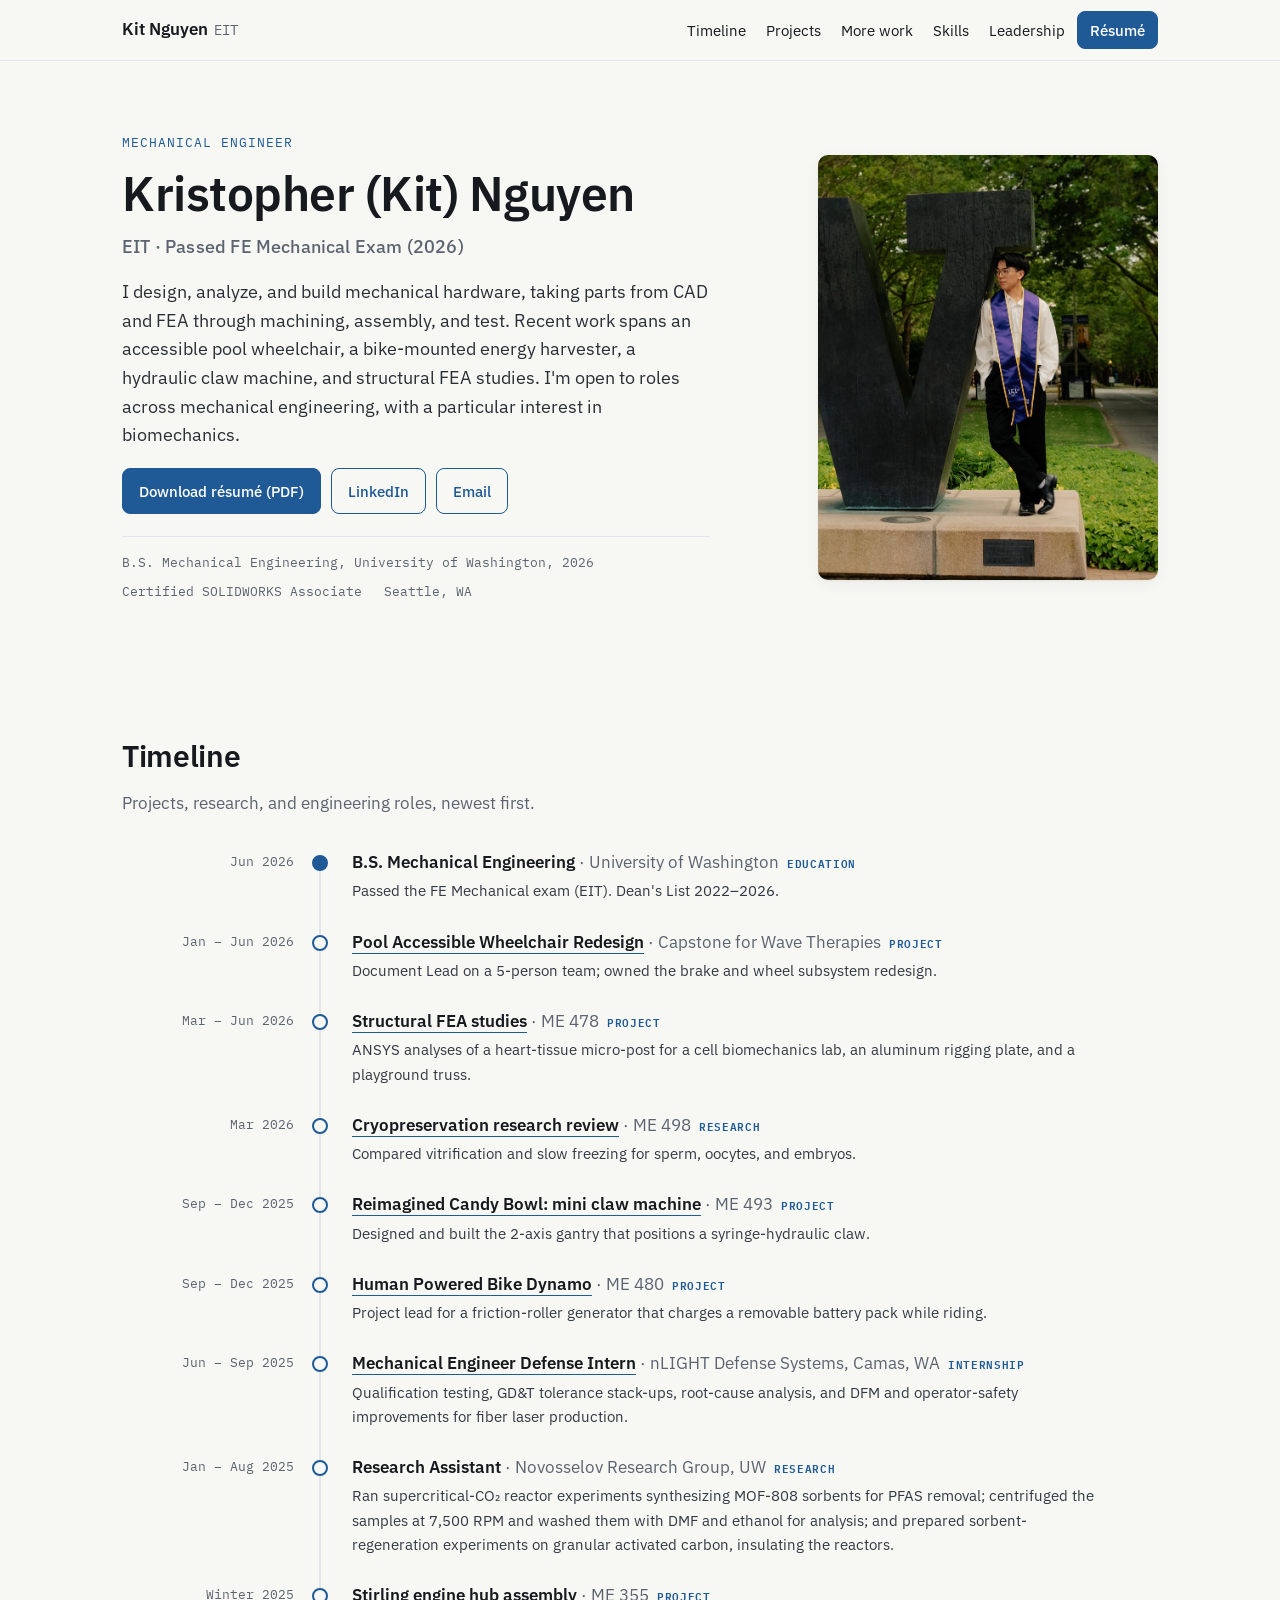
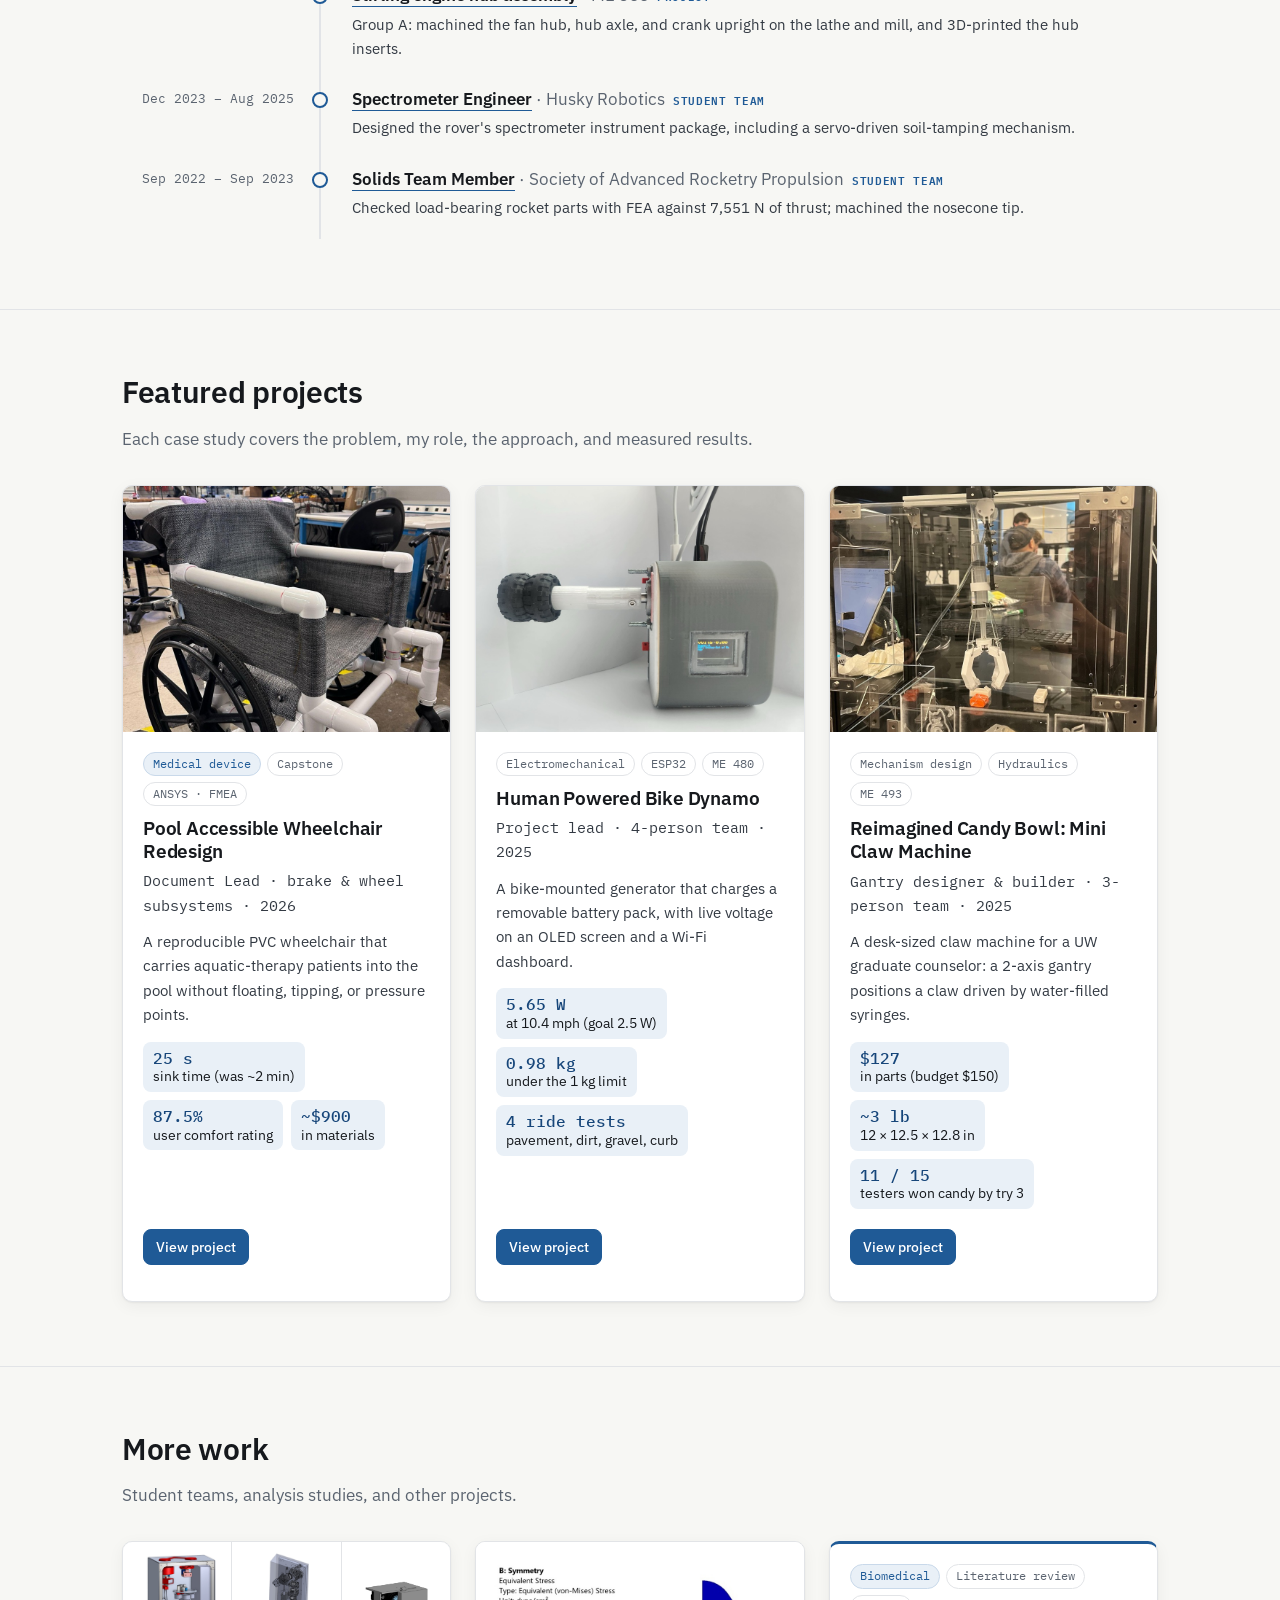
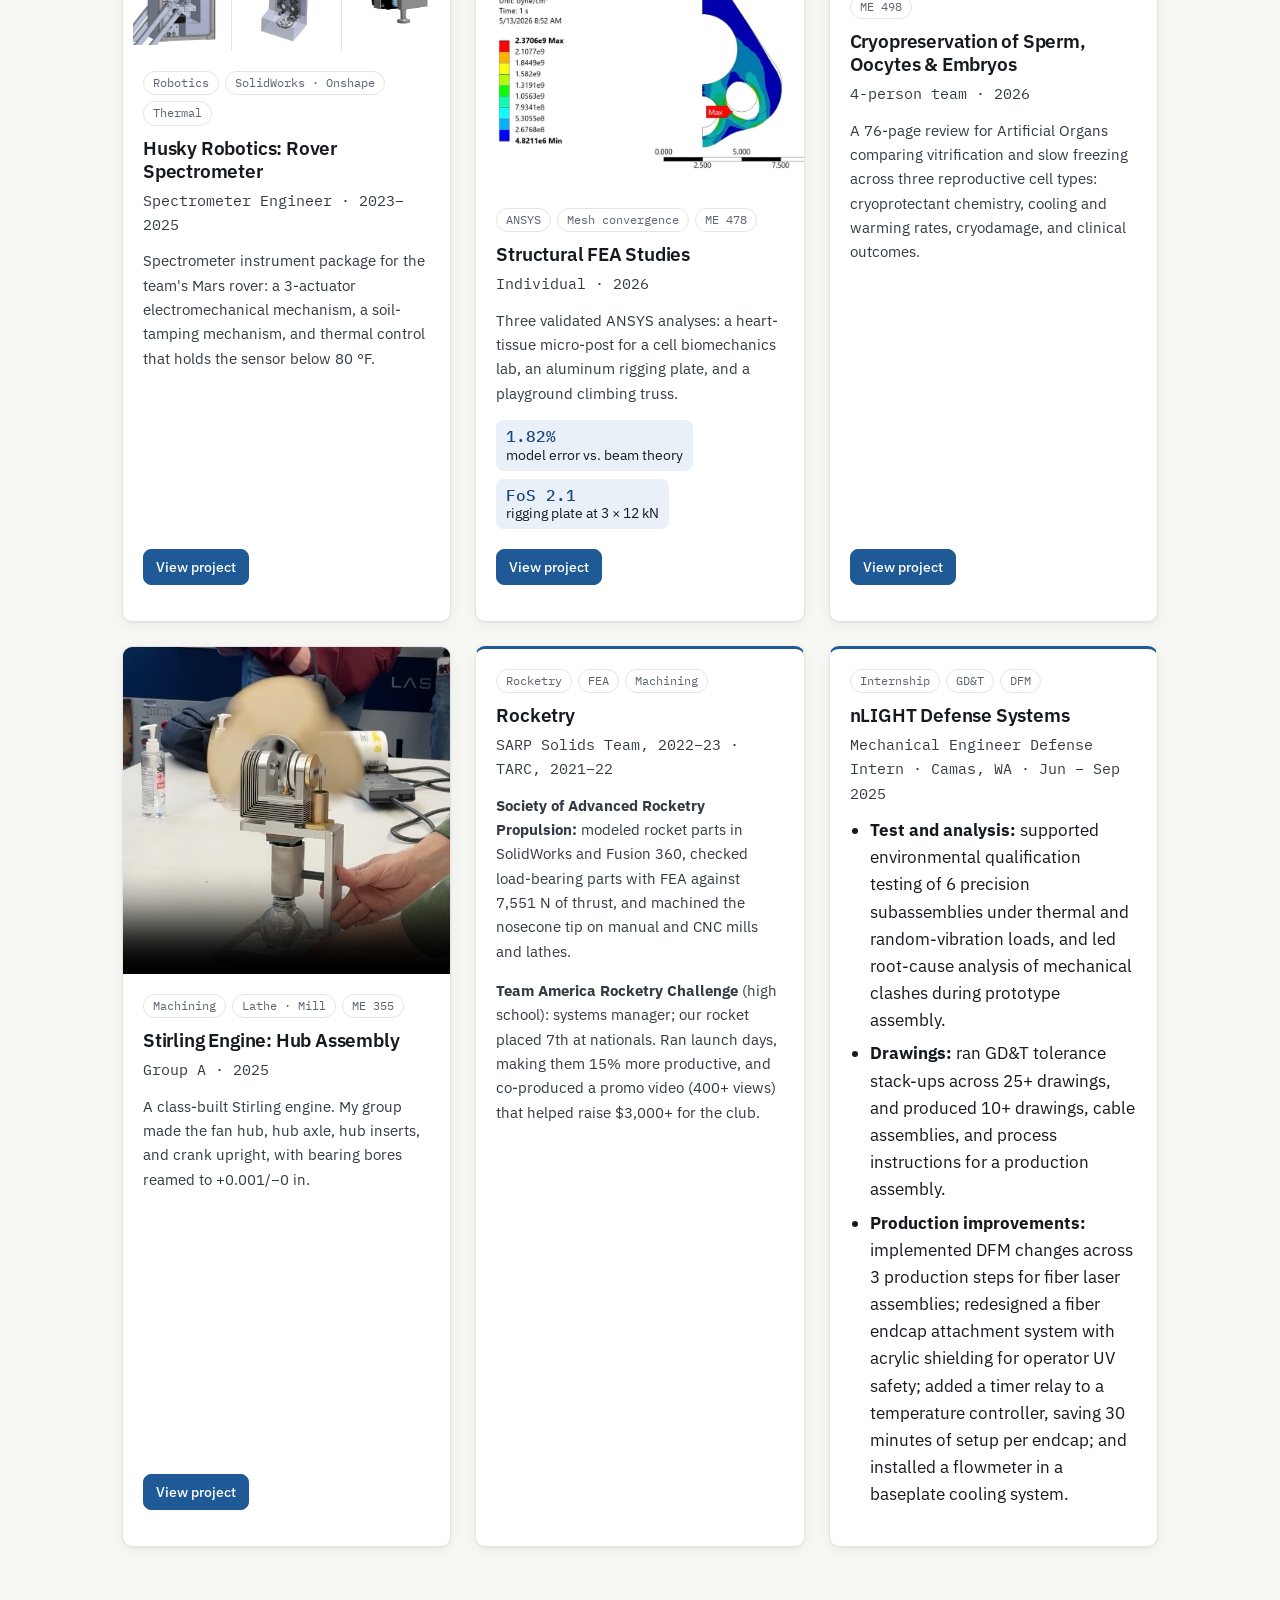
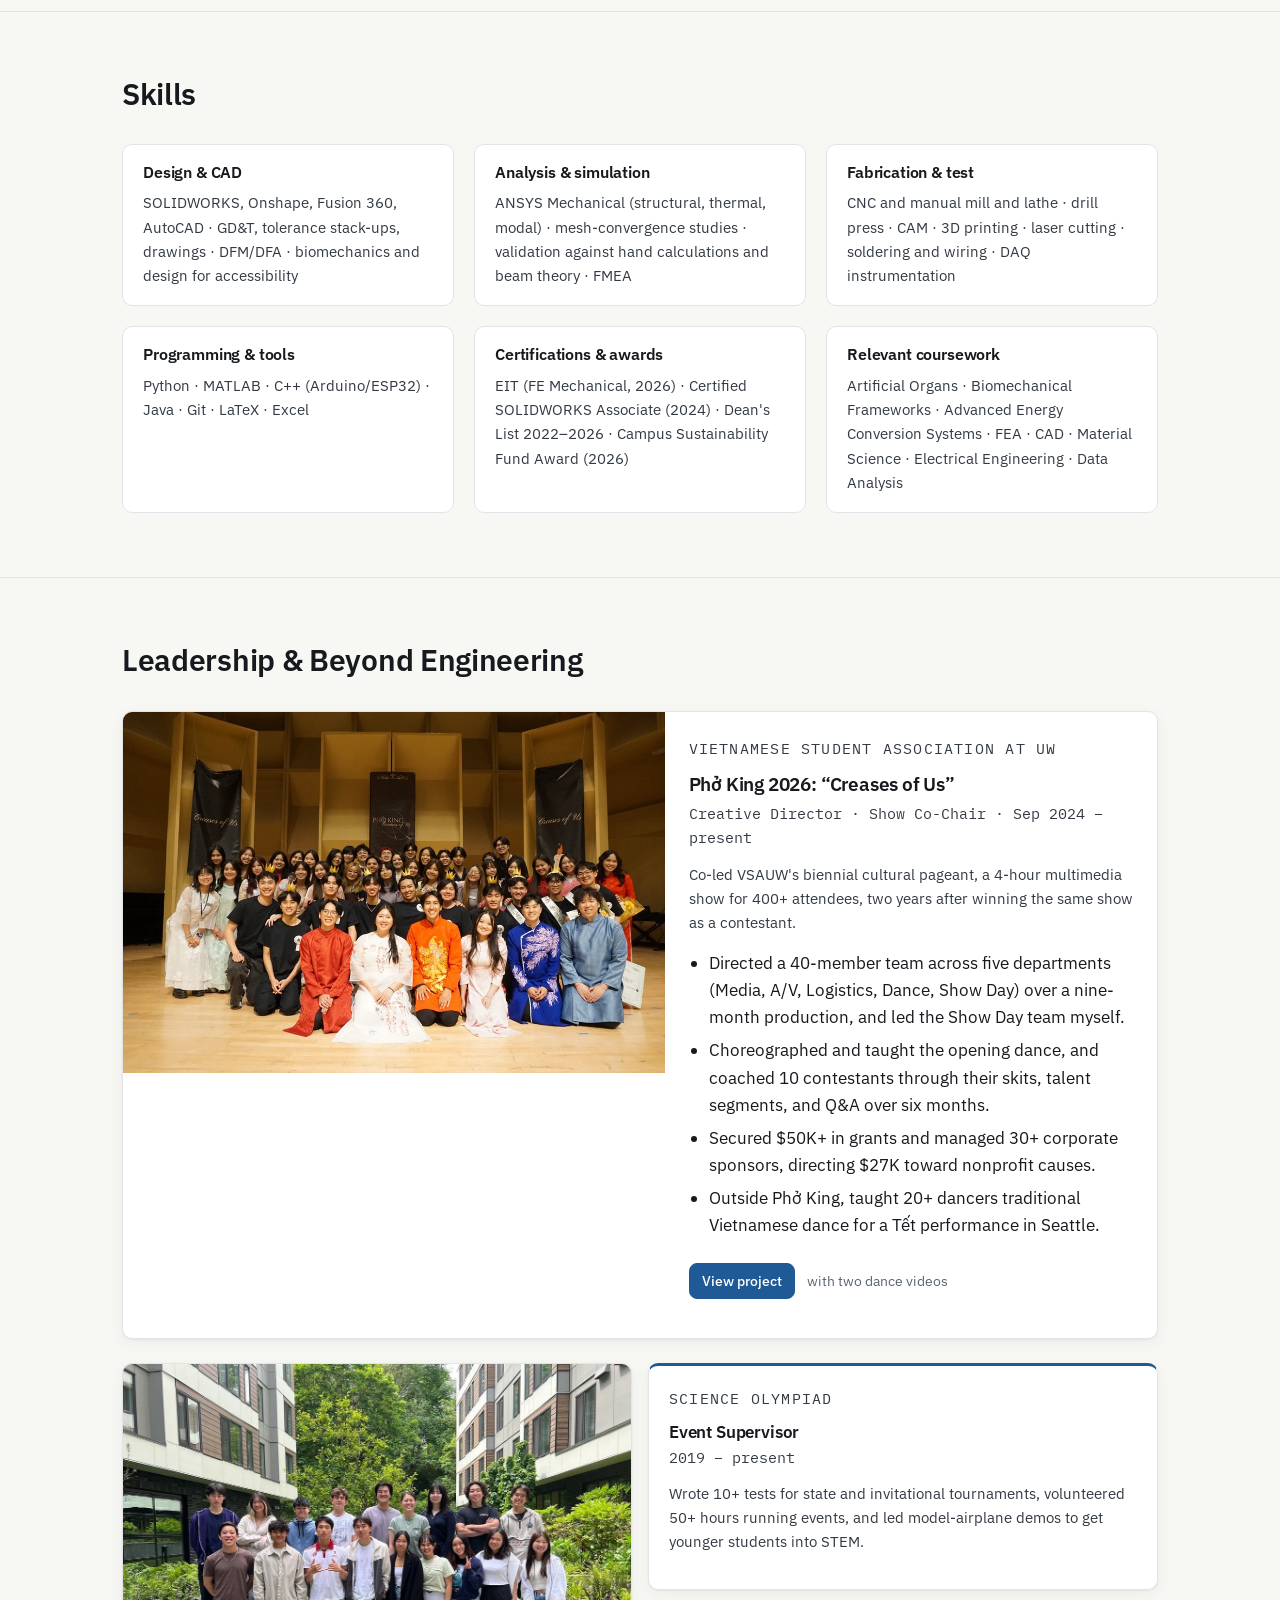
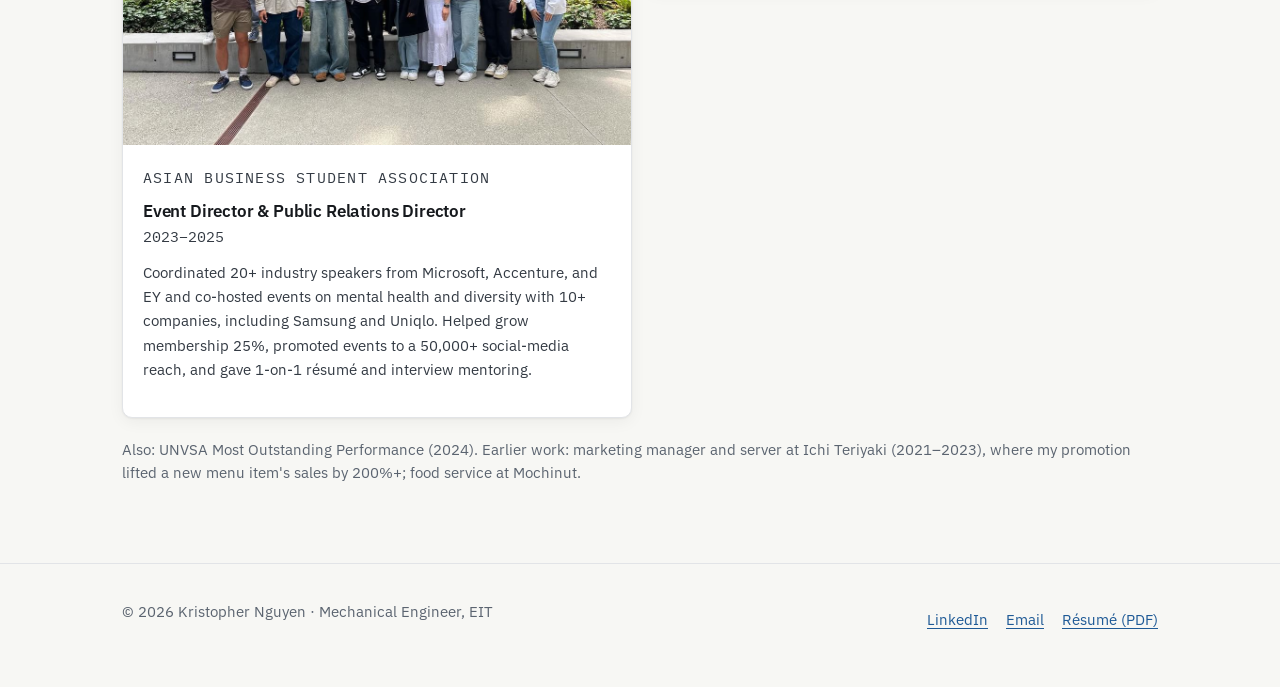
==== commit 646276a1: "Expand the nLIGHT card with approved, generalized details Co-Authored-By: Claude Opus 5.5 <noreply@a" ====
--- a/index.html
+++ b/index.html
@@ -101,7 +101,7 @@
           <li>
             <span class="tl-date">Jun – Sep 2025</span>
             <p class="tl-title"><a href="#nlight">Mechanical Engineer Defense Intern</a> <span class="tl-org">· nLIGHT Defense Systems, Camas, WA</span><span class="tl-kind">Internship</span></p>
-            <p class="tl-note">Environmental qualification testing, GD&amp;T tolerance stack-ups, and prototype root-cause analysis.</p>
+            <p class="tl-note">Qualification testing, GD&amp;T tolerance stack-ups, root-cause analysis, and DFM and operator-safety improvements for fiber laser production.</p>
           </li>
           <li>
             <span class="tl-date">Jan – Aug 2025</span>
@@ -271,10 +271,14 @@
           </article>
           <article class="card card--text" id="nlight">
             <div class="card-body">
-              <ul class="tags"><li>Internship</li></ul>
+              <ul class="tags"><li>Internship</li><li>GD&amp;T</li><li>DFM</li></ul>
               <h3>nLIGHT Defense Systems</h3>
               <p class="card-role">Mechanical Engineer Defense Intern · Camas, WA · Jun – Sep 2025</p>
-              <p>Supported environmental qualification testing of 6 precision subassemblies under thermal and random-vibration loads; ran GD&amp;T tolerance stack-ups across 25+ drawings; led root-cause analysis of mechanical clashes during prototype assembly.</p>
+              <ul>
+                <li><strong>Test and analysis:</strong> supported environmental qualification testing of 6 precision subassemblies under thermal and random-vibration loads, and led root-cause analysis of mechanical clashes during prototype assembly.</li>
+                <li><strong>Drawings:</strong> ran GD&amp;T tolerance stack-ups across 25+ drawings, and produced 10+ drawings, cable assemblies, and process instructions for a production assembly.</li>
+                <li><strong>Production improvements:</strong> implemented DFM changes across 3 production steps for fiber laser assemblies; redesigned a fiber endcap attachment system with acrylic shielding for operator UV safety; added a timer relay to a temperature controller, saving 30 minutes of setup per endcap; and installed a flowmeter in a baseplate cooling system.</li>
+              </ul>
             </div>
           </article>
 
